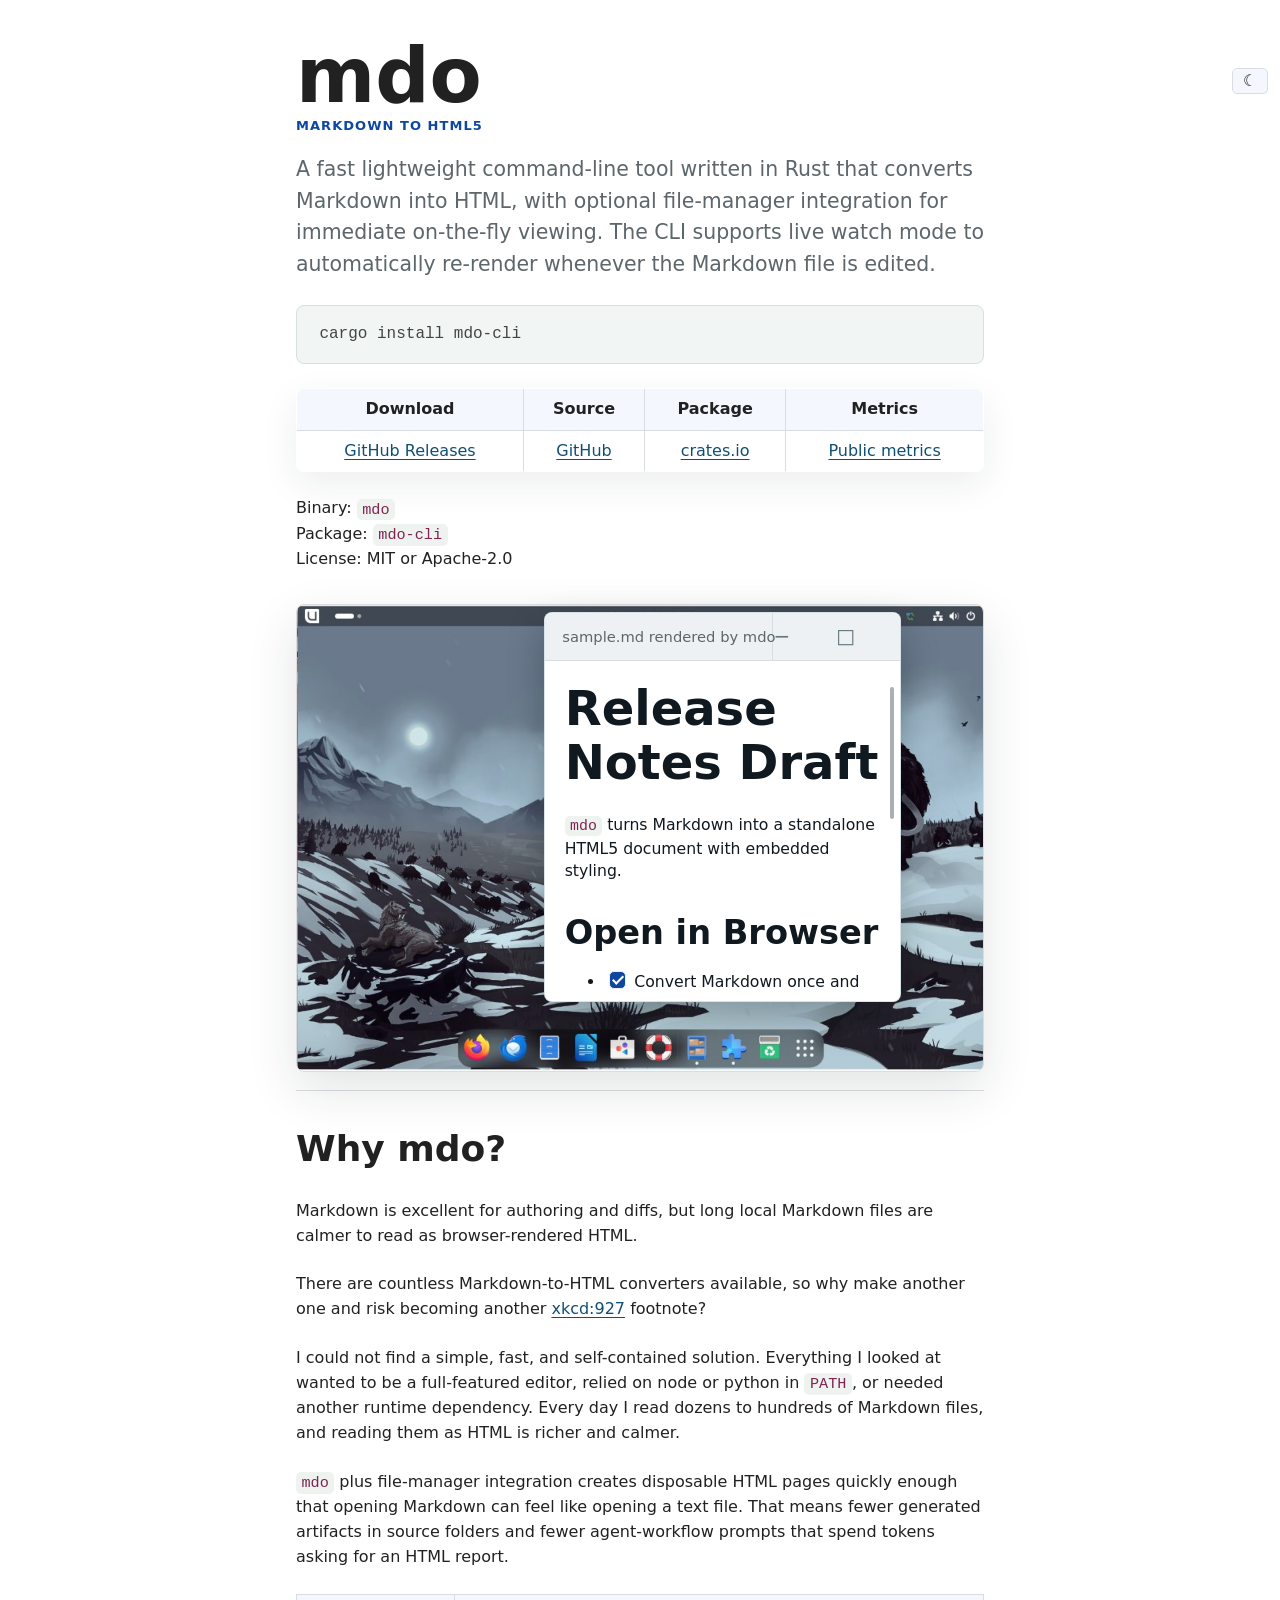
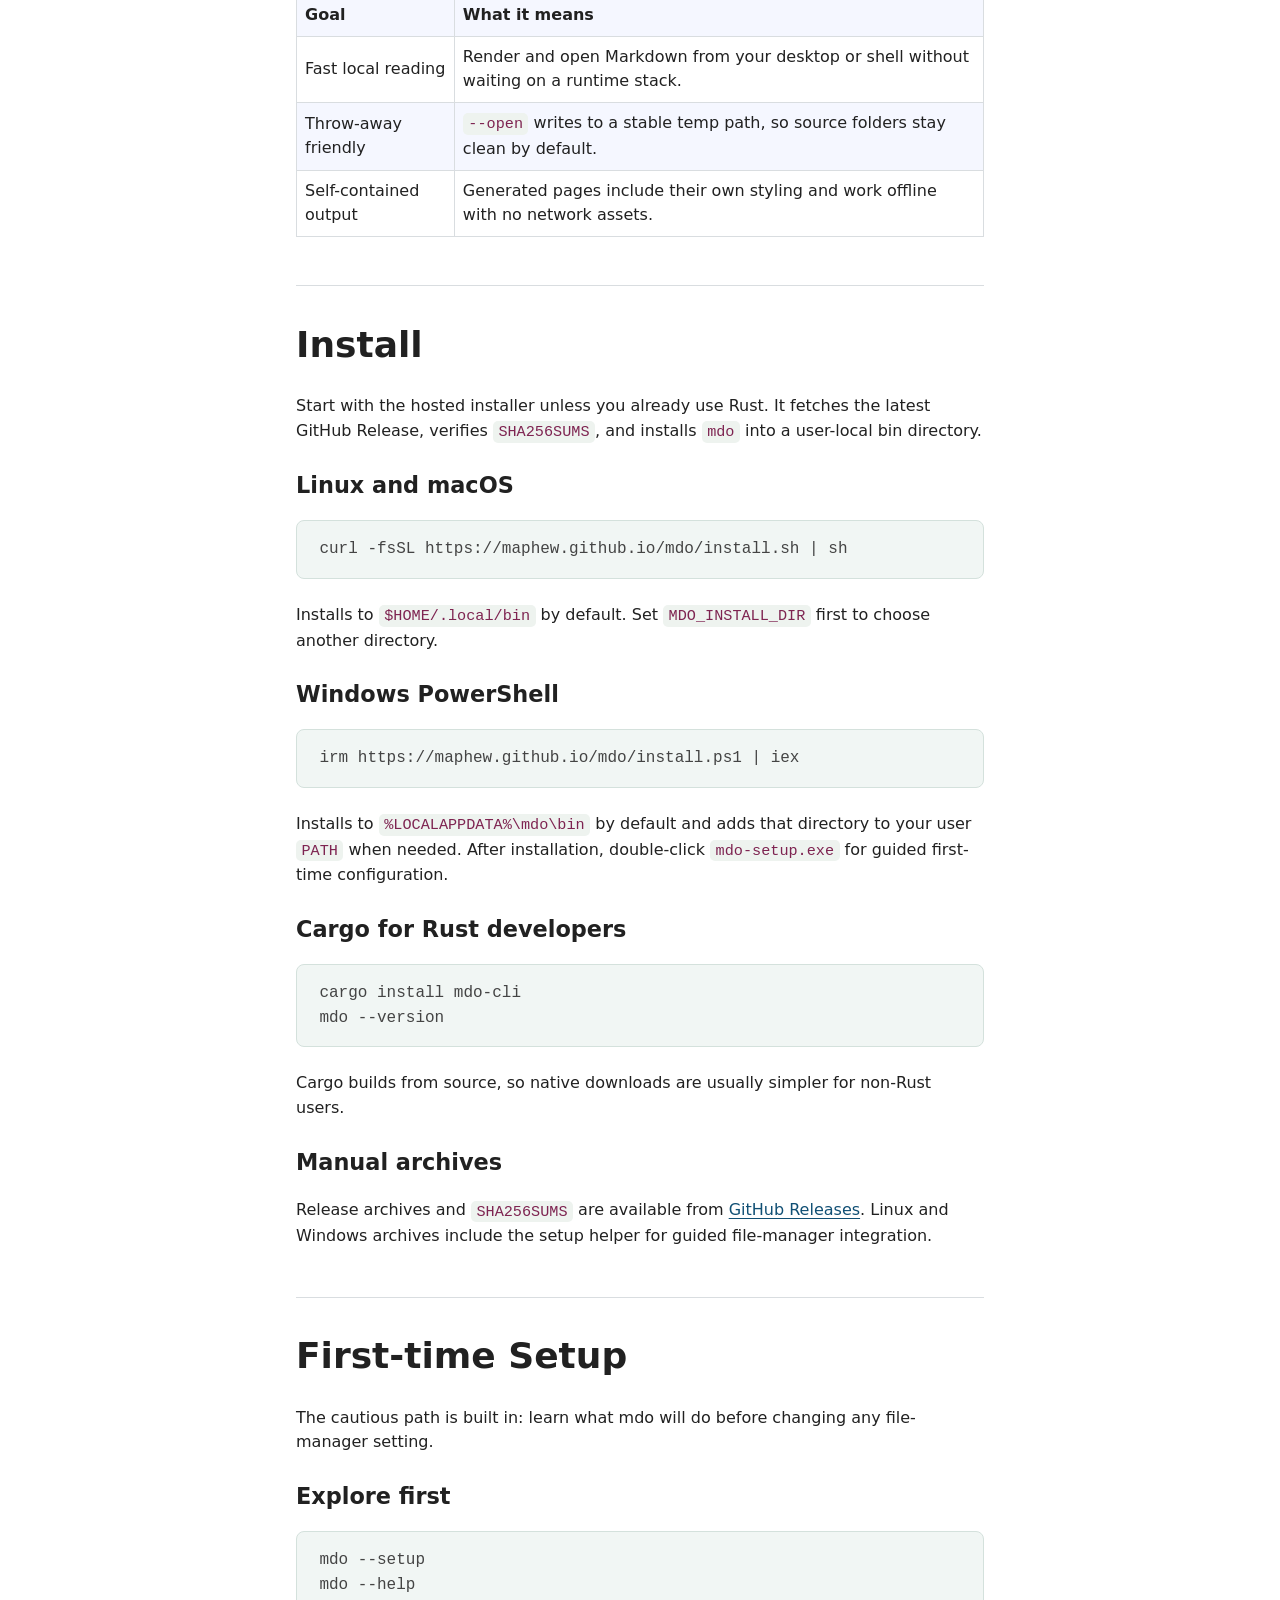
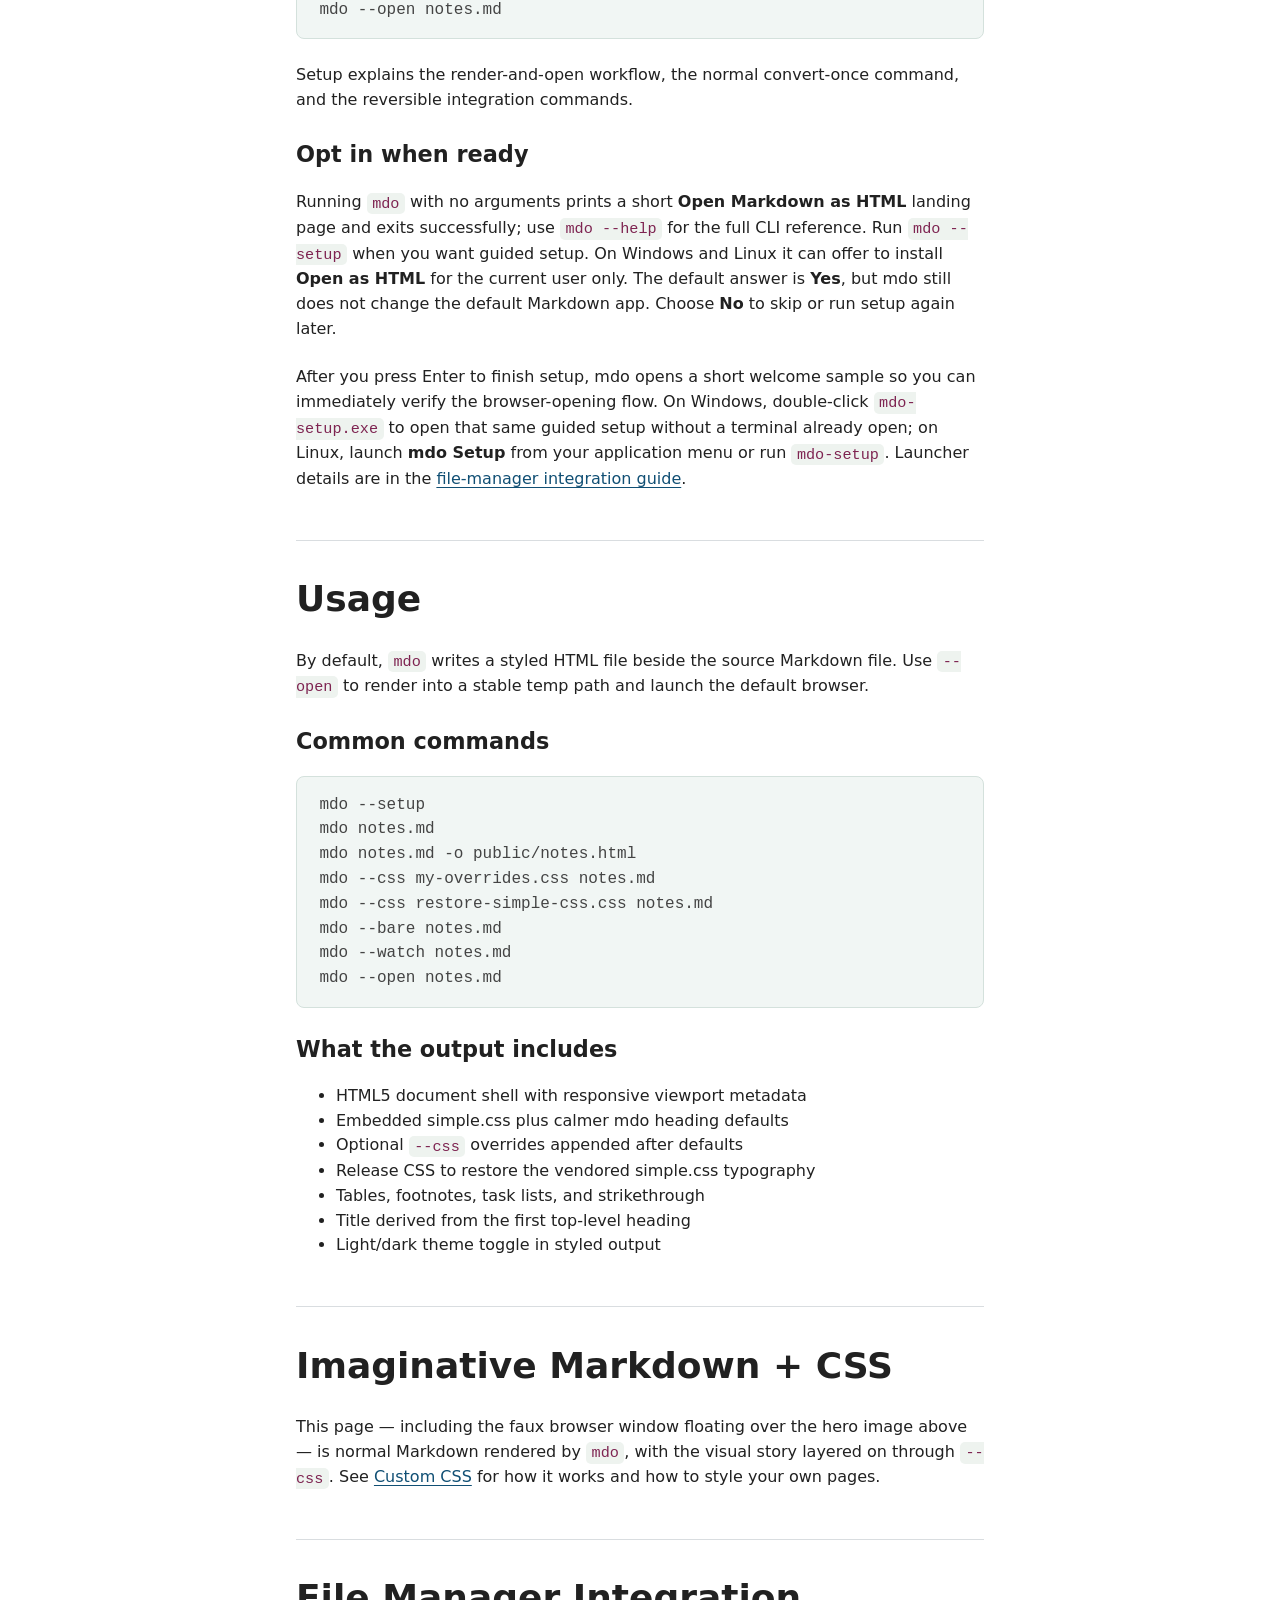
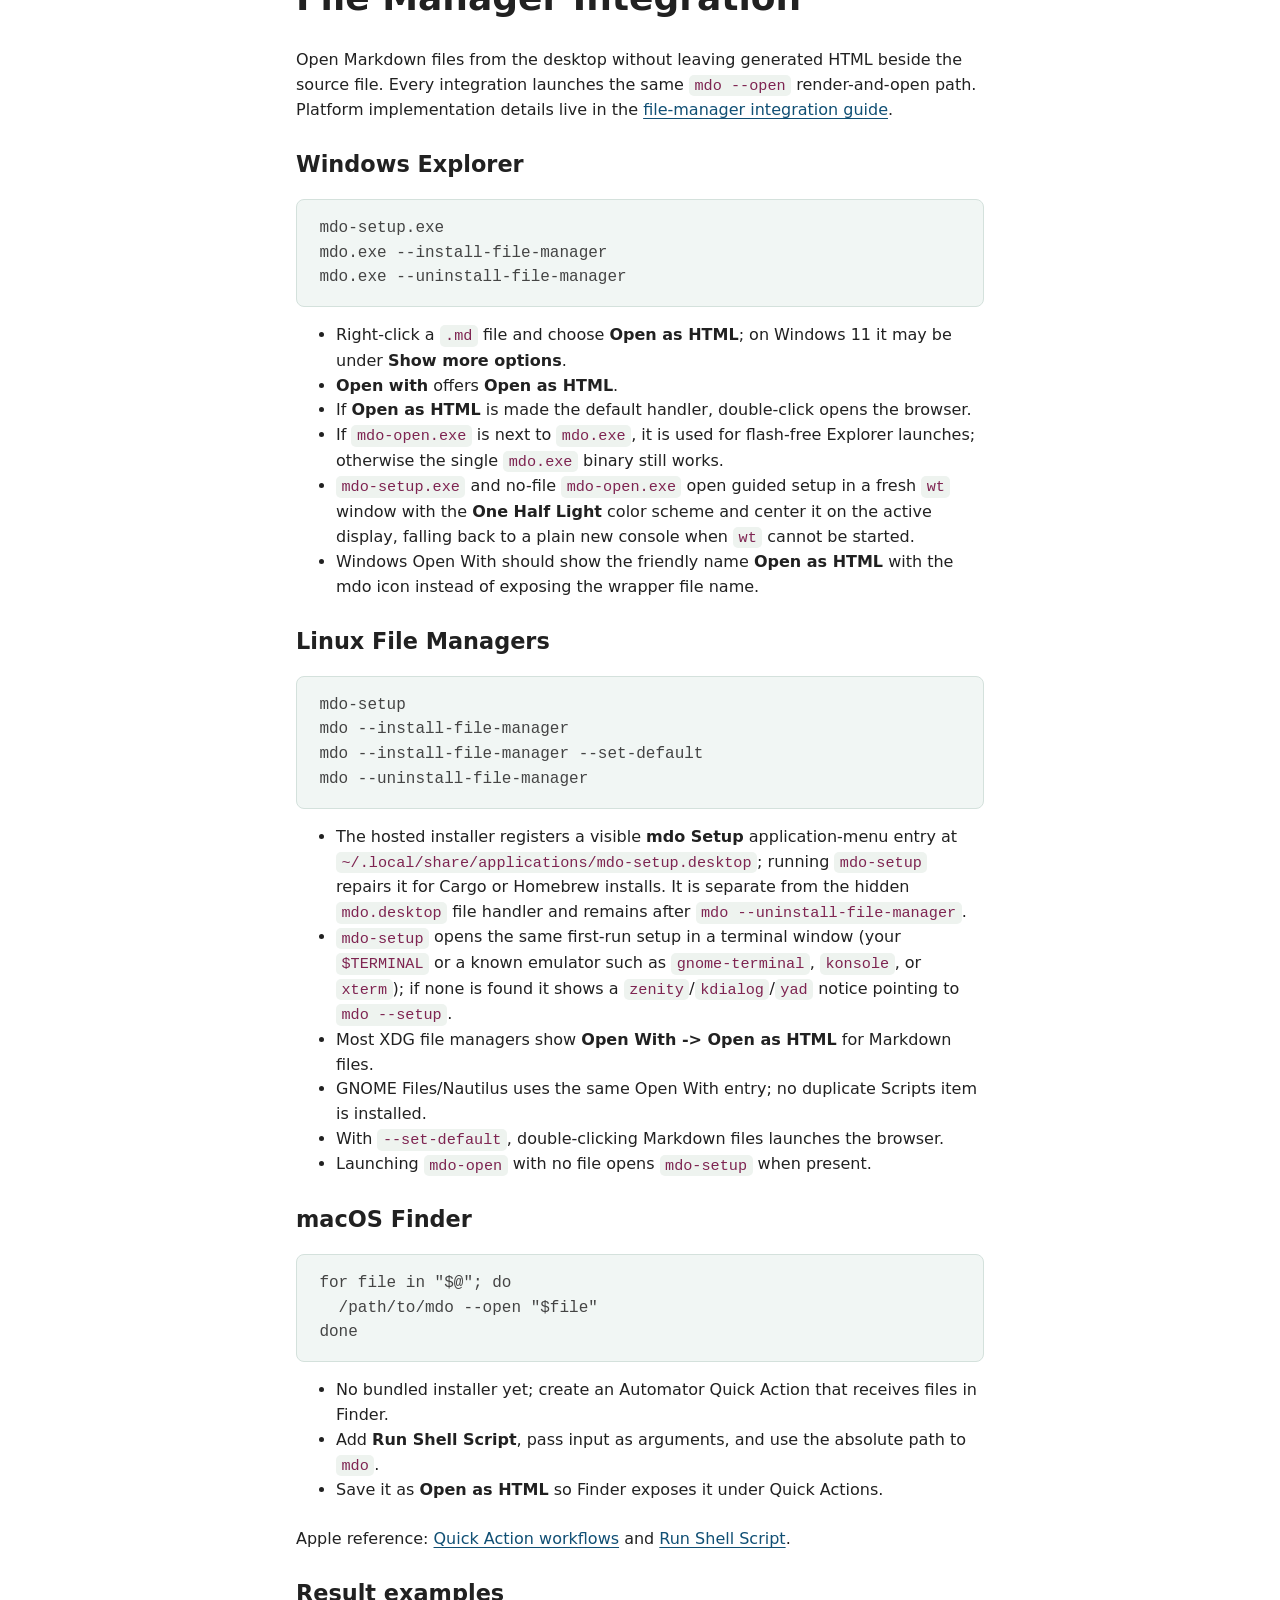
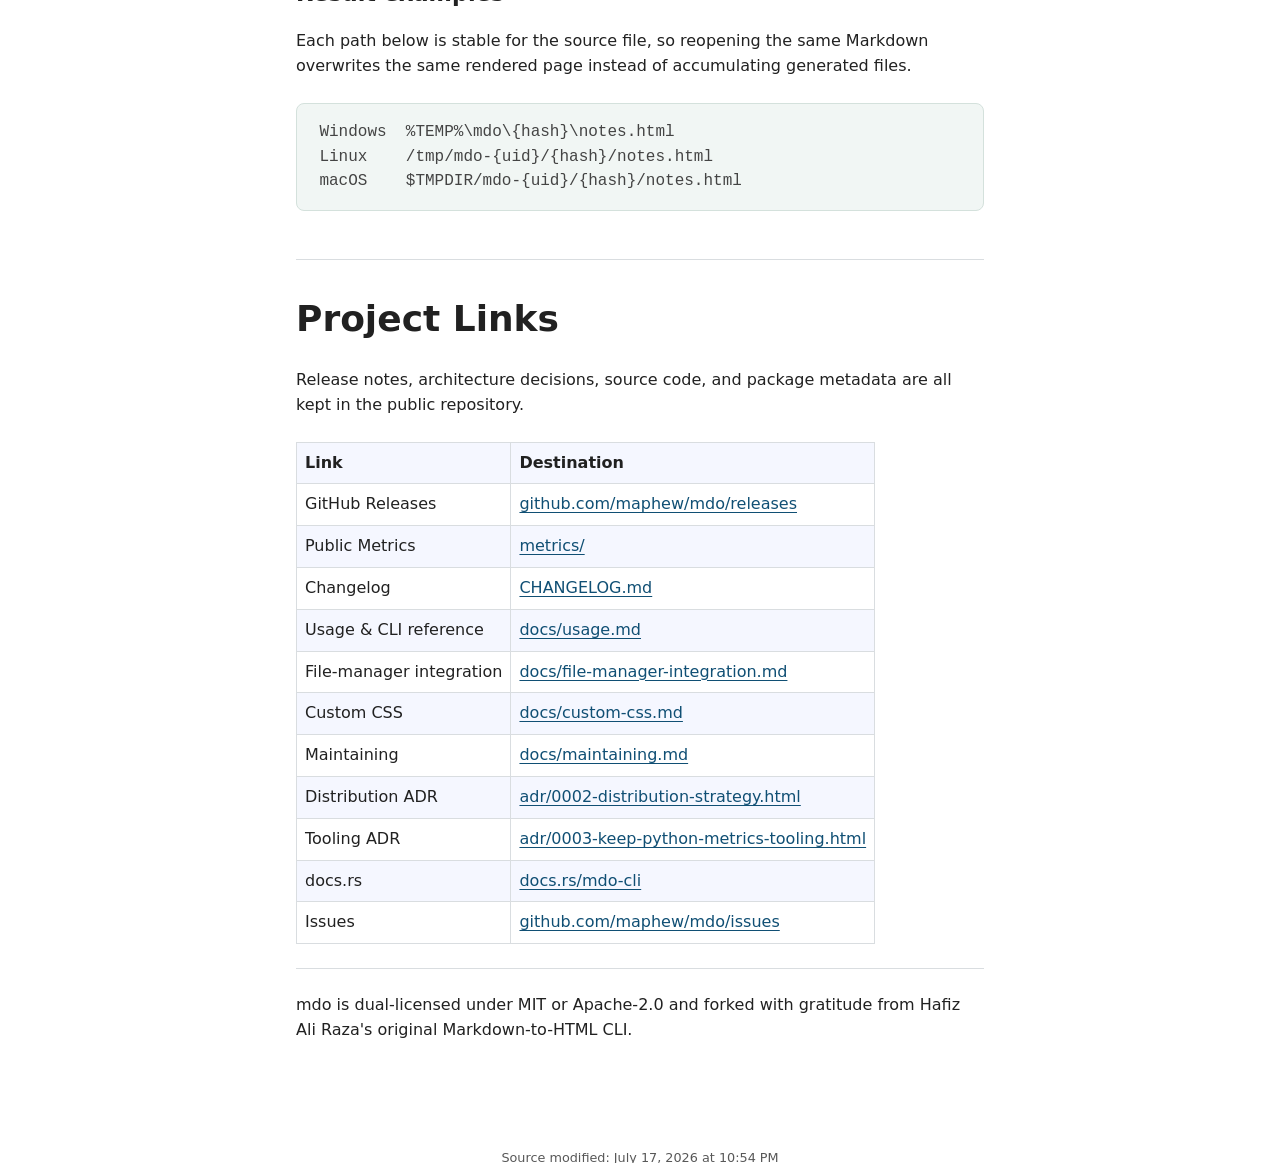
==== docs/index.html @ 7f077fa5 "Regenerate checked-in HTML with fixed theme-toggle script The pages now embed the in-memory manual-c" ====
<!DOCTYPE html>
<html lang="en">
<head>
<meta charset="utf-8">
<meta name="viewport" content="width=device-width, initial-scale=1">
<meta name="generator" content="mdo 0.6.0">
<title>mdo</title>
<style>
:root{--sans-font:-apple-system,BlinkMacSystemFont,"Avenir Next",Avenir,"Nimbus Sans L",Roboto,"Noto Sans","Segoe UI",Arial,Helvetica,"Helvetica Neue",sans-serif;--mono-font:Consolas,Menlo,Monaco,"Andale Mono","Ubuntu Mono",monospace;--standard-border-radius:5px;--border-width:1px;--bg:#fff;--accent-bg:#f5f7ff;--text:#212121;--text-light:#585858;--border:#898ea4;--accent:#0d47a1;--accent-hover:#1266e2;--accent-text:var(--bg);--code:#d81b60;--preformatted:#444;--marked:#fd3;--disabled:#efefef}@media (prefers-color-scheme:dark){:root{color-scheme:dark;--bg:#212121;--accent-bg:#2b2b2b;--text:#dcdcdc;--text-light:#ababab;--accent:#ffb300;--accent-hover:#ffe099;--accent-text:var(--bg);--code:#f06292;--preformatted:#ccc;--disabled:#111}img,video{opacity:.8}}*,:before,:after{box-sizing:border-box}textarea,select,input,progress{-webkit-appearance:none;-moz-appearance:none;appearance:none}html{font-family:var(--sans-font);scroll-behavior:smooth}body{color:var(--text);background-color:var(--bg);grid-template-columns:1fr min(45rem,90%) 1fr;margin:0;font-size:1.15rem;line-height:1.5;display:grid}body>*{grid-column:2}body>header{background-color:var(--accent-bg);border-bottom:var(--border-width)solid var(--border);text-align:center;grid-column:1/-1;padding:0 .5rem 2rem}body>header>:only-child{margin-block-start:2rem}body>header h1{max-width:1200px;margin:1rem auto}body>header p{max-width:40rem;margin:1rem auto}main{padding-top:1.5rem}body>footer{color:var(--text-light);text-align:center;border-top:var(--border-width)solid var(--border);margin-top:4rem;padding:2rem 1rem 1.5rem;font-size:.9rem}h1{font-size:3rem}h2{margin-top:3rem;font-size:2.6rem}h3{margin-top:3rem;font-size:2rem}h4{font-size:1.44rem}h5{font-size:1.15rem}h6{font-size:.96rem}p{margin:1.5rem 0}p,h1,h2,h3,h4,h5,h6{overflow-wrap:break-word}h1,h2,h3{line-height:1.1}@media only screen and (width<=720px){h1{font-size:2.5rem}h2{font-size:2.1rem}h3{font-size:1.75rem}h4{font-size:1.25rem}}a,a:visited{color:var(--accent)}a:hover{text-decoration:none}button,.button,a.button,input[type=submit],input[type=reset],input[type=button]{border:var(--border-width)solid var(--accent);background-color:var(--accent);color:var(--accent-text);padding:.5rem .9rem;line-height:normal;text-decoration:none}.button[aria-disabled=true],input:disabled,textarea:disabled,select:disabled,button[disabled]{cursor:not-allowed;background-color:var(--disabled);border-color:var(--disabled);color:var(--text-light)}input[type=range]{padding:0}abbr[title]{cursor:help;text-decoration-line:underline;text-decoration-style:dotted}button:enabled:hover,.button:not([aria-disabled=true]):hover,input[type=submit]:enabled:hover,input[type=reset]:enabled:hover,input[type=button]:enabled:hover{background-color:var(--accent-hover);border-color:var(--accent-hover);cursor:pointer}.button:focus-visible,button:focus-visible:where(:enabled),input:enabled:focus-visible:where([type=submit],[type=reset],[type=button]){outline:2px solid var(--accent);outline-offset:1px}header nav{padding:1rem 0 0;font-size:1rem;line-height:2}header nav ul,header nav ol{flex-flow:wrap;place-content:space-around center;align-items:center;margin:0;padding:0;list-style-type:none;display:flex}header nav ul li,header nav ol li{display:inline-block}header nav a,header nav a:visited{border:var(--border-width)solid var(--border);border-radius:var(--standard-border-radius);color:var(--text);margin:0 .5rem 1rem;padding:.1rem 1rem;text-decoration:none;display:inline-block}header nav a:hover,header nav a.current,header nav a[aria-current=page],header nav a[aria-current=true]{border-color:var(--accent);color:var(--accent);cursor:pointer}@media only screen and (width<=720px){header nav a{border:none;padding:0;line-height:1;text-decoration:underline}}aside,details,pre,progress{background-color:var(--accent-bg);border:var(--border-width)solid var(--border);border-radius:var(--standard-border-radius);margin-bottom:1rem}aside{float:right;width:30%;margin-inline-start:15px;padding:0 15px;font-size:1rem}[dir=rtl] aside{float:left}@media only screen and (width<=720px){aside{float:none;width:100%;margin-inline-start:0}}article,fieldset,dialog{border:var(--border-width)solid var(--border);border-radius:var(--standard-border-radius);margin-bottom:1rem;padding:1rem}article h2:first-child,section h2:first-child,article h3:first-child,section h3:first-child{margin-top:1rem}section{border-top:var(--border-width)solid var(--border);border-bottom:var(--border-width)solid var(--border);margin:3rem 0;padding:2rem 1rem}section+section,section:first-child{border-top:0;padding-top:0}section+section{margin-top:0}section:last-child{border-bottom:0;padding-bottom:0}details{padding:.7rem 1rem}summary{cursor:pointer;word-break:break-all;margin:-.7rem -1rem;padding:.7rem 1rem;font-weight:700}details[open]>summary+*{margin-top:0}details[open]>summary{margin-bottom:.5rem}details[open]>:last-child{margin-bottom:0}table{border-collapse:collapse;margin:1.5rem 0}figure>table{width:max-content;margin:0}td,th{border:var(--border-width)solid var(--border);text-align:start;padding:.5rem}th{background-color:var(--accent-bg);font-weight:700}tr:nth-child(2n){background-color:var(--accent-bg)}table caption{margin-bottom:.5rem;font-weight:700}textarea,select,input,button,.button{font-size:inherit;border-radius:var(--standard-border-radius);box-shadow:none;max-width:100%;margin-bottom:.5rem;padding:.5em;font-family:inherit;display:inline-block}textarea,select,input{color:var(--text);background-color:var(--bg);border:var(--border-width)solid var(--border)}label{display:block}textarea:not([cols]){width:100%}select:not([multiple]){background-image:linear-gradient(45deg,transparent 49%,var(--text)51%),linear-gradient(135deg,var(--text)51%,transparent 49%);background-position:calc(100% - 15px),calc(100% - 10px);background-repeat:no-repeat;background-size:5px 5px,5px 5px;padding-inline-end:25px}[dir=rtl] select:not([multiple]){background-position:10px,15px}input[type=checkbox],input[type=radio]{vertical-align:middle;width:min-content;position:relative}input[type=checkbox]+label,input[type=radio]+label{display:inline-block}input[type=radio]{border-radius:100%}input[type=checkbox]:checked,input[type=radio]:checked{background-color:var(--accent)}input[type=checkbox]:checked:after{content:" ";border-right:solid var(--bg).08em;border-bottom:solid var(--bg).08em;background-color:#0000;border-radius:0;width:.2em;height:.4em;font-size:1.8em;position:absolute;top:.04em;left:.18em;transform:rotate(45deg)}input[type=radio]:checked:after{content:" ";background-color:var(--bg);border-radius:100%;width:.3em;height:.3em;font-size:1.8em;position:absolute;top:.125em;left:.125em}@media only screen and (width<=720px){textarea,select,input{width:100%}}input[type=color]{height:2.5rem;padding:.2rem}input[type=file]{border:0}hr{height:var(--border-width);background:var(--border);border:none;margin:1rem auto}mark{border-radius:var(--standard-border-radius);background-color:var(--marked);color:#000;padding:2px 5px}mark a{color:#0d47a1}img,video{border-radius:var(--standard-border-radius);max-width:100%;height:auto}figure{margin:0;display:block;overflow-x:auto}figure>img,figure>picture>img{margin-inline:auto;display:block}figcaption{text-align:center;color:var(--text-light);margin-block:1rem;font-size:.9rem;position:sticky;left:0}blockquote{border-inline-start:.35rem solid var(--accent);color:var(--text-light);margin-block:2rem;margin-inline:2rem 0;padding:.4rem .8rem;font-style:italic}cite{color:var(--text-light);font-size:.9rem;font-style:normal}dt{color:var(--text-light)}code,pre,pre span,kbd,samp{font-family:var(--mono-font);color:var(--code)}kbd{color:var(--preformatted);border:var(--border-width)solid var(--preformatted);border-bottom:3px solid var(--preformatted);border-radius:var(--standard-border-radius);padding:.1rem .4rem}pre{max-width:100%;color:var(--preformatted);padding:1rem 1.4rem;overflow:auto}pre code{color:var(--preformatted);background:0 0;margin:0;padding:0}progress{width:100%}progress:indeterminate{background-color:var(--accent-bg)}progress::-webkit-progress-bar{border-radius:var(--standard-border-radius);background-color:var(--accent-bg)}progress::-webkit-progress-value{border-radius:var(--standard-border-radius);background-color:var(--accent)}progress::-moz-progress-bar{border-radius:var(--standard-border-radius);background-color:var(--accent);transition-property:width;transition-duration:.3s}progress:indeterminate::-moz-progress-bar{background-color:var(--accent-bg)}dialog{background-color:var(--bg);max-width:40rem;margin:auto}dialog::backdrop{background-color:var(--bg);opacity:.8}@media only screen and (width<=720px){dialog{max-width:calc(100vw - 2rem)}}sup,sub{vertical-align:baseline;position:relative}sup{top:-.4em}sub{top:.3em}.notice{background:var(--accent-bg);border:var(--border-width)solid var(--border);border-radius:var(--standard-border-radius);margin:2rem 0;padding:1.5rem}@media print{@page{margin:1cm}body{display:block}body>header{background-color:unset}body>header nav,body>footer{display:none}article{border:none;padding:0}a[href^=http]:after{content:" <" attr(href)">"}abbr[title]:after{content:" (" attr(title)")"}a{text-decoration:none}p{widows:3;orphans:3}hr{border-top:var(--border-width)solid var(--border)}mark{border:var(--border-width)solid var(--border)}pre,table,figure,img,svg{break-inside:avoid}pre code{white-space:pre-wrap}}
.mdo-source-meta{margin-top:3rem;border:0;padding:1rem 0 1.5rem;font-size:.8rem;line-height:1.4;color:var(--text-light);text-align:center}
</style>
<style id="mdo-theme-toggle">
:root[data-theme="light"]{color-scheme:light;--bg:#fff;--accent-bg:#f5f7ff;--text:#212121;--text-light:#585858;--accent:#0d47a1;--accent-hover:#1266e2;--accent-text:var(--bg);--code:#d81b60;--preformatted:#444;--disabled:#efefef}
:root[data-theme="dark"]{color-scheme:dark;--bg:#212121;--accent-bg:#2b2b2b;--text:#dcdcdc;--text-light:#ababab;--accent:#ffb300;--accent-hover:#ffe099;--accent-text:var(--bg);--code:#f06292;--preformatted:#ccc;--disabled:#111}
:root[data-theme="dark"] img,:root[data-theme="dark"] video{opacity:.8}
#theme-toggle{position:fixed;top:.75rem;right:.75rem;z-index:1000;padding:.25rem .6rem;font-size:1rem;line-height:1;cursor:pointer;border-radius:var(--standard-border-radius);border:var(--border-width) solid var(--border);background:var(--accent-bg);color:var(--text)}
@media (max-width:55rem){body{padding-top:2.75rem}}
@media print{#theme-toggle{display:none}}
</style>
<script>
(function(){
  var read=function(){try{return localStorage.getItem('theme')}catch(e){return null}};
  var apply=function(t){document.documentElement.dataset.theme=t;};
  var mq=matchMedia('(prefers-color-scheme: dark)');
  var saved=read();
  var manual=saved!==null;
  apply(saved||(mq.matches?'dark':'light'));
  document.addEventListener('DOMContentLoaded',function(){
    var b=document.createElement('button');
    b.id='theme-toggle';b.type='button';
    var sync=function(){
      var dark=document.documentElement.dataset.theme==='dark';
      b.textContent=dark?'\u2600':'\u263E';
      var label=dark?'Switch to light theme':'Switch to dark theme';
      b.title=label;
      b.setAttribute('aria-label',label);
    };
    b.onclick=function(){
      var next=document.documentElement.dataset.theme==='dark'?'light':'dark';
      apply(next);
      manual=true;
      try{localStorage.setItem('theme',next)}catch(e){}
      sync();
    };
    if(mq.addEventListener){
      mq.addEventListener('change',function(e){
        if(!manual){apply(e.matches?'dark':'light');sync();}
      });
    }
    document.body.appendChild(b);
    sync();
  });
})();
</script>
<style id="mdo-default-typography">
/* mdo's default typography layer.
   This is embedded after the vendored simple.css base and before any --css file. */

body {
  font-size: 1rem;
}

h1 {
  font-size: 2.4rem;
}

h2 {
  font-size: 2rem;
}

h3 {
  font-size: 1.4rem;
}

</style>
<style id="mdo-css-override">
/* Custom CSS from --css */
/* Docs-only override loaded after mdo's embedded simple.css and default typography. */

:root {
  color-scheme: light;
  --bg: #fbfaf7;
  --text: #1e2528;
  --text-light: #5c666b;
  --border: #d9dde0;
  --muted: #5c666b;
  --line: #d9dde0;
  --panel: #ffffff;
  --panel-alt: #eef6f2;
  --accent: #176b5f;
  --accent-strong: #104f74;
  --accent-hover: #208a7a;
  --accent-text: #ffffff;
  --code: #b02060;
  --preformatted: #182d33;
  --code-bg: #f1f6f4;
  --code-text: #182d33;
  --code-border: #d4e1dc;
  --inline-code-bg: #eef3ef;
  --inline-code-text: #7e2451;
  --header-bg: rgba(251, 250, 247, 0.94);
  --toolbar-bg: #edf1f3;
  --window-control: #66757d;
  --disabled: #e5e5e5;
  --warn-bg: #fff5d8;
}

:root[data-theme="dark"] {
  color-scheme: dark;
  --bg: #1e2528;
  --text: #edf7f5;
  --text-light: #a8b4b8;
  --border: #526066;
  --muted: #a8b4b8;
  --line: #3f4a4f;
  --panel: #263136;
  --panel-alt: #1f3b38;
  --accent: #78d8ca;
  --accent-strong: #9ed8ff;
  --accent-hover: #a8ede2;
  --accent-text: #162126;
  --code: #ff8db5;
  --preformatted: #edf7f5;
  --code-bg: #10181c;
  --code-text: #edf7f5;
  --code-border: #3f4a4f;
  --inline-code-bg: #172328;
  --inline-code-text: #ffabc8;
  --header-bg: rgba(30, 37, 40, 0.94);
  --toolbar-bg: #202b30;
  --window-control: #a8b4b8;
  --disabled: #3f4a4f;
  --warn-bg: #4c3f23;
}

* {
  box-sizing: border-box;
}

html {
  scroll-behavior: smooth;
}

body {
  margin: 0;
  background: var(--bg);
  color: var(--text);
  font-family:
    ui-sans-serif,
    system-ui,
    -apple-system,
    BlinkMacSystemFont,
    "Segoe UI",
    sans-serif;
  font-size: 1rem;
  line-height: 1.55;
}

a {
  color: var(--accent-strong);
  text-decoration-thickness: 0.08em;
  text-underline-offset: 0.18em;
}

.docs-home {
  width: 100vw;
  margin-top: -1.5rem;
  margin-left: calc(50% - 50vw);
  background: var(--bg);
  color: var(--text);
}

.docs-home * {
  box-sizing: border-box;
}

#theme-toggle {
  top: 4.25rem;
}

.site-header {
  border-bottom: 1px solid var(--line);
  background: var(--header-bg);
  position: sticky;
  top: 0;
  z-index: 10;
  backdrop-filter: blur(10px);
}

.nav {
  width: min(1120px, calc(100% - 32px));
  min-height: 58px;
  margin: 0 auto;
  display: flex;
  align-items: center;
  justify-content: space-between;
  gap: 20px;
}

.brand {
  display: inline-flex;
  align-items: center;
  gap: 10px;
  color: var(--text);
  font-weight: 700;
  text-decoration: none;
}

.brand-mark {
  display: grid;
  width: 30px;
  height: 30px;
  place-items: center;
  border-radius: 6px;
  background: #1e66e2;
  color: white;
  font-size: 17px;
  line-height: 1;
}

.nav-links {
  display: flex;
  align-items: center;
  gap: 18px;
  flex-wrap: wrap;
  justify-content: flex-end;
  font-size: 14px;
}

.nav-links a {
  color: var(--muted);
  text-decoration: none;
}

.nav-links a:hover {
  color: var(--text);
}

.hero,
.section {
  margin: 0;
  padding: 0;
  border-top: 0;
  border-bottom: 1px solid var(--line);
}

.hero-inner,
.section-inner {
  width: min(1120px, calc(100% - 32px));
  margin: 0 auto;
}

.hero-inner {
  display: grid;
  grid-template-columns: minmax(0, 0.92fr) minmax(360px, 1.08fr);
  gap: 38px;
  align-items: center;
  padding: 54px 0 40px;
}

.eyebrow {
  margin: 0 0 12px;
  color: var(--accent);
  font-size: 13px;
  font-weight: 700;
  letter-spacing: 0.08em;
  text-transform: uppercase;
}

.docs-home h1,
.docs-home h2,
.docs-home h3 {
  margin: 0;
  line-height: 1.15;
  letter-spacing: 0;
}

.docs-home h1 {
  max-width: 11ch;
  font-size: clamp(44px, 8vw, 76px);
}

.docs-home h2 {
  font-size: 28px;
}

.docs-home h3 {
  font-size: 18px;
}

.docs-home p {
  margin: 0;
}

.lede {
  max-width: 620px;
  margin: 18px 0 24px;
  color: var(--muted);
  font-size: 19px;
}

.command-row {
  display: flex;
  align-items: stretch;
  gap: 10px;
  flex-wrap: wrap;
}

.command {
  min-width: min(100%, 330px);
  margin: 0;
  padding: 13px 15px;
  border: 1px solid var(--code-border);
  border-radius: 8px;
  background: var(--code-bg);
  color: var(--code-text);
  overflow-x: auto;
  font-size: 15px;
}

.docs-home .button {
  display: inline-flex;
  min-height: 48px;
  align-items: center;
  justify-content: center;
  border: 1px solid var(--accent);
  border-radius: 8px;
  padding: 0 16px;
  background: var(--accent);
  color: var(--accent-text);
  font-weight: 700;
  text-decoration: none;
}

.docs-home .button.secondary {
  border: 1px solid var(--line);
  background: var(--panel);
  color: var(--text);
}

.meta-links {
  display: flex;
  gap: 14px;
  flex-wrap: wrap;
  margin-top: 20px;
  color: var(--muted);
  font-size: 14px;
}

.preview-shell {
  position: relative;
  min-width: 0;
  height: 520px;
  overflow: hidden;
  border: 1px solid var(--line);
  border-radius: 8px;
  background:
    linear-gradient(rgba(7, 23, 32, 0.08), rgba(7, 23, 32, 0.28)),
    url("assets/mammoth-bluefinhero-1024x695.jpg") center top / auto 126% no-repeat;
  box-shadow: 0 18px 50px rgba(28, 36, 40, 0.12);
  isolation: isolate;
}

.preview-shell::before {
  content: "";
  position: absolute;
  inset: 0;
  z-index: 0;
  background:
    linear-gradient(rgba(6, 13, 18, 0.02), rgba(6, 13, 18, 0.32)),
    radial-gradient(circle at 22% 18%, rgba(255, 255, 255, 0.3), transparent 30%);
  opacity: 0;
  transition: opacity 180ms ease;
}

.preview-shell[data-preview-state="windowed"]::before,
.preview-shell[data-preview-state="minimized"]::before,
.preview-shell[data-preview-state="closed"]::before {
  opacity: 1;
}

.desktop-scene {
  position: absolute;
  inset: 0;
  z-index: 1;
  overflow: hidden;
  opacity: 0;
  pointer-events: none;
  transition: opacity 220ms ease;
}

.preview-shell[data-preview-state="windowed"] .desktop-scene,
.preview-shell[data-preview-state="minimized"] .desktop-scene,
.preview-shell[data-preview-state="closed"] .desktop-scene {
  opacity: 1;
}

.desktop-topbar {
  position: absolute;
  inset: 0 0 auto;
  z-index: 2;
  display: grid;
  height: 24px;
  place-items: center;
  background: #171f25;
  color: rgba(241, 245, 246, 0.92);
  font-size: 11px;
  font-weight: 700;
  line-height: 1;
  text-shadow: 0 1px 2px rgba(0, 0, 0, 0.44);
}

.snowfall,
.bird-flight,
.perched-birds,
.herd-trail,
.mammoth-motion {
  position: absolute;
  inset: 0;
}

.snowfall span {
  position: absolute;
  top: -22px;
  width: 2px;
  height: 14px;
  border-radius: 999px;
  background: rgba(231, 240, 242, 0.48);
  filter: blur(0.4px);
  animation: preview-snow 9s linear infinite;
  transform: rotate(-22deg);
}

.snowfall span:nth-child(1) { left: 8%; animation-delay: -1.4s; animation-duration: 8.5s; }
.snowfall span:nth-child(2) { left: 16%; animation-delay: -5.8s; animation-duration: 11s; }
.snowfall span:nth-child(3) { left: 23%; animation-delay: -3.1s; animation-duration: 9.4s; }
.snowfall span:nth-child(4) { left: 31%; animation-delay: -7.2s; animation-duration: 12.5s; }
.snowfall span:nth-child(5) { left: 39%; animation-delay: -2.6s; animation-duration: 10.2s; }
.snowfall span:nth-child(6) { left: 47%; animation-delay: -8.1s; animation-duration: 13s; }
.snowfall span:nth-child(7) { left: 55%; animation-delay: -4.9s; animation-duration: 9.8s; }
.snowfall span:nth-child(8) { left: 63%; animation-delay: -0.7s; animation-duration: 10.8s; }
.snowfall span:nth-child(9) { left: 71%; animation-delay: -6.4s; animation-duration: 12s; }
.snowfall span:nth-child(10) { left: 79%; animation-delay: -2.2s; animation-duration: 9.2s; }
.snowfall span:nth-child(11) { left: 87%; animation-delay: -7.7s; animation-duration: 11.4s; }
.snowfall span:nth-child(12) { left: 94%; animation-delay: -3.9s; animation-duration: 10.6s; }
.snowfall span:nth-child(13) { left: 4%; animation-delay: -6s; animation-duration: 13.6s; }
.snowfall span:nth-child(14) { left: 35%; animation-delay: -9.2s; animation-duration: 12.8s; }
.snowfall span:nth-child(15) { left: 68%; animation-delay: -4.4s; animation-duration: 14s; }
.snowfall span:nth-child(16) { left: 98%; animation-delay: -10.3s; animation-duration: 13.2s; }

.bird-flight span {
  position: absolute;
  top: 35%;
  left: 62%;
  width: 13px;
  height: 8px;
  opacity: 0.34;
  animation: preview-bird 16s ease-in-out infinite;
}

.bird-flight span::before,
.bird-flight span::after {
  content: "";
  position: absolute;
  top: 4px;
  width: 8px;
  border-top: 2px solid rgba(8, 17, 21, 0.62);
}

.bird-flight span::before {
  left: 0;
  transform: rotate(24deg);
  transform-origin: right center;
}

.bird-flight span::after {
  right: 0;
  transform: rotate(-24deg);
  transform-origin: left center;
}

.bird-flight span:nth-child(2) {
  top: 42%;
  left: 65%;
  transform: scale(0.72);
  animation-delay: -6s;
  animation-duration: 18s;
}

.bird-flight span:nth-child(3) {
  top: 36%;
  left: 78%;
  transform: scale(0.7);
  animation-delay: -11s;
  animation-duration: 20s;
}

.bird-flight span:nth-child(4) {
  top: 34%;
  left: 86%;
  transform: scale(0.78);
  animation-delay: -8s;
  animation-duration: 17s;
}

.bird-flight span:nth-child(5) {
  top: 38%;
  left: 74%;
  transform: scale(0.58);
  animation-delay: -13s;
  animation-duration: 21s;
}

.perched-birds span {
  position: absolute;
  top: 39%;
  left: 79%;
  width: 9px;
  height: 6px;
  opacity: 0.2;
  animation: preview-perched 7s ease-in-out infinite;
}

.perched-birds span::before,
.perched-birds span::after {
  content: "";
  position: absolute;
  top: 3px;
  width: 6px;
  border-top: 1px solid rgba(9, 17, 21, 0.72);
}

.perched-birds span::before {
  left: 0;
  transform: rotate(26deg);
  transform-origin: right center;
}

.perched-birds span::after {
  right: 0;
  transform: rotate(-26deg);
  transform-origin: left center;
}

.perched-birds span:nth-child(2) {
  top: 40%;
  left: 83%;
  animation-delay: -2.4s;
}

.perched-birds span:nth-child(3) {
  top: 43%;
  left: 89%;
  transform: scale(0.78);
  animation-delay: -4.8s;
}

.herd-trail {
  top: auto;
  right: auto;
  bottom: 17%;
  left: -2%;
  width: 44%;
  height: 21%;
  opacity: 0.22;
  mix-blend-mode: multiply;
  transform: rotate(-6deg);
  animation: preview-herd 28s ease-in-out infinite alternate;
}

.herd-trail::before {
  content: "";
  position: absolute;
  inset: 18% 0 0;
  background:
    radial-gradient(ellipse at 12% 62%, rgba(8, 16, 19, 0.28) 0 4px, transparent 5px),
    radial-gradient(ellipse at 23% 54%, rgba(8, 16, 19, 0.24) 0 3px, transparent 4px),
    radial-gradient(ellipse at 34% 68%, rgba(8, 16, 19, 0.26) 0 4px, transparent 5px),
    radial-gradient(ellipse at 48% 50%, rgba(8, 16, 19, 0.2) 0 3px, transparent 4px),
    radial-gradient(ellipse at 62% 64%, rgba(8, 16, 19, 0.24) 0 4px, transparent 5px);
  filter: blur(0.8px);
}

.mammoth-motion {
  top: 29%;
  right: 7%;
  bottom: auto;
  left: auto;
  width: 36%;
  height: 44%;
}

.mammoth-trunk {
  position: absolute;
  left: 4%;
  top: 42%;
  width: 30%;
  height: 34%;
  border-left: 5px solid rgba(22, 24, 27, 0.28);
  border-bottom: 4px solid rgba(22, 24, 27, 0.24);
  border-radius: 0 0 0 72%;
  filter: blur(0.2px);
  transform: rotate(20deg) scaleY(0.72);
  transform-origin: 90% 8%;
  animation: preview-trunk 12s ease-in-out infinite;
}

.mammoth-foot {
  position: absolute;
  left: 48%;
  top: 72%;
  width: 13%;
  height: 24%;
  border-radius: 45% 45% 36% 36%;
  background: rgba(19, 21, 23, 0.34);
  filter: blur(0.2px);
  transform-origin: 50% 8%;
  animation: preview-foot 9s ease-in-out infinite;
}

.preview-window {
  position: absolute;
  inset: 0;
  z-index: 3;
  display: flex;
  min-width: 0;
  min-height: 0;
  flex-direction: column;
  overflow: hidden;
  border-radius: 7px;
  background: var(--panel);
  transform-origin: 50% 100%;
  transition:
    inset 180ms ease,
    opacity 170ms ease,
    transform 190ms ease,
    box-shadow 180ms ease;
}

.preview-shell[data-preview-state="windowed"] .preview-window {
  inset: 42px 42% 82px 26px;
  border: 1px solid rgba(213, 225, 232, 0.78);
  box-shadow: 0 16px 36px rgba(7, 18, 24, 0.3);
}

.preview-shell[data-preview-state="minimized"] .preview-window {
  inset: 20px 18px 74px;
  opacity: 0;
  pointer-events: none;
  transform: translateY(70px) scale(0.16);
}

.preview-shell[data-preview-state="closed"] .preview-window {
  inset: 20px 18px 74px;
  opacity: 0;
  pointer-events: none;
  transform: scale(0.96);
}

.preview-toolbar {
  display: flex;
  flex: 0 0 38px;
  align-items: center;
  height: 38px;
  padding: 0 0 0 14px;
  border-bottom: 1px solid var(--line);
  background: var(--toolbar-bg);
  color: var(--muted);
  font-size: 13px;
}

.preview-title {
  min-width: 0;
  overflow: hidden;
  white-space: nowrap;
  text-overflow: ellipsis;
}

.preview-window-actions {
  display: flex;
  align-self: stretch;
  margin-left: auto;
}

.window-control {
  position: relative;
  width: 42px;
  min-width: 42px;
  height: 38px;
  margin: 0;
  padding: 0;
  border-left: 1px solid rgba(139, 154, 162, 0.22);
  border-top: 0;
  border-right: 0;
  border-bottom: 0;
  border-radius: 0;
  background: transparent;
  color: inherit;
  font: inherit;
  cursor: pointer;
}

.window-control:hover,
.window-control:focus-visible {
  background: rgba(104, 119, 127, 0.1);
}

.window-control.close:hover,
.window-control.close:focus-visible {
  background: rgba(209, 69, 59, 0.14);
}

.window-control:focus-visible {
  outline: 2px solid rgba(23, 107, 95, 0.6);
  outline-offset: -2px;
}

.window-control::before,
.window-control::after {
  content: "";
  position: absolute;
  left: 50%;
  top: 50%;
  transform: translate(-50%, -50%);
}

.window-control.minimize::before {
  width: 12px;
  border-top: 2px solid var(--window-control);
}

.window-control.maximize::before {
  width: 11px;
  height: 9px;
  border: 2px solid var(--window-control);
}

.window-control.close::before,
.window-control.close::after {
  width: 13px;
  border-top: 2px solid var(--window-control);
}

.window-control.close::before {
  transform: translate(-50%, -50%) rotate(45deg);
}

.window-control.close::after {
  transform: translate(-50%, -50%) rotate(-45deg);
}

.preview-frame {
  display: block;
  flex: 1 1 auto;
  min-height: 0;
  width: 100%;
  border: 0;
  background: white;
}

.preview-dock {
  position: absolute;
  left: 50%;
  bottom: 14px;
  z-index: 4;
  display: flex;
  align-items: center;
  justify-content: center;
  padding: 7px;
  border: 1px solid rgba(227, 236, 240, 0.42);
  border-radius: 16px;
  background: rgba(13, 24, 31, 0.6);
  box-shadow: 0 14px 28px rgba(5, 12, 16, 0.34);
  opacity: 0;
  pointer-events: none;
  transform: translate(-50%, 18px);
  transition:
    opacity 170ms ease,
    transform 190ms ease;
  backdrop-filter: blur(12px);
}

.preview-shell[data-preview-state="windowed"] .preview-dock,
.preview-shell[data-preview-state="minimized"] .preview-dock,
.preview-shell[data-preview-state="closed"] .preview-dock {
  opacity: 1;
  pointer-events: auto;
  transform: translate(-50%, 0);
}

.dock-launcher {
  display: grid;
  width: 48px;
  height: 48px;
  margin: 0;
  padding: 0;
  place-items: center;
  border: 1px solid rgba(255, 255, 255, 0.24);
  border-radius: 12px;
  background: rgba(255, 255, 255, 0.14);
  cursor: pointer;
}

.dock-launcher:hover,
.dock-launcher:focus-visible {
  background: rgba(255, 255, 255, 0.24);
}

.dock-launcher:focus-visible {
  outline: 2px solid white;
  outline-offset: 2px;
}

.firefox-mark {
  position: relative;
  display: block;
  width: 34px;
  height: 34px;
  overflow: hidden;
  border-radius: 50%;
  background:
    radial-gradient(circle at 58% 58%, #57c8ff 0 24%, #1c69d4 25% 42%, transparent 43%),
    conic-gradient(from 220deg at 50% 52%, #7f46ff, #ff4b42, #ff9f2f, #ffd24a, #ff6f2a, #7f46ff);
  box-shadow: inset 0 -2px 5px rgba(21, 20, 42, 0.24);
}

.firefox-mark::before {
  content: "";
  position: absolute;
  width: 25px;
  height: 21px;
  right: -1px;
  top: 2px;
  border-radius: 60% 45% 55% 45%;
  background: linear-gradient(135deg, #ffcf4c 0%, #ff8d22 45%, #e64a35 100%);
  transform: rotate(-24deg);
}

.firefox-mark::after {
  content: "";
  position: absolute;
  width: 16px;
  height: 16px;
  left: 9px;
  top: 10px;
  border-radius: 50%;
  background: radial-gradient(circle at 42% 38%, #9adfff 0 42%, #226dd7 43% 100%);
}

@keyframes preview-snow {
  0% {
    transform: translate3d(-18px, -10px, 0) rotate(-22deg);
  }
  100% {
    transform: translate3d(56px, 560px, 0) rotate(-22deg);
  }
}

@keyframes preview-bird {
  0%, 100% {
    transform: translate3d(0, 0, 0) scale(0.86);
  }
  45% {
    transform: translate3d(-46px, -14px, 0) scale(0.86);
  }
  70% {
    transform: translate3d(-82px, -4px, 0) scale(0.86);
  }
}

@keyframes preview-herd {
  0% {
    transform: translateX(0) rotate(-6deg);
  }
  100% {
    transform: translateX(22px) rotate(-6deg);
  }
}

@keyframes preview-perched {
  0%, 100% {
    transform: translateY(0) scale(1);
  }
  48% {
    transform: translateY(-2px) scale(0.92);
  }
}

@keyframes preview-trunk {
  0%, 100% {
    transform: rotate(20deg) scaleY(0.72);
  }
  45% {
    transform: rotate(9deg) scaleY(0.96);
  }
  68% {
    transform: rotate(13deg) scaleY(0.9);
  }
}

@keyframes preview-foot {
  0%, 100% {
    transform: translateY(-8px) rotate(-3deg);
  }
  28%, 76% {
    transform: translateY(2px) rotate(0deg);
  }
}

@media (prefers-reduced-motion: reduce) {
  .snowfall span,
  .bird-flight span,
  .perched-birds span,
  .herd-trail,
  .mammoth-trunk,
  .mammoth-foot {
    animation-play-state: paused;
  }
}

.section-inner {
  padding: 42px 0;
}

.section-heading {
  display: grid;
  grid-template-columns: minmax(0, 0.65fr) minmax(280px, 1fr);
  gap: 30px;
  align-items: start;
  margin-bottom: 28px;
}

.section-heading h1 {
  max-width: none;
  font-size: 34px;
}

.section-heading p,
.step p,
.note p {
  color: var(--muted);
}

.grid {
  display: grid;
  grid-template-columns: repeat(3, minmax(0, 1fr));
  gap: 16px;
}

.metric-grid {
  display: grid;
  grid-template-columns: repeat(5, minmax(0, 1fr));
  gap: 12px;
  margin-top: 22px;
}

.metric-card {
  min-width: 0;
  border: 1px solid var(--line);
  border-radius: 8px;
  background: var(--panel);
  padding: 16px;
}

.metric-card span,
.metric-card small {
  display: block;
  color: var(--muted);
}

.metric-card strong {
  display: block;
  margin: 6px 0;
  font-size: 28px;
  line-height: 1.1;
}

.platform-grid {
  display: grid;
  grid-template-columns: repeat(3, minmax(0, 1fr));
  gap: 16px;
}

.step,
.note,
.link-panel {
  min-width: 0;
  border: 1px solid var(--line);
  border-radius: 8px;
  background: var(--panel);
  padding: 18px;
}

.docs-home :not(pre) > code {
  border-radius: 5px;
  background: var(--inline-code-bg);
  color: var(--inline-code-text);
  padding: 0.12em 0.36em;
  font-size: 0.95em;
}

.code-block {
  max-width: 100%;
  margin: 0;
  padding: 16px;
  border: 1px solid var(--code-border);
  border-radius: 8px;
  background: var(--code-bg);
  color: var(--code-text);
  overflow-x: auto;
}

.command code,
.code-block code {
  background: transparent;
  color: inherit;
  padding: 0;
  white-space: pre-wrap;
  overflow-wrap: anywhere;
}

.two-column {
  display: grid;
  grid-template-columns: minmax(0, 1fr) minmax(0, 1fr);
  gap: 18px;
}

.why-layout {
  display: grid;
  grid-template-columns: minmax(0, 1.12fr) minmax(300px, 0.88fr);
  gap: 24px;
  align-items: start;
}

.why-copy {
  max-width: 720px;
  color: var(--muted);
  font-size: 18px;
}

.why-copy p + p {
  margin-top: 16px;
}

.why-points {
  display: grid;
  gap: 12px;
}

.why-points div {
  border: 1px solid var(--line);
  border-radius: 8px;
  background: var(--panel);
  padding: 16px;
}

.why-points span {
  display: block;
  margin-bottom: 8px;
  color: var(--accent);
  font-size: 12px;
  font-weight: 800;
  letter-spacing: 0.08em;
}

.why-points strong {
  display: block;
  margin-bottom: 8px;
  font-size: 17px;
}

.why-points p {
  color: var(--muted);
}

.check-list {
  margin: 0;
  padding-left: 20px;
}

.check-list li + li {
  margin-top: 8px;
}

.platform-card {
  display: flex;
  min-width: 0;
  flex-direction: column;
  gap: 14px;
}

.install-card {
  display: flex;
  flex-direction: column;
  gap: 14px;
}

.install-card .code-block {
  margin: 0;
}

.install-card-wide {
  grid-column: span 2;
}

.platform-card .code-block {
  margin: 0;
}

.source-note {
  margin-top: auto;
  font-size: 14px;
}

.result-strip {
  margin-top: 28px;
  padding-top: 26px;
  border-top: 1px solid var(--line);
}

.result-strip p {
  max-width: 760px;
  margin: 10px 0 16px;
  color: var(--muted);
}

.result-code {
  max-width: 760px;
}

.table-wrap {
  overflow-x: auto;
}

.metrics-table {
  width: 100%;
  border-collapse: collapse;
  background: var(--panel);
}

.metrics-table th,
.metrics-table td {
  border: 1px solid var(--line);
  padding: 10px 12px;
  text-align: left;
  vertical-align: top;
}

.metrics-table th {
  background: var(--panel-alt);
}

.note.warn {
  background: var(--warn-bg);
}

.site-footer {
  width: min(1120px, calc(100% - 32px));
  margin: 0 auto;
  padding: 26px 0;
  color: var(--muted);
  font-size: 14px;
}

@media (max-width: 880px) {
  .hero-inner,
  .section-heading,
  .two-column,
  .why-layout {
    grid-template-columns: 1fr;
  }

  .hero-inner {
    padding-top: 34px;
  }

  .grid {
    grid-template-columns: 1fr;
  }

  .metric-grid {
    grid-template-columns: repeat(2, minmax(0, 1fr));
  }

  .platform-grid {
    grid-template-columns: 1fr;
  }

  .install-card-wide {
    grid-column: auto;
  }

  .preview-shell {
    height: 420px;
  }
}

@media (max-width: 620px) {
  #theme-toggle {
    top: 6rem;
  }

  .nav {
    align-items: flex-start;
    flex-direction: column;
    padding: 12px 0;
  }

  .nav-links {
    justify-content: flex-start;
    gap: 12px;
  }

  .command,
  .docs-home .button {
    width: 100%;
  }

  .preview-shell {
    height: 370px;
  }

  .preview-shell[data-preview-state="windowed"] .preview-window,
  .preview-shell[data-preview-state="minimized"] .preview-window,
  .preview-shell[data-preview-state="closed"] .preview-window {
    inset: 14px 12px 68px;
  }

  .window-control {
    width: 36px;
    min-width: 36px;
  }

  .metric-grid {
    grid-template-columns: 1fr;
  }
}

/* Markdown-only mdo site source.
   The docs home is intentionally authored as docs/index.md with no raw HTML.
   These selectors enhance mdo-generated pages while leaving the hand-written
   metrics pages on their class-based layout. */

body:has(> footer.mdo-source-meta) > main {
  width: min(1120px, calc(100% - 32px));
  max-width: 1120px;
  margin: 0 auto;
  padding: 36px 0 18px;
}

body:has(> footer.mdo-source-meta) > main > h1:first-child {
  max-width: 11ch;
  margin: 0;
  font-size: clamp(44px, 8vw, 76px);
  line-height: 1.05;
}

body:has(> footer.mdo-source-meta) > main > h1:first-child + p {
  margin: 0 0 12px;
  color: var(--accent);
  font-size: 13px;
  font-weight: 800;
  letter-spacing: 0.08em;
  text-transform: uppercase;
}

body:has(> footer.mdo-source-meta) > main > h1:first-child + p + p {
  max-width: 760px;
  margin: 18px 0 24px;
  color: var(--muted);
  font-size: clamp(1.08rem, 2.4vw, 1.28rem);
}

body:has(> footer.mdo-source-meta) > main > table:first-of-type {
  width: 100%;
  margin: 24px 0;
  overflow: hidden;
  border: 1px solid var(--line);
  border-radius: 8px;
  background: var(--panel);
  box-shadow: 0 12px 36px rgba(28, 36, 40, 0.08);
}

body:has(> footer.mdo-source-meta) > main > table:first-of-type th,
body:has(> footer.mdo-source-meta) > main > table:first-of-type td {
  text-align: center;
}

body:has(> footer.mdo-source-meta) > main img {
  display: block;
  width: 100%;
  max-height: 520px;
  object-fit: cover;
  border: 1px solid var(--line);
  border-radius: 8px;
  box-shadow: 0 18px 50px rgba(28, 36, 40, 0.12);
}

body:has(> footer.mdo-source-meta)
  > main
  > p:has(> img[src$="mammoth-bluefinhero-1024x695.jpg"]) {
  position: relative;
  margin: 32px 0 0;
}

body:has(> footer.mdo-source-meta)
  > main
  > p:has(> img[src$="mammoth-bluefinhero-1024x695.jpg"])
  img {
  min-height: 440px;
  object-position: center top;
}

body:has(> footer.mdo-source-meta) > main > blockquote {
  margin: 24px 0 0;
  border-color: var(--accent);
  border-radius: 8px;
  background: var(--panel-alt);
  color: var(--text);
}

body:has(> footer.mdo-source-meta)
  > main
  > p:has(> img[src$="mammoth-bluefinhero-1024x695.jpg"])
  + blockquote {
  position: relative;
  z-index: 1;
  width: min(430px, 52%);
  min-height: 360px;
  max-height: 390px;
  margin: -460px 0 88px clamp(24px, 36%, 430px);
  padding: 0 1.25rem 1.25rem;
  overflow: hidden;
  border: 1px solid rgba(213, 225, 232, 0.92);
  border-radius: 8px;
  background: #fff;
  box-shadow: 0 16px 36px rgba(7, 18, 24, 0.3);
  color: #161d22;
  font-style: normal;
}

body:has(> footer.mdo-source-meta)
  > main
  > p:has(> img[src$="mammoth-bluefinhero-1024x695.jpg"])
  + blockquote::after {
  content: "";
  position: absolute;
  top: 74px;
  right: 6px;
  width: 4px;
  height: 132px;
  border-radius: 999px;
  background: rgba(37, 48, 55, 0.38);
}

body:has(> footer.mdo-source-meta)
  > main
  > p:has(> img[src$="mammoth-bluefinhero-1024x695.jpg"])
  + blockquote
  > p:first-child {
  position: relative;
  display: flex;
  min-height: 48px;
  align-items: center;
  margin: 0 -1.25rem 1.35rem;
  padding: 0 7.8rem 0 1.1rem;
  border-bottom: 1px solid #d9dde0;
  background: #edf1f3;
  color: #5c666b;
  font-size: 0.92rem;
  line-height: 1.2;
}

body:has(> footer.mdo-source-meta)
  > main
  > p:has(> img[src$="mammoth-bluefinhero-1024x695.jpg"])
  + blockquote
  > p:first-child::after {
  content: "−   □   ×";
  position: absolute;
  top: 0;
  right: 0;
  display: grid;
  width: 8rem;
  height: 100%;
  place-items: center;
  border-left: 1px solid rgba(139, 154, 162, 0.22);
  color: #66757d;
  font-size: 1.25rem;
  letter-spacing: 0.42rem;
  white-space: pre;
}

body:has(> footer.mdo-source-meta)
  > main
  > p:has(> img[src$="mammoth-bluefinhero-1024x695.jpg"])
  + blockquote
  > :not(p:first-child) {
  max-width: none;
}

body:has(> footer.mdo-source-meta)
  > main
  > p:has(> img[src$="mammoth-bluefinhero-1024x695.jpg"])
  + blockquote
  h1 {
  margin: 0 0 1.2rem;
  color: #101820;
  font-size: clamp(2rem, 5vw, 3rem);
  line-height: 1.12;
}

body:has(> footer.mdo-source-meta)
  > main
  > p:has(> img[src$="mammoth-bluefinhero-1024x695.jpg"])
  + blockquote
  h2 {
  margin: 2rem 0 1rem;
  color: #101820;
  font-size: clamp(1.5rem, 3.5vw, 2.1rem);
}

body:has(> footer.mdo-source-meta)
  > main
  > p:has(> img[src$="mammoth-bluefinhero-1024x695.jpg"])
  + blockquote
  p,
body:has(> footer.mdo-source-meta)
  > main
  > p:has(> img[src$="mammoth-bluefinhero-1024x695.jpg"])
  + blockquote
  li {
  color: #101820;
  font-size: 0.98rem;
  line-height: 1.45;
}

body:has(> footer.mdo-source-meta)
  > main
  > p:has(> img[src$="mammoth-bluefinhero-1024x695.jpg"])
  + blockquote
  table {
  width: 100%;
  font-size: 0.82rem;
}

body:has(> footer.mdo-source-meta)
  > main
  > p:has(> img[src$="mammoth-bluefinhero-1024x695.jpg"])
  + blockquote
  > p:last-child {
  margin-top: 1rem;
  font-size: 0.88rem;
}

body:has(> footer.mdo-source-meta) > main > h2 {
  margin-top: 3rem;
  padding-top: 2.4rem;
  border-top: 1px solid var(--line);
  font-size: clamp(1.75rem, 3vw, 2.25rem);
}

body:has(> footer.mdo-source-meta) > main > h3 {
  margin-top: 1.8rem;
}

body:has(> footer.mdo-source-meta) > main > p,
body:has(> footer.mdo-source-meta) > main > ul,
body:has(> footer.mdo-source-meta) > main > ol {
  max-width: 820px;
}

body:has(> footer.mdo-source-meta) > main pre {
  border: 1px solid var(--code-border);
  border-radius: 8px;
  background: var(--code-bg);
  color: var(--code-text);
}

body:has(> footer.mdo-source-meta) > main :not(pre) > code {
  border-radius: 5px;
  background: var(--inline-code-bg);
  color: var(--inline-code-text);
  padding: 0.12em 0.36em;
  font-size: 0.95em;
}

@media (max-width: 760px) {
  body:has(> footer.mdo-source-meta)
    > main
    > p:has(> img[src$="mammoth-bluefinhero-1024x695.jpg"])
    img {
    min-height: 390px;
  }

  body:has(> footer.mdo-source-meta)
    > main
    > p:has(> img[src$="mammoth-bluefinhero-1024x695.jpg"])
    + blockquote {
    width: calc(100% - 28px);
    min-height: 300px;
    max-height: 320px;
    margin: -360px 14px 72px;
  }
}

</style>
</head>
<body>
<main>
<h1>mdo</h1>
<p><strong>Markdown to HTML5</strong></p>
<p>A fast lightweight command-line tool written in Rust that converts Markdown into HTML, with optional file-manager integration for immediate on-the-fly viewing. The CLI supports live watch mode to automatically re-render whenever the Markdown file is edited.</p>
<pre><code class="language-bash">cargo install mdo-cli
</code></pre>
<table><thead><tr><th>Download</th><th>Source</th><th>Package</th><th>Metrics</th></tr></thead><tbody>
<tr><td><a href="https://github.com/maphew/mdo/releases" rel="noopener noreferrer">GitHub Releases</a></td><td><a href="https://github.com/maphew/mdo" rel="noopener noreferrer">GitHub</a></td><td><a href="https://crates.io/crates/mdo-cli" rel="noopener noreferrer">crates.io</a></td><td><a href="metrics/" rel="noopener noreferrer">Public metrics</a></td></tr>
</tbody></table>
<p>Binary: <code>mdo</code><br>
Package: <code>mdo-cli</code><br>
License: MIT or Apache-2.0</p>
<p><img src="assets/mammoth-bluefinhero-1024x695.jpg" alt="A mammoth beside a bluefin tuna in a snowy prehistoric scene."></p>
<blockquote>
<p>sample.md rendered by mdo</p>
<h1>Release Notes Draft</h1>
<p><code>mdo</code> turns Markdown into a standalone HTML5 document with embedded styling.</p>
<h2>Open in Browser</h2>
<ul>
<li><input type="checkbox" checked="" disabled="">
Convert Markdown once and exit</li>
<li><input type="checkbox" checked="" disabled="">
Open rendered output in the default browser</li>
<li><input type="checkbox" disabled="">
Publish the first independent release</li>
</ul>
<h2>Commands</h2>
<table><thead><tr><th>Task</th><th>Command</th></tr></thead><tbody>
<tr><td>Install</td><td><code>cargo install mdo-cli</code></td></tr>
<tr><td>Convert</td><td><code>mdo notes.md</code></td></tr>
<tr><td>Open</td><td><code>mdo --open notes.md</code></td></tr>
</tbody></table>
<p><a href="assets/sample.html" rel="noopener noreferrer">Open the live sample preview</a>.</p>
</blockquote>
<h2>Why mdo?</h2>
<p>Markdown is excellent for authoring and diffs, but long local Markdown files are calmer to read as browser-rendered HTML.</p>
<p>There are countless Markdown-to-HTML converters available, so why make another one and risk becoming another <a href="https://xkcd.com/927/" rel="noopener noreferrer">xkcd:927</a> footnote?</p>
<p>I could not find a simple, fast, and self-contained solution. Everything I looked at wanted to be a full-featured editor, relied on node or python in <code>PATH</code>, or needed another runtime dependency. Every day I read dozens to hundreds of Markdown files, and reading them as HTML is richer and calmer.</p>
<p><code>mdo</code> plus file-manager integration creates disposable HTML pages quickly enough that opening Markdown can feel like opening a text file. That means fewer generated artifacts in source folders and fewer agent-workflow prompts that spend tokens asking for an HTML report.</p>
<table><thead><tr><th>Goal</th><th>What it means</th></tr></thead><tbody>
<tr><td>Fast local reading</td><td>Render and open Markdown from your desktop or shell without waiting on a runtime stack.</td></tr>
<tr><td>Throw-away friendly</td><td><code>--open</code> writes to a stable temp path, so source folders stay clean by default.</td></tr>
<tr><td>Self-contained output</td><td>Generated pages include their own styling and work offline with no network assets.</td></tr>
</tbody></table>
<h2>Install</h2>
<p>Start with the hosted installer unless you already use Rust. It fetches the latest GitHub Release, verifies <code>SHA256SUMS</code>, and installs <code>mdo</code> into a user-local bin directory.</p>
<h3>Linux and macOS</h3>
<pre><code class="language-bash">curl -fsSL https://maphew.github.io/mdo/install.sh | sh
</code></pre>
<p>Installs to <code>$HOME/.local/bin</code> by default. Set <code>MDO_INSTALL_DIR</code> first to choose another directory.</p>
<h3>Windows PowerShell</h3>
<pre><code class="language-powershell">irm https://maphew.github.io/mdo/install.ps1 | iex
</code></pre>
<p>Installs to <code>%LOCALAPPDATA%\mdo\bin</code> by default and adds that directory to your user <code>PATH</code> when needed. After installation, double-click <code>mdo-setup.exe</code> for guided first-time configuration.</p>
<h3>Cargo for Rust developers</h3>
<pre><code class="language-bash">cargo install mdo-cli
mdo --version
</code></pre>
<p>Cargo builds from source, so native downloads are usually simpler for non-Rust users.</p>
<h3>Manual archives</h3>
<p>Release archives and <code>SHA256SUMS</code> are available from <a href="https://github.com/maphew/mdo/releases" rel="noopener noreferrer">GitHub Releases</a>. Linux and Windows archives include the setup helper for guided file-manager integration.</p>
<h2>First-time Setup</h2>
<p>The cautious path is built in: learn what mdo will do before changing any file-manager setting.</p>
<h3>Explore first</h3>
<pre><code class="language-bash">mdo --setup
mdo --help
mdo --open notes.md
</code></pre>
<p>Setup explains the render-and-open workflow, the normal convert-once command, and the reversible integration commands.</p>
<h3>Opt in when ready</h3>
<p>Running <code>mdo</code> with no arguments prints a short <strong>Open Markdown as HTML</strong> landing page and exits successfully; use <code>mdo --help</code> for the full CLI reference. Run <code>mdo --setup</code> when you want guided setup. On Windows and Linux it can offer to install <strong>Open as HTML</strong> for the current user only. The default answer is <strong>Yes</strong>, but mdo still does not change the default Markdown app. Choose <strong>No</strong> to skip or run setup again later.</p>
<p>After you press Enter to finish setup, mdo opens a short welcome sample so you can immediately verify the browser-opening flow. On Windows, double-click <code>mdo-setup.exe</code> to open that same guided setup without a terminal already open; on Linux, launch <strong>mdo Setup</strong> from your application menu or run <code>mdo-setup</code>. Launcher details are in the <a href="https://github.com/maphew/mdo/blob/main/docs/file-manager-integration.md" rel="noopener noreferrer">file-manager integration guide</a>.</p>
<h2>Usage</h2>
<p>By default, <code>mdo</code> writes a styled HTML file beside the source Markdown file. Use <code>--open</code> to render into a stable temp path and launch the default browser.</p>
<h3>Common commands</h3>
<pre><code class="language-bash">mdo --setup
mdo notes.md
mdo notes.md -o public/notes.html
mdo --css my-overrides.css notes.md
mdo --css restore-simple-css.css notes.md
mdo --bare notes.md
mdo --watch notes.md
mdo --open notes.md
</code></pre>
<h3>What the output includes</h3>
<ul>
<li>HTML5 document shell with responsive viewport metadata</li>
<li>Embedded simple.css plus calmer mdo heading defaults</li>
<li>Optional <code>--css</code> overrides appended after defaults</li>
<li>Release CSS to restore the vendored simple.css typography</li>
<li>Tables, footnotes, task lists, and strikethrough</li>
<li>Title derived from the first top-level heading</li>
<li>Light/dark theme toggle in styled output</li>
</ul>
<h2>Imaginative Markdown + CSS</h2>
<p>This page — including the faux browser window floating over the hero image above — is normal Markdown rendered by <code>mdo</code>, with the visual story layered on through <code>--css</code>. See <a href="https://github.com/maphew/mdo/blob/main/docs/custom-css.md" rel="noopener noreferrer">Custom CSS</a> for how it works and how to style your own pages.</p>
<h2>File Manager Integration</h2>
<p>Open Markdown files from the desktop without leaving generated HTML beside the source file. Every integration launches the same <code>mdo --open</code> render-and-open path. Platform implementation details live in the <a href="https://github.com/maphew/mdo/blob/main/docs/file-manager-integration.md" rel="noopener noreferrer">file-manager integration guide</a>.</p>
<h3>Windows Explorer</h3>
<pre><code class="language-powershell">mdo-setup.exe
mdo.exe --install-file-manager
mdo.exe --uninstall-file-manager
</code></pre>
<ul>
<li>Right-click a <code>.md</code> file and choose <strong>Open as HTML</strong>; on Windows 11 it may be under <strong>Show more options</strong>.</li>
<li><strong>Open with</strong> offers <strong>Open as HTML</strong>.</li>
<li>If <strong>Open as HTML</strong> is made the default handler, double-click opens the browser.</li>
<li>If <code>mdo-open.exe</code> is next to <code>mdo.exe</code>, it is used for flash-free Explorer launches; otherwise the single <code>mdo.exe</code> binary still works.</li>
<li><code>mdo-setup.exe</code> and no-file <code>mdo-open.exe</code> open guided setup in a fresh <code>wt</code> window with the <strong>One Half Light</strong> color scheme and center it on the active display, falling back to a plain new console when <code>wt</code> cannot be started.</li>
<li>Windows Open With should show the friendly name <strong>Open as HTML</strong> with the mdo icon instead of exposing the wrapper file name.</li>
</ul>
<h3>Linux File Managers</h3>
<pre><code class="language-bash">mdo-setup
mdo --install-file-manager
mdo --install-file-manager --set-default
mdo --uninstall-file-manager
</code></pre>
<ul>
<li>The hosted installer registers a visible <strong>mdo Setup</strong> application-menu entry at <code>~/.local/share/applications/mdo-setup.desktop</code>; running <code>mdo-setup</code> repairs it for Cargo or Homebrew installs. It is separate from the hidden <code>mdo.desktop</code> file handler and remains after <code>mdo --uninstall-file-manager</code>.</li>
<li><code>mdo-setup</code> opens the same first-run setup in a terminal window (your <code>$TERMINAL</code> or a known emulator such as <code>gnome-terminal</code>, <code>konsole</code>, or <code>xterm</code>); if none is found it shows a <code>zenity</code>/<code>kdialog</code>/<code>yad</code> notice pointing to <code>mdo --setup</code>.</li>
<li>Most XDG file managers show <strong>Open With -&gt; Open as HTML</strong> for Markdown files.</li>
<li>GNOME Files/Nautilus uses the same Open With entry; no duplicate Scripts item is installed.</li>
<li>With <code>--set-default</code>, double-clicking Markdown files launches the browser.</li>
<li>Launching <code>mdo-open</code> with no file opens <code>mdo-setup</code> when present.</li>
</ul>
<h3>macOS Finder</h3>
<pre><code class="language-bash">for file in "$@"; do
  /path/to/mdo --open "$file"
done
</code></pre>
<ul>
<li>No bundled installer yet; create an Automator Quick Action that receives files in Finder.</li>
<li>Add <strong>Run Shell Script</strong>, pass input as arguments, and use the absolute path to <code>mdo</code>.</li>
<li>Save it as <strong>Open as HTML</strong> so Finder exposes it under Quick Actions.</li>
</ul>
<p>Apple reference: <a href="https://support.apple.com/en-by/guide/automator/use-quick-action-workflows-aut73234890a/2.10/mac/15.0" rel="noopener noreferrer">Quick Action workflows</a> and <a href="https://support.apple.com/guide/automator/use-scripts-aut4bb6b2b4f/mac" rel="noopener noreferrer">Run Shell Script</a>.</p>
<h3>Result examples</h3>
<p>Each path below is stable for the source file, so reopening the same Markdown overwrites the same rendered page instead of accumulating generated files.</p>
<pre><code class="language-text">Windows  %TEMP%\mdo\{hash}\notes.html
Linux    /tmp/mdo-{uid}/{hash}/notes.html
macOS    $TMPDIR/mdo-{uid}/{hash}/notes.html
</code></pre>
<h2>Project Links</h2>
<p>Release notes, architecture decisions, source code, and package metadata are all kept in the public repository.</p>
<table><thead><tr><th>Link</th><th>Destination</th></tr></thead><tbody>
<tr><td>GitHub Releases</td><td><a href="https://github.com/maphew/mdo/releases" rel="noopener noreferrer">github.com/maphew/mdo/releases</a></td></tr>
<tr><td>Public Metrics</td><td><a href="metrics/" rel="noopener noreferrer">metrics/</a></td></tr>
<tr><td>Changelog</td><td><a href="https://github.com/maphew/mdo/blob/main/CHANGELOG.md" rel="noopener noreferrer">CHANGELOG.md</a></td></tr>
<tr><td>Usage &amp; CLI reference</td><td><a href="https://github.com/maphew/mdo/blob/main/docs/usage.md" rel="noopener noreferrer">docs/usage.md</a></td></tr>
<tr><td>File-manager integration</td><td><a href="https://github.com/maphew/mdo/blob/main/docs/file-manager-integration.md" rel="noopener noreferrer">docs/file-manager-integration.md</a></td></tr>
<tr><td>Custom CSS</td><td><a href="https://github.com/maphew/mdo/blob/main/docs/custom-css.md" rel="noopener noreferrer">docs/custom-css.md</a></td></tr>
<tr><td>Maintaining</td><td><a href="https://github.com/maphew/mdo/blob/main/docs/maintaining.md" rel="noopener noreferrer">docs/maintaining.md</a></td></tr>
<tr><td>Distribution ADR</td><td><a href="adr/0002-distribution-strategy.html" rel="noopener noreferrer">adr/0002-distribution-strategy.html</a></td></tr>
<tr><td>Tooling ADR</td><td><a href="adr/0003-keep-python-metrics-tooling.html" rel="noopener noreferrer">adr/0003-keep-python-metrics-tooling.html</a></td></tr>
<tr><td>docs.rs</td><td><a href="https://docs.rs/mdo-cli" rel="noopener noreferrer">docs.rs/mdo-cli</a></td></tr>
<tr><td>Issues</td><td><a href="https://github.com/maphew/mdo/issues" rel="noopener noreferrer">github.com/maphew/mdo/issues</a></td></tr>
</tbody></table>
<hr>
<p>mdo is dual-licensed under MIT or Apache-2.0 and forked with gratitude from Hafiz Ali Raza's original Markdown-to-HTML CLI.</p>

</main>
<footer class="mdo-source-meta">Source modified: <time datetime="2026-07-17T22:54:22Z">July 17, 2026, 10:54 PM UTC</time></footer>
<script>
(function(){var t=document.querySelector('.mdo-source-meta time');if(!t)return;var d=new Date(t.getAttribute('datetime'));if(isNaN(d))return;try{t.textContent=d.toLocaleString(undefined,{year:'numeric',month:'long',day:'numeric',hour:'numeric',minute:'2-digit'});}catch(e){}})();
</script>
</body>
</html>
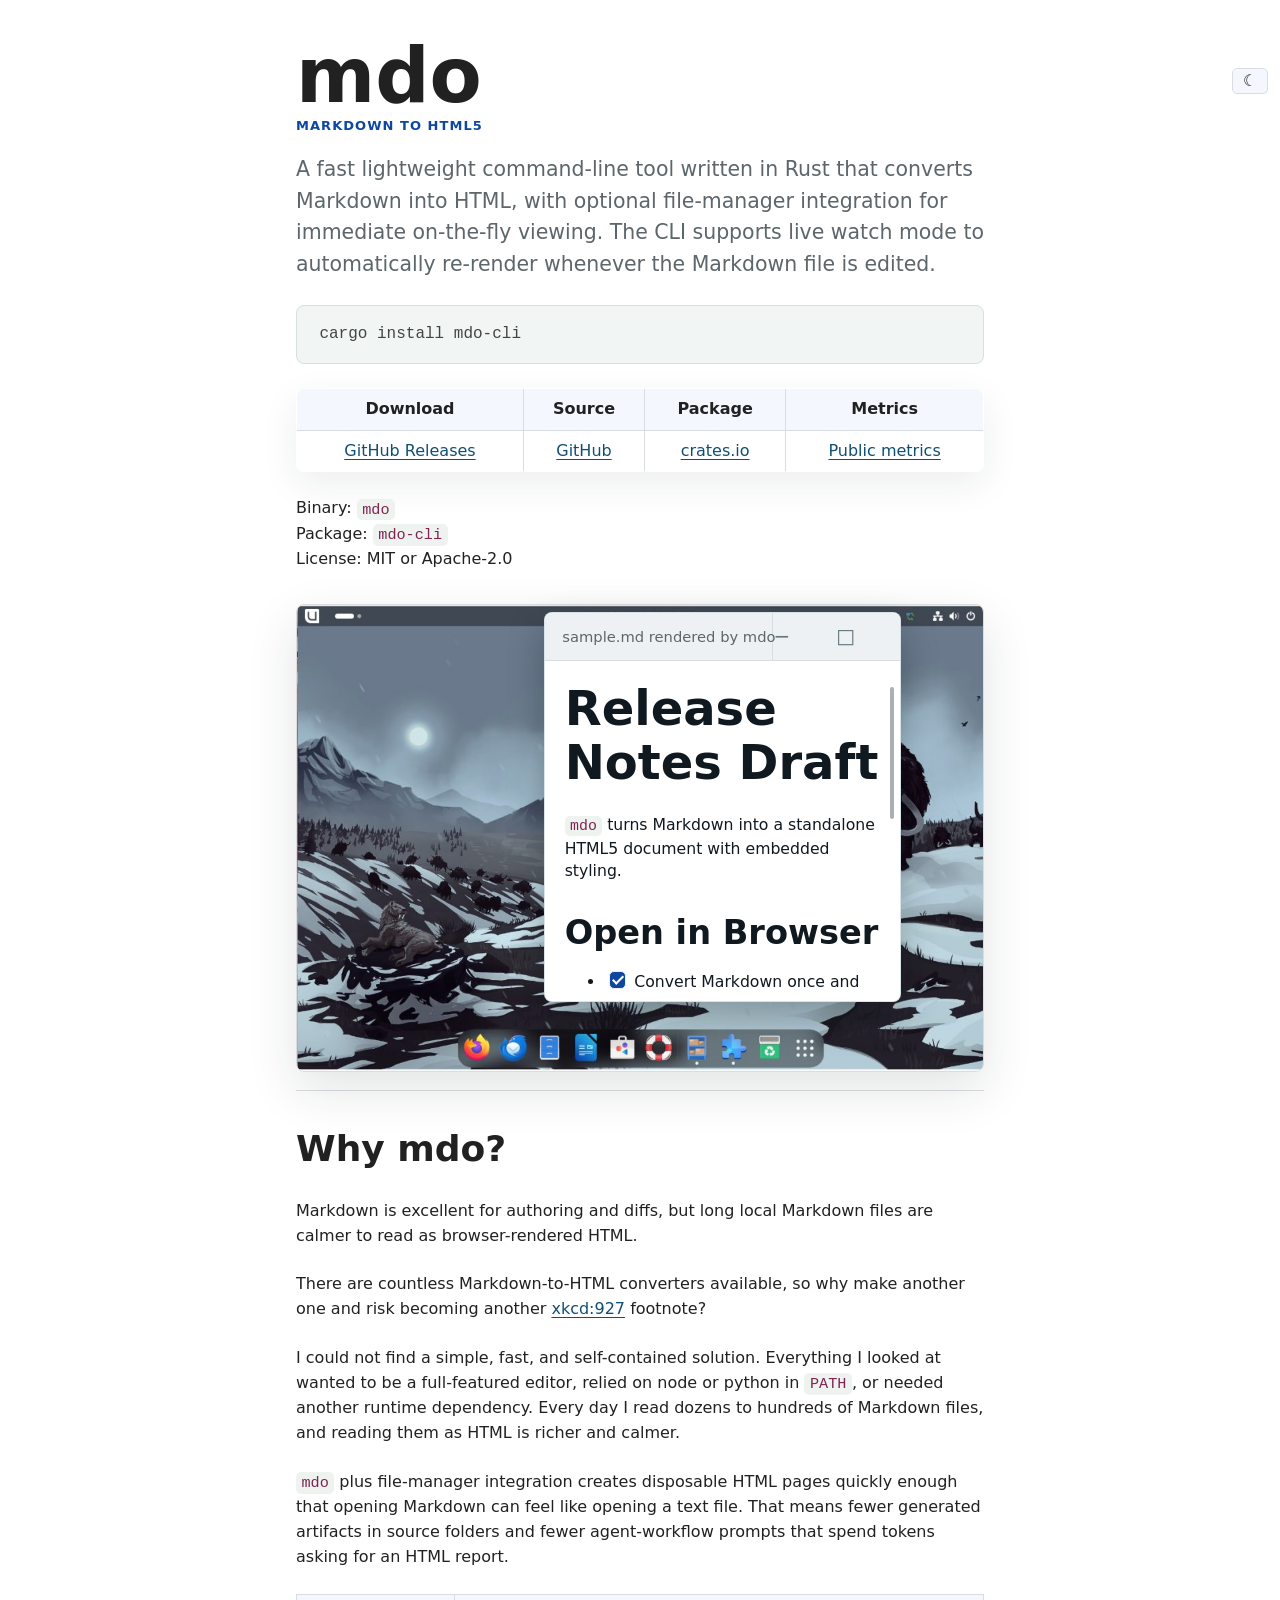
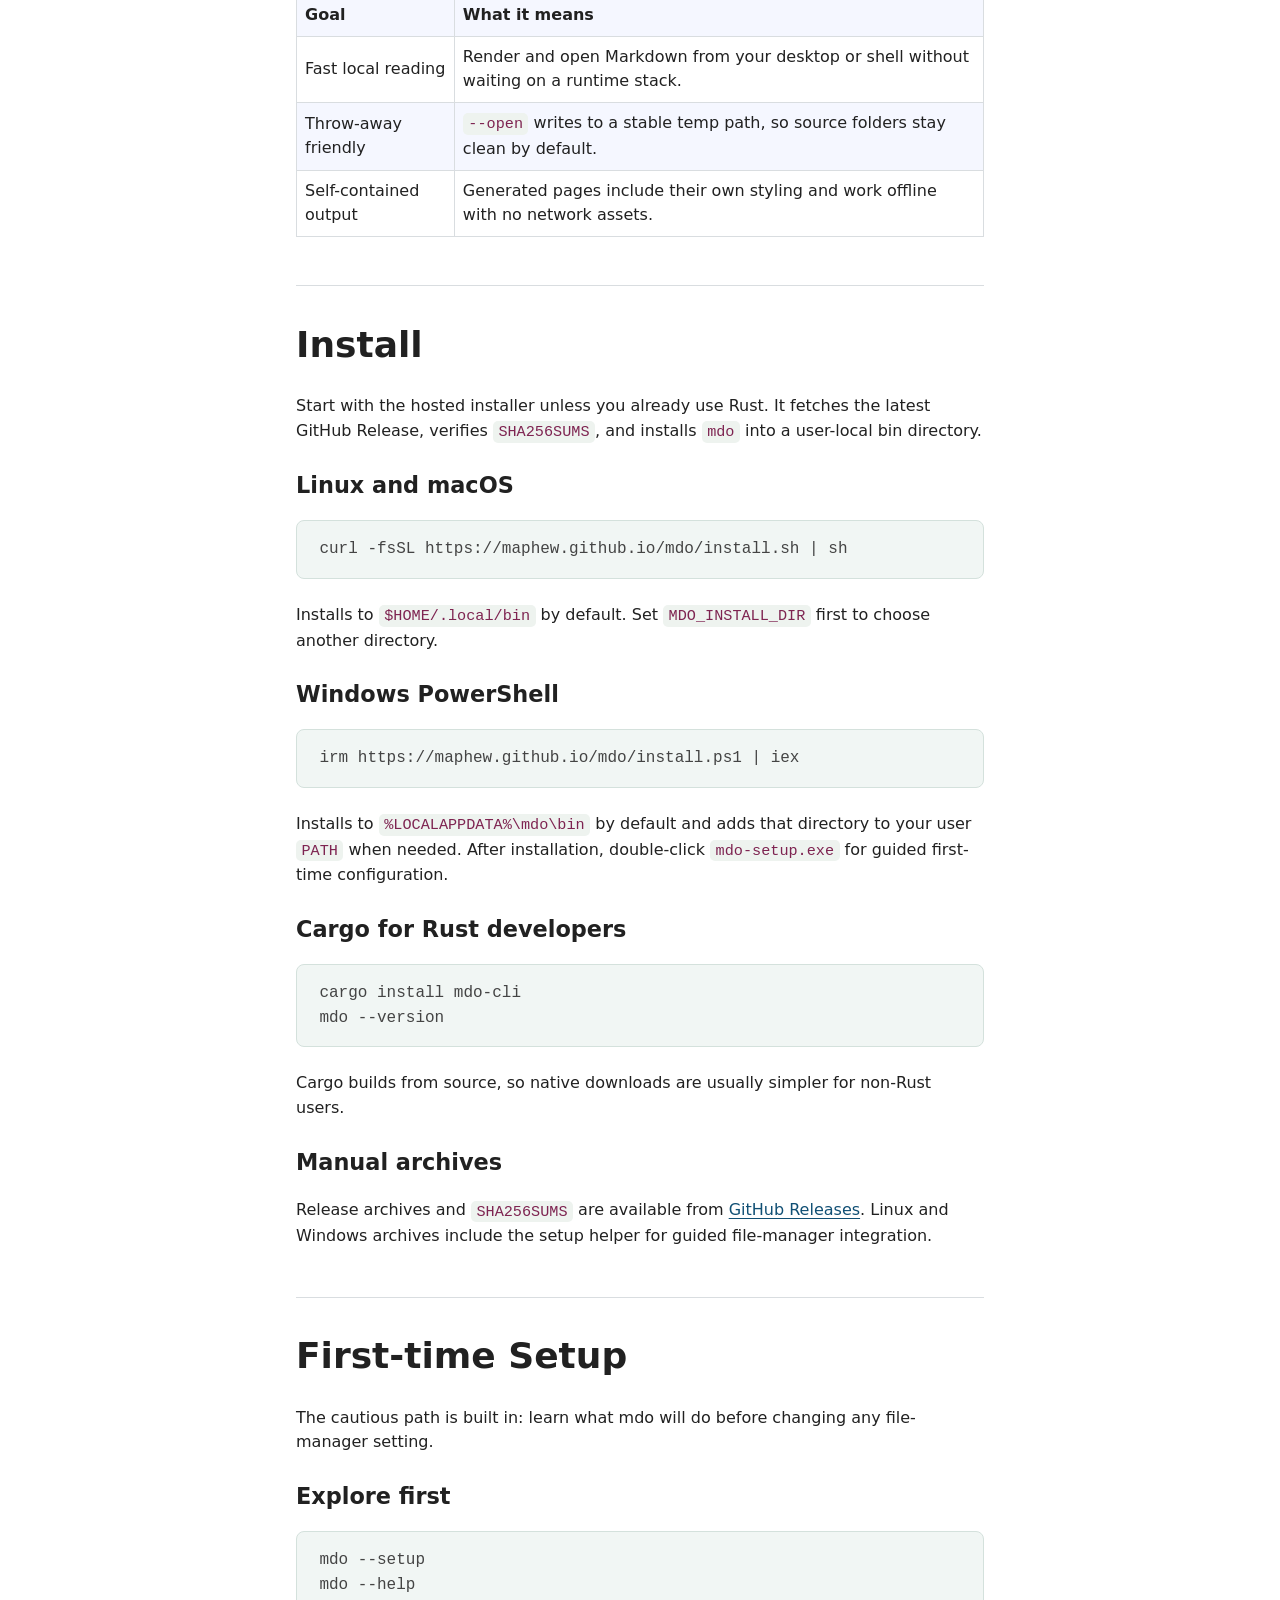
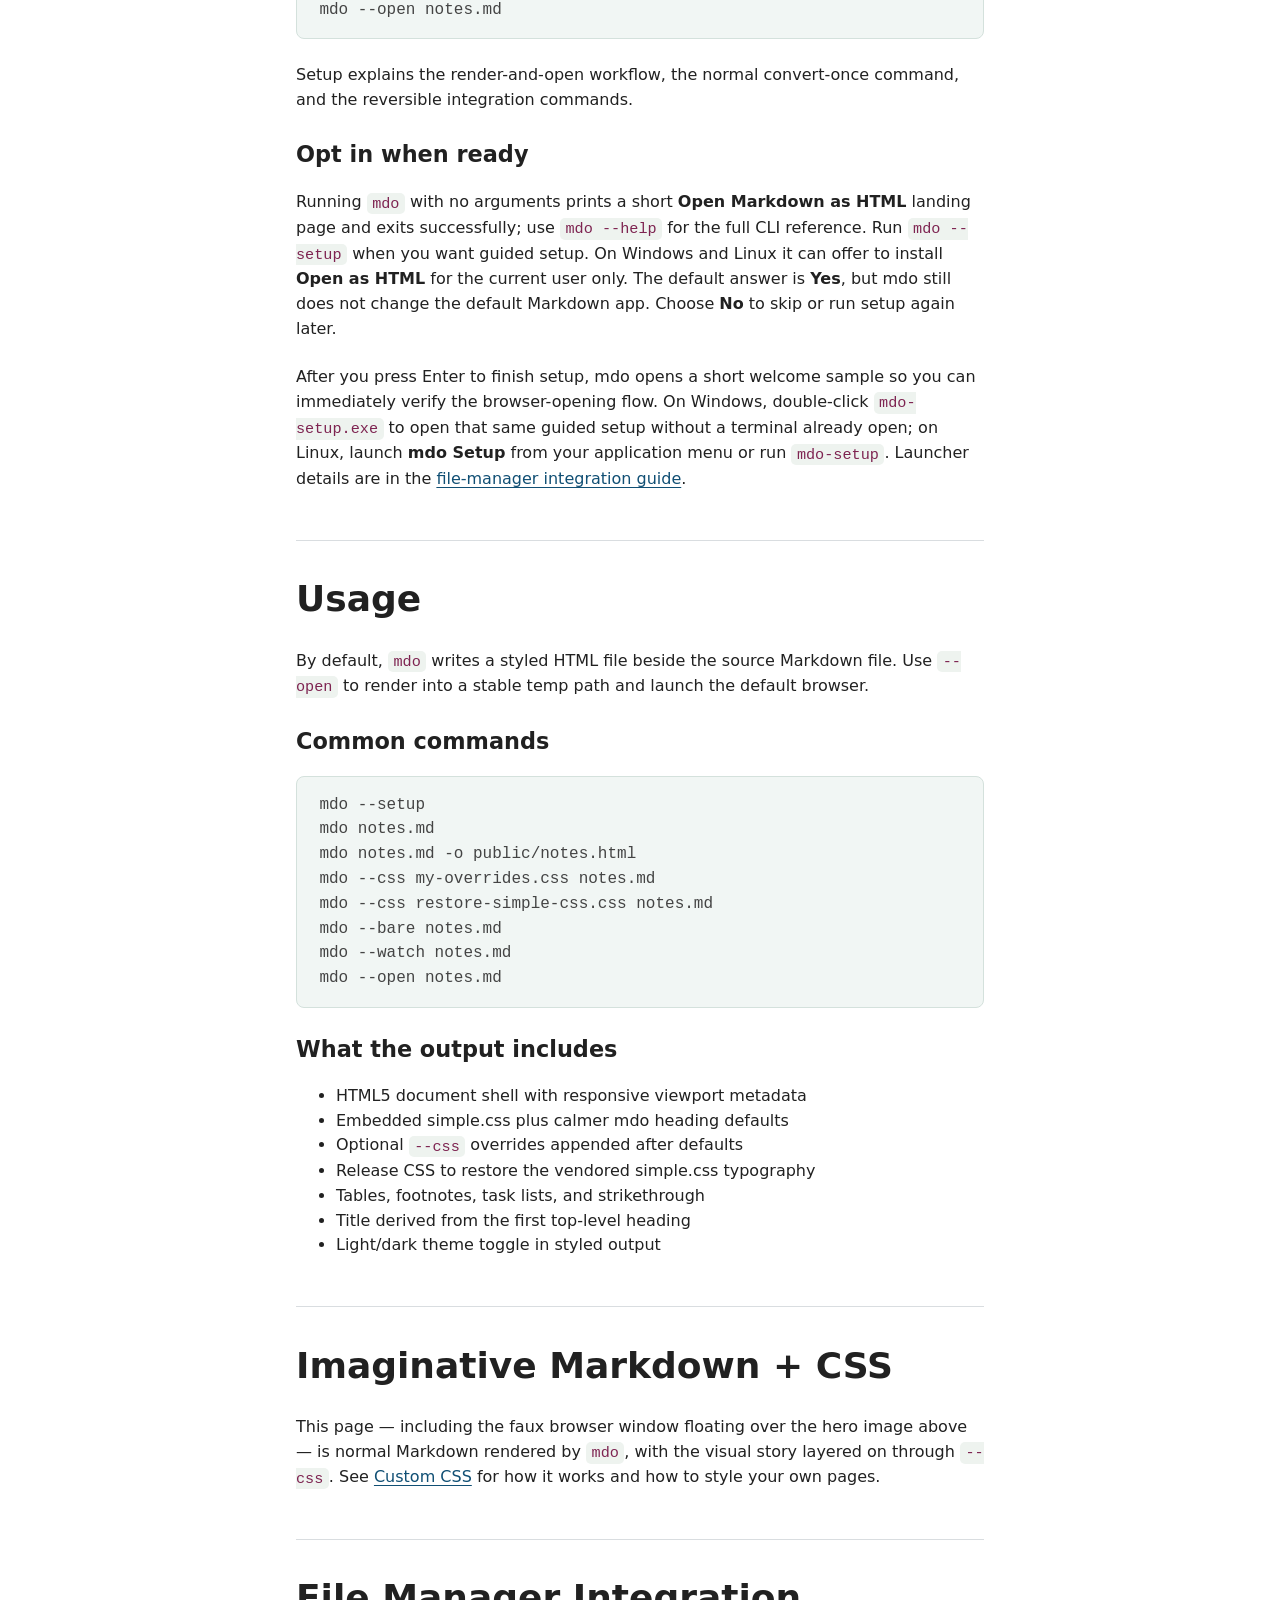
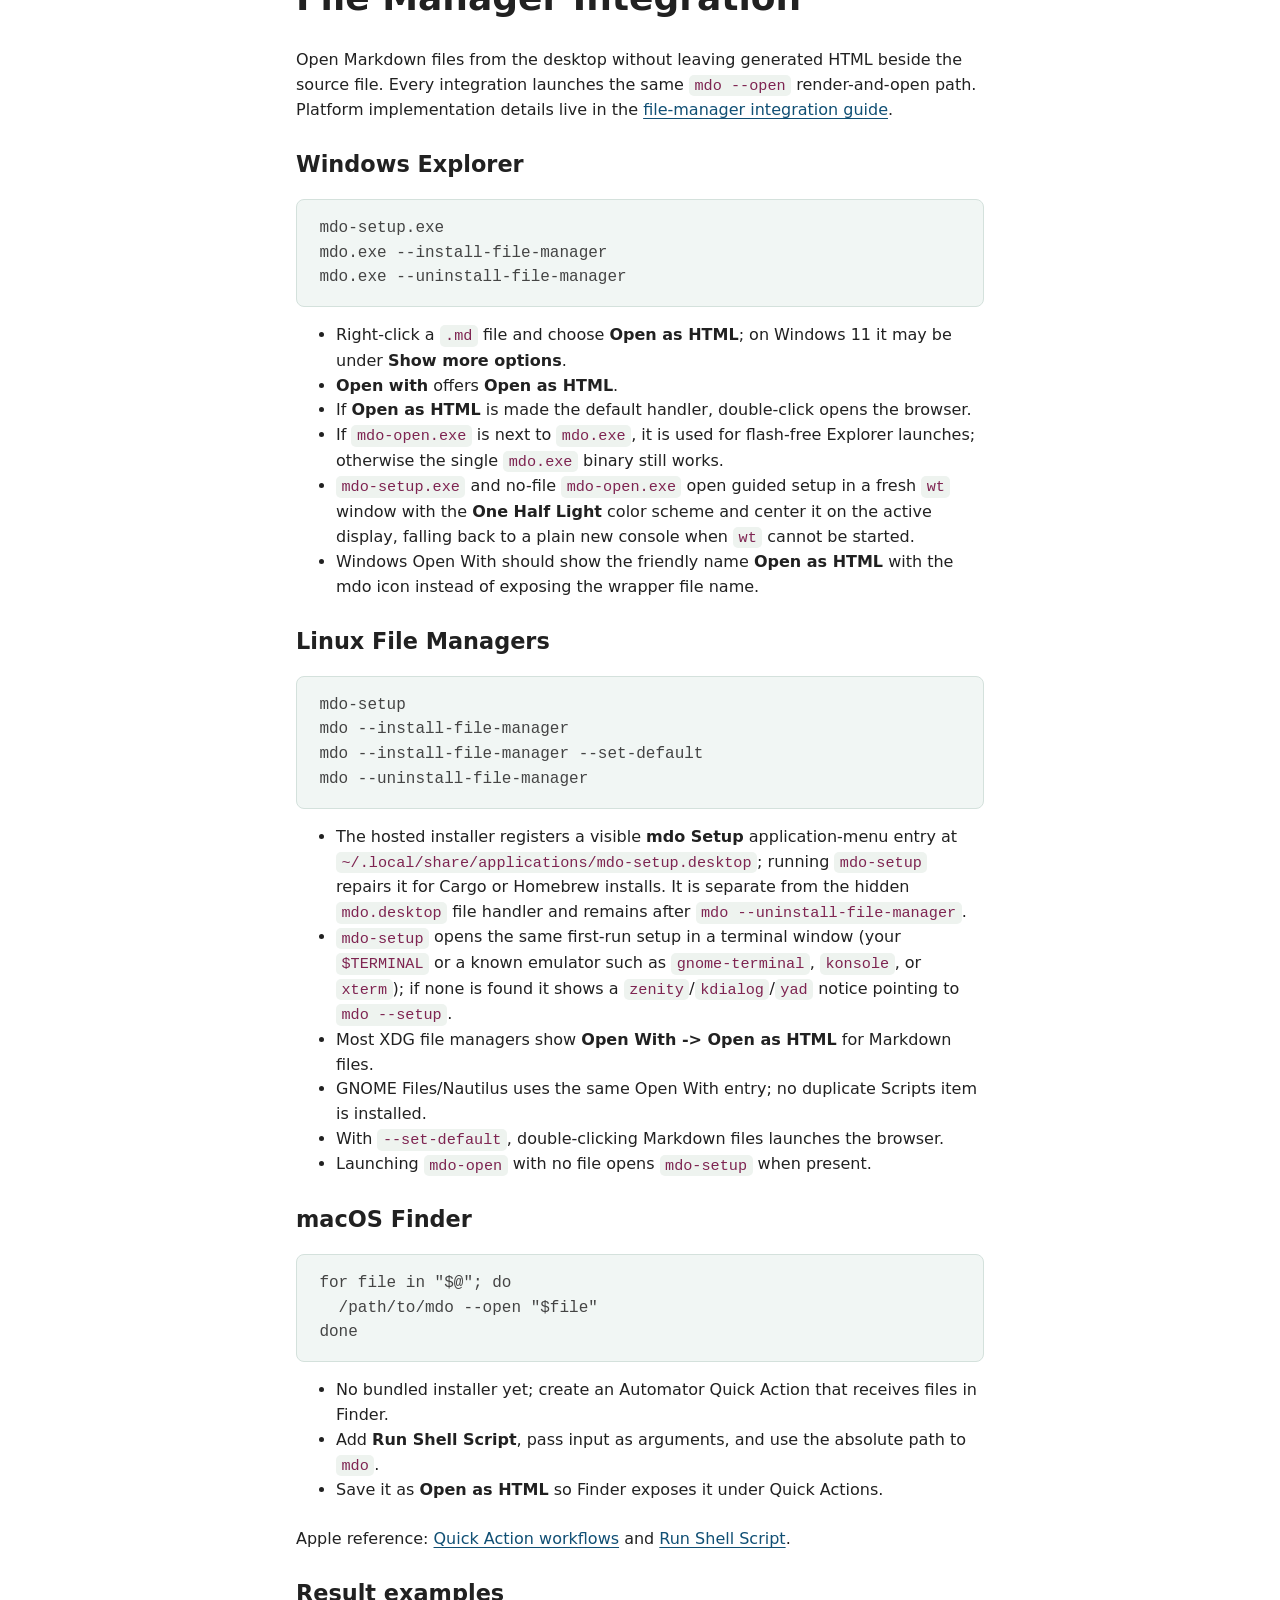
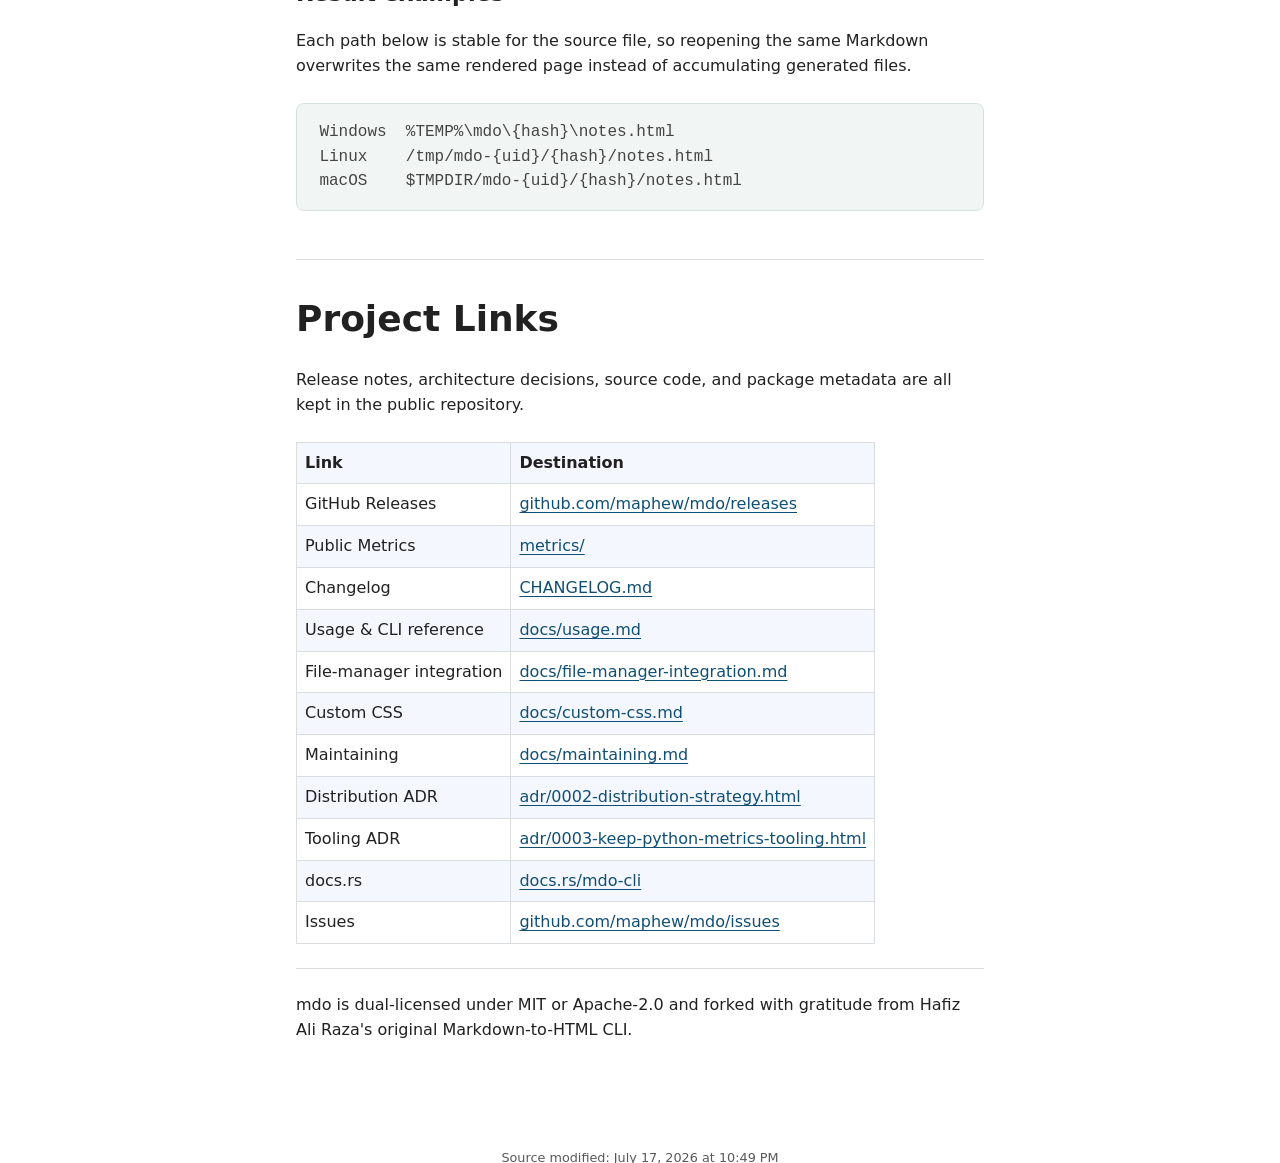
==== commit 92a8b1ed: "Merge pull request #25 from maphew/v0.6/pr5-docs-weight PR 5: Reduce documentation weight (v0.6)" ====
--- a/docs/index.html
+++ b/docs/index.html
@@ -3,7 +3,7 @@
 <head>
 <meta charset="utf-8">
 <meta name="viewport" content="width=device-width, initial-scale=1">
-<meta name="generator" content="mdo 0.6.0">
+<meta name="generator" content="mdo 0.5.0">
 <title>mdo</title>
 <style>
 :root{--sans-font:-apple-system,BlinkMacSystemFont,"Avenir Next",Avenir,"Nimbus Sans L",Roboto,"Noto Sans","Segoe UI",Arial,Helvetica,"Helvetica Neue",sans-serif;--mono-font:Consolas,Menlo,Monaco,"Andale Mono","Ubuntu Mono",monospace;--standard-border-radius:5px;--border-width:1px;--bg:#fff;--accent-bg:#f5f7ff;--text:#212121;--text-light:#585858;--border:#898ea4;--accent:#0d47a1;--accent-hover:#1266e2;--accent-text:var(--bg);--code:#d81b60;--preformatted:#444;--marked:#fd3;--disabled:#efefef}@media (prefers-color-scheme:dark){:root{color-scheme:dark;--bg:#212121;--accent-bg:#2b2b2b;--text:#dcdcdc;--text-light:#ababab;--accent:#ffb300;--accent-hover:#ffe099;--accent-text:var(--bg);--code:#f06292;--preformatted:#ccc;--disabled:#111}img,video{opacity:.8}}*,:before,:after{box-sizing:border-box}textarea,select,input,progress{-webkit-appearance:none;-moz-appearance:none;appearance:none}html{font-family:var(--sans-font);scroll-behavior:smooth}body{color:var(--text);background-color:var(--bg);grid-template-columns:1fr min(45rem,90%) 1fr;margin:0;font-size:1.15rem;line-height:1.5;display:grid}body>*{grid-column:2}body>header{background-color:var(--accent-bg);border-bottom:var(--border-width)solid var(--border);text-align:center;grid-column:1/-1;padding:0 .5rem 2rem}body>header>:only-child{margin-block-start:2rem}body>header h1{max-width:1200px;margin:1rem auto}body>header p{max-width:40rem;margin:1rem auto}main{padding-top:1.5rem}body>footer{color:var(--text-light);text-align:center;border-top:var(--border-width)solid var(--border);margin-top:4rem;padding:2rem 1rem 1.5rem;font-size:.9rem}h1{font-size:3rem}h2{margin-top:3rem;font-size:2.6rem}h3{margin-top:3rem;font-size:2rem}h4{font-size:1.44rem}h5{font-size:1.15rem}h6{font-size:.96rem}p{margin:1.5rem 0}p,h1,h2,h3,h4,h5,h6{overflow-wrap:break-word}h1,h2,h3{line-height:1.1}@media only screen and (width<=720px){h1{font-size:2.5rem}h2{font-size:2.1rem}h3{font-size:1.75rem}h4{font-size:1.25rem}}a,a:visited{color:var(--accent)}a:hover{text-decoration:none}button,.button,a.button,input[type=submit],input[type=reset],input[type=button]{border:var(--border-width)solid var(--accent);background-color:var(--accent);color:var(--accent-text);padding:.5rem .9rem;line-height:normal;text-decoration:none}.button[aria-disabled=true],input:disabled,textarea:disabled,select:disabled,button[disabled]{cursor:not-allowed;background-color:var(--disabled);border-color:var(--disabled);color:var(--text-light)}input[type=range]{padding:0}abbr[title]{cursor:help;text-decoration-line:underline;text-decoration-style:dotted}button:enabled:hover,.button:not([aria-disabled=true]):hover,input[type=submit]:enabled:hover,input[type=reset]:enabled:hover,input[type=button]:enabled:hover{background-color:var(--accent-hover);border-color:var(--accent-hover);cursor:pointer}.button:focus-visible,button:focus-visible:where(:enabled),input:enabled:focus-visible:where([type=submit],[type=reset],[type=button]){outline:2px solid var(--accent);outline-offset:1px}header nav{padding:1rem 0 0;font-size:1rem;line-height:2}header nav ul,header nav ol{flex-flow:wrap;place-content:space-around center;align-items:center;margin:0;padding:0;list-style-type:none;display:flex}header nav ul li,header nav ol li{display:inline-block}header nav a,header nav a:visited{border:var(--border-width)solid var(--border);border-radius:var(--standard-border-radius);color:var(--text);margin:0 .5rem 1rem;padding:.1rem 1rem;text-decoration:none;display:inline-block}header nav a:hover,header nav a.current,header nav a[aria-current=page],header nav a[aria-current=true]{border-color:var(--accent);color:var(--accent);cursor:pointer}@media only screen and (width<=720px){header nav a{border:none;padding:0;line-height:1;text-decoration:underline}}aside,details,pre,progress{background-color:var(--accent-bg);border:var(--border-width)solid var(--border);border-radius:var(--standard-border-radius);margin-bottom:1rem}aside{float:right;width:30%;margin-inline-start:15px;padding:0 15px;font-size:1rem}[dir=rtl] aside{float:left}@media only screen and (width<=720px){aside{float:none;width:100%;margin-inline-start:0}}article,fieldset,dialog{border:var(--border-width)solid var(--border);border-radius:var(--standard-border-radius);margin-bottom:1rem;padding:1rem}article h2:first-child,section h2:first-child,article h3:first-child,section h3:first-child{margin-top:1rem}section{border-top:var(--border-width)solid var(--border);border-bottom:var(--border-width)solid var(--border);margin:3rem 0;padding:2rem 1rem}section+section,section:first-child{border-top:0;padding-top:0}section+section{margin-top:0}section:last-child{border-bottom:0;padding-bottom:0}details{padding:.7rem 1rem}summary{cursor:pointer;word-break:break-all;margin:-.7rem -1rem;padding:.7rem 1rem;font-weight:700}details[open]>summary+*{margin-top:0}details[open]>summary{margin-bottom:.5rem}details[open]>:last-child{margin-bottom:0}table{border-collapse:collapse;margin:1.5rem 0}figure>table{width:max-content;margin:0}td,th{border:var(--border-width)solid var(--border);text-align:start;padding:.5rem}th{background-color:var(--accent-bg);font-weight:700}tr:nth-child(2n){background-color:var(--accent-bg)}table caption{margin-bottom:.5rem;font-weight:700}textarea,select,input,button,.button{font-size:inherit;border-radius:var(--standard-border-radius);box-shadow:none;max-width:100%;margin-bottom:.5rem;padding:.5em;font-family:inherit;display:inline-block}textarea,select,input{color:var(--text);background-color:var(--bg);border:var(--border-width)solid var(--border)}label{display:block}textarea:not([cols]){width:100%}select:not([multiple]){background-image:linear-gradient(45deg,transparent 49%,var(--text)51%),linear-gradient(135deg,var(--text)51%,transparent 49%);background-position:calc(100% - 15px),calc(100% - 10px);background-repeat:no-repeat;background-size:5px 5px,5px 5px;padding-inline-end:25px}[dir=rtl] select:not([multiple]){background-position:10px,15px}input[type=checkbox],input[type=radio]{vertical-align:middle;width:min-content;position:relative}input[type=checkbox]+label,input[type=radio]+label{display:inline-block}input[type=radio]{border-radius:100%}input[type=checkbox]:checked,input[type=radio]:checked{background-color:var(--accent)}input[type=checkbox]:checked:after{content:" ";border-right:solid var(--bg).08em;border-bottom:solid var(--bg).08em;background-color:#0000;border-radius:0;width:.2em;height:.4em;font-size:1.8em;position:absolute;top:.04em;left:.18em;transform:rotate(45deg)}input[type=radio]:checked:after{content:" ";background-color:var(--bg);border-radius:100%;width:.3em;height:.3em;font-size:1.8em;position:absolute;top:.125em;left:.125em}@media only screen and (width<=720px){textarea,select,input{width:100%}}input[type=color]{height:2.5rem;padding:.2rem}input[type=file]{border:0}hr{height:var(--border-width);background:var(--border);border:none;margin:1rem auto}mark{border-radius:var(--standard-border-radius);background-color:var(--marked);color:#000;padding:2px 5px}mark a{color:#0d47a1}img,video{border-radius:var(--standard-border-radius);max-width:100%;height:auto}figure{margin:0;display:block;overflow-x:auto}figure>img,figure>picture>img{margin-inline:auto;display:block}figcaption{text-align:center;color:var(--text-light);margin-block:1rem;font-size:.9rem;position:sticky;left:0}blockquote{border-inline-start:.35rem solid var(--accent);color:var(--text-light);margin-block:2rem;margin-inline:2rem 0;padding:.4rem .8rem;font-style:italic}cite{color:var(--text-light);font-size:.9rem;font-style:normal}dt{color:var(--text-light)}code,pre,pre span,kbd,samp{font-family:var(--mono-font);color:var(--code)}kbd{color:var(--preformatted);border:var(--border-width)solid var(--preformatted);border-bottom:3px solid var(--preformatted);border-radius:var(--standard-border-radius);padding:.1rem .4rem}pre{max-width:100%;color:var(--preformatted);padding:1rem 1.4rem;overflow:auto}pre code{color:var(--preformatted);background:0 0;margin:0;padding:0}progress{width:100%}progress:indeterminate{background-color:var(--accent-bg)}progress::-webkit-progress-bar{border-radius:var(--standard-border-radius);background-color:var(--accent-bg)}progress::-webkit-progress-value{border-radius:var(--standard-border-radius);background-color:var(--accent)}progress::-moz-progress-bar{border-radius:var(--standard-border-radius);background-color:var(--accent);transition-property:width;transition-duration:.3s}progress:indeterminate::-moz-progress-bar{background-color:var(--accent-bg)}dialog{background-color:var(--bg);max-width:40rem;margin:auto}dialog::backdrop{background-color:var(--bg);opacity:.8}@media only screen and (width<=720px){dialog{max-width:calc(100vw - 2rem)}}sup,sub{vertical-align:baseline;position:relative}sup{top:-.4em}sub{top:.3em}.notice{background:var(--accent-bg);border:var(--border-width)solid var(--border);border-radius:var(--standard-border-radius);margin:2rem 0;padding:1.5rem}@media print{@page{margin:1cm}body{display:block}body>header{background-color:unset}body>header nav,body>footer{display:none}article{border:none;padding:0}a[href^=http]:after{content:" <" attr(href)">"}abbr[title]:after{content:" (" attr(title)")"}a{text-decoration:none}p{widows:3;orphans:3}hr{border-top:var(--border-width)solid var(--border)}mark{border:var(--border-width)solid var(--border)}pre,table,figure,img,svg{break-inside:avoid}pre code{white-space:pre-wrap}}
@@ -22,9 +22,7 @@
   var read=function(){try{return localStorage.getItem('theme')}catch(e){return null}};
   var apply=function(t){document.documentElement.dataset.theme=t;};
   var mq=matchMedia('(prefers-color-scheme: dark)');
-  var saved=read();
-  var manual=saved!==null;
-  apply(saved||(mq.matches?'dark':'light'));
+  apply(read()||(mq.matches?'dark':'light'));
   document.addEventListener('DOMContentLoaded',function(){
     var b=document.createElement('button');
     b.id='theme-toggle';b.type='button';
@@ -38,13 +36,12 @@
     b.onclick=function(){
       var next=document.documentElement.dataset.theme==='dark'?'light':'dark';
       apply(next);
-      manual=true;
       try{localStorage.setItem('theme',next)}catch(e){}
       sync();
     };
     if(mq.addEventListener){
       mq.addEventListener('change',function(e){
-        if(!manual){apply(e.matches?'dark':'light');sync();}
+        if(!read()){apply(e.matches?'dark':'light');sync();}
       });
     }
     document.body.appendChild(b);
@@ -1668,7 +1665,7 @@
 <p>mdo is dual-licensed under MIT or Apache-2.0 and forked with gratitude from Hafiz Ali Raza's original Markdown-to-HTML CLI.</p>
 
 </main>
-<footer class="mdo-source-meta">Source modified: <time datetime="2026-07-17T22:54:22Z">July 17, 2026, 10:54 PM UTC</time></footer>
+<footer class="mdo-source-meta">Source modified: <time datetime="2026-07-17T22:49:43Z">July 17, 2026, 10:49 PM UTC</time></footer>
 <script>
 (function(){var t=document.querySelector('.mdo-source-meta time');if(!t)return;var d=new Date(t.getAttribute('datetime'));if(isNaN(d))return;try{t.textContent=d.toLocaleString(undefined,{year:'numeric',month:'long',day:'numeric',hour:'numeric',minute:'2-digit'});}catch(e){}})();
 </script>
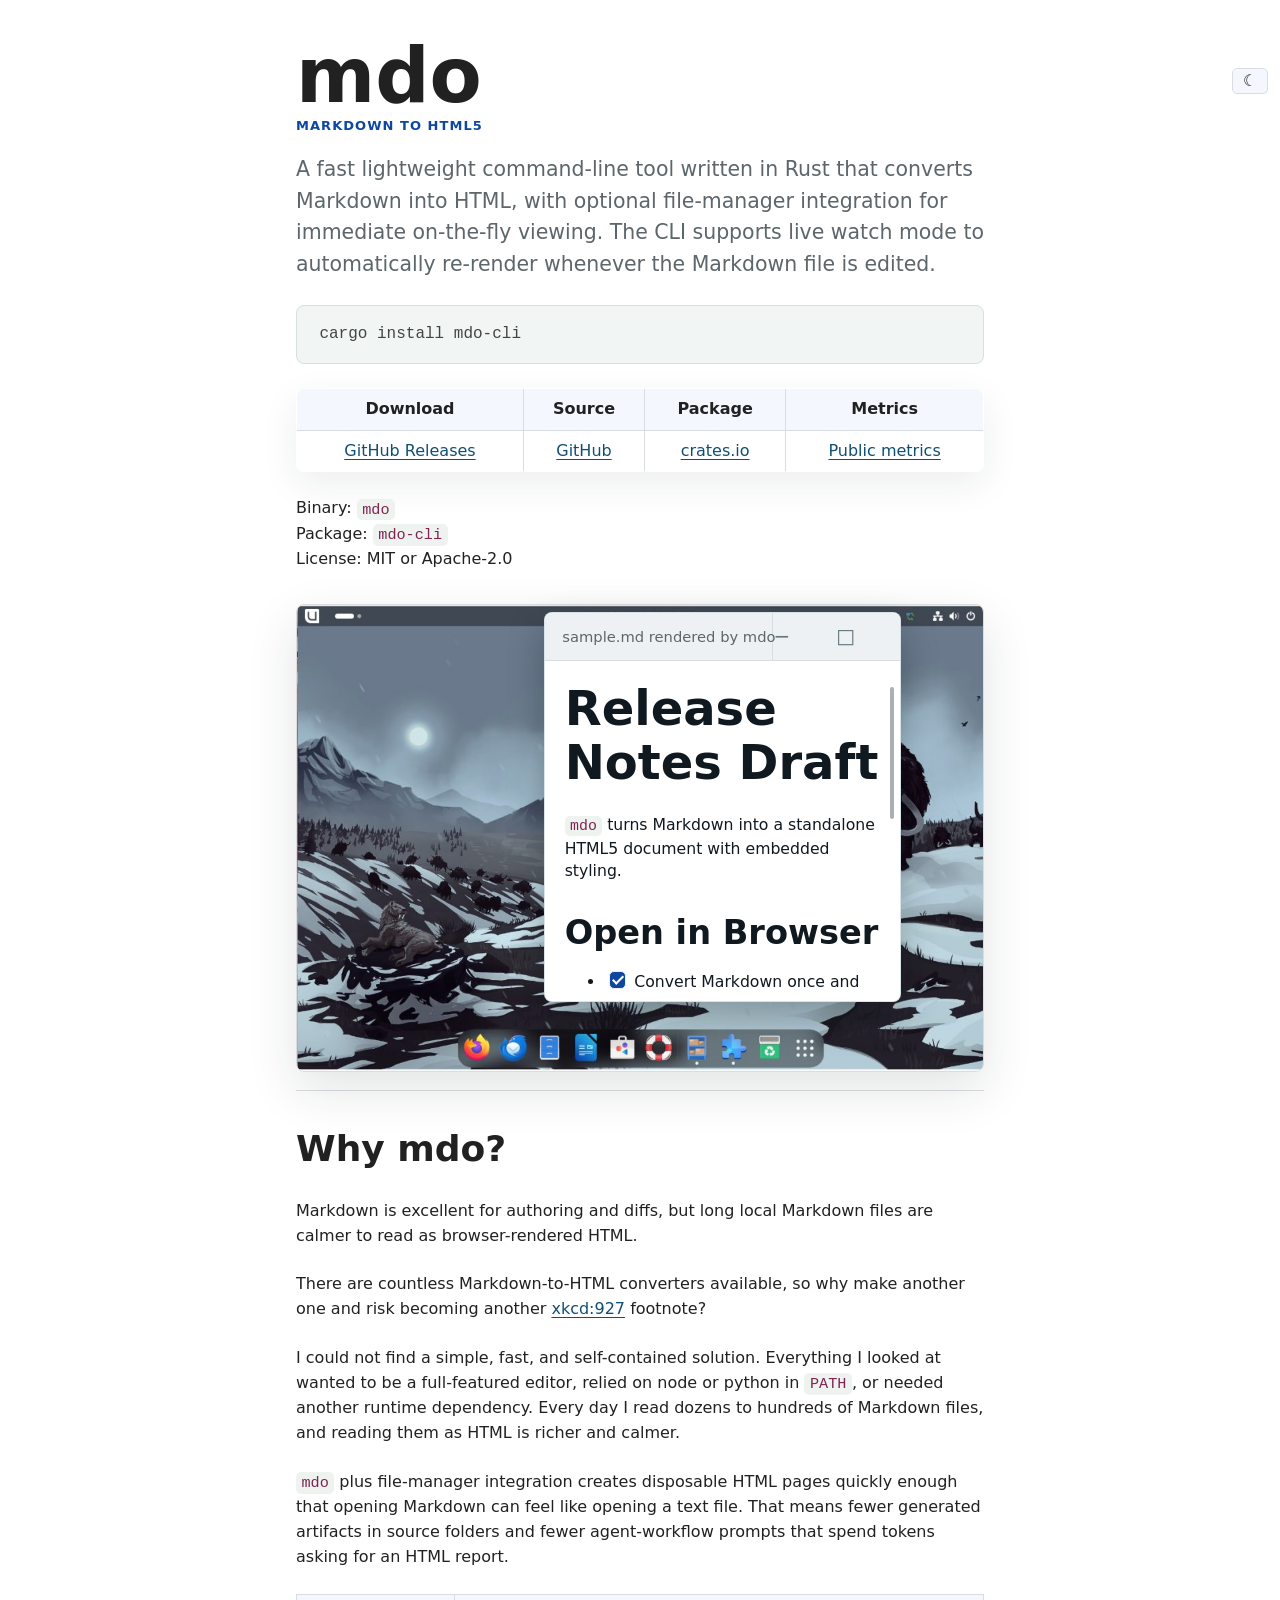
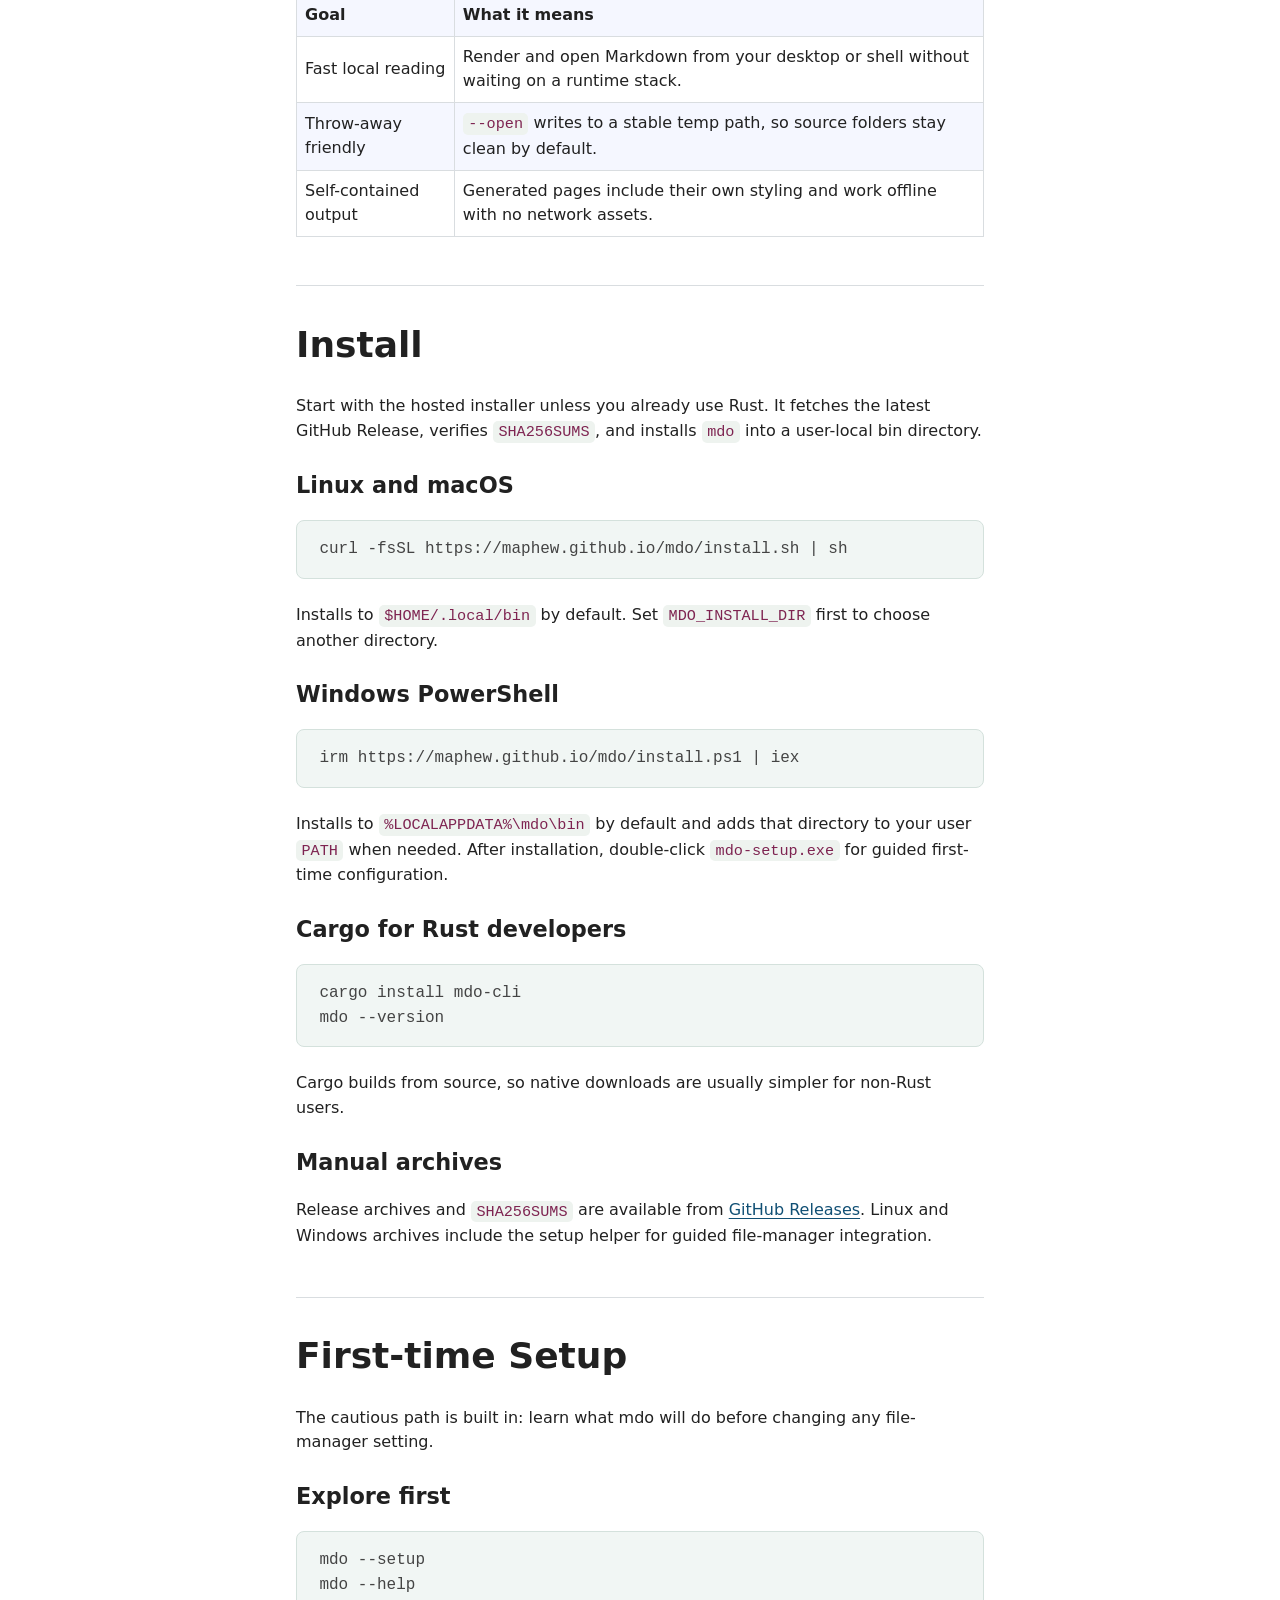
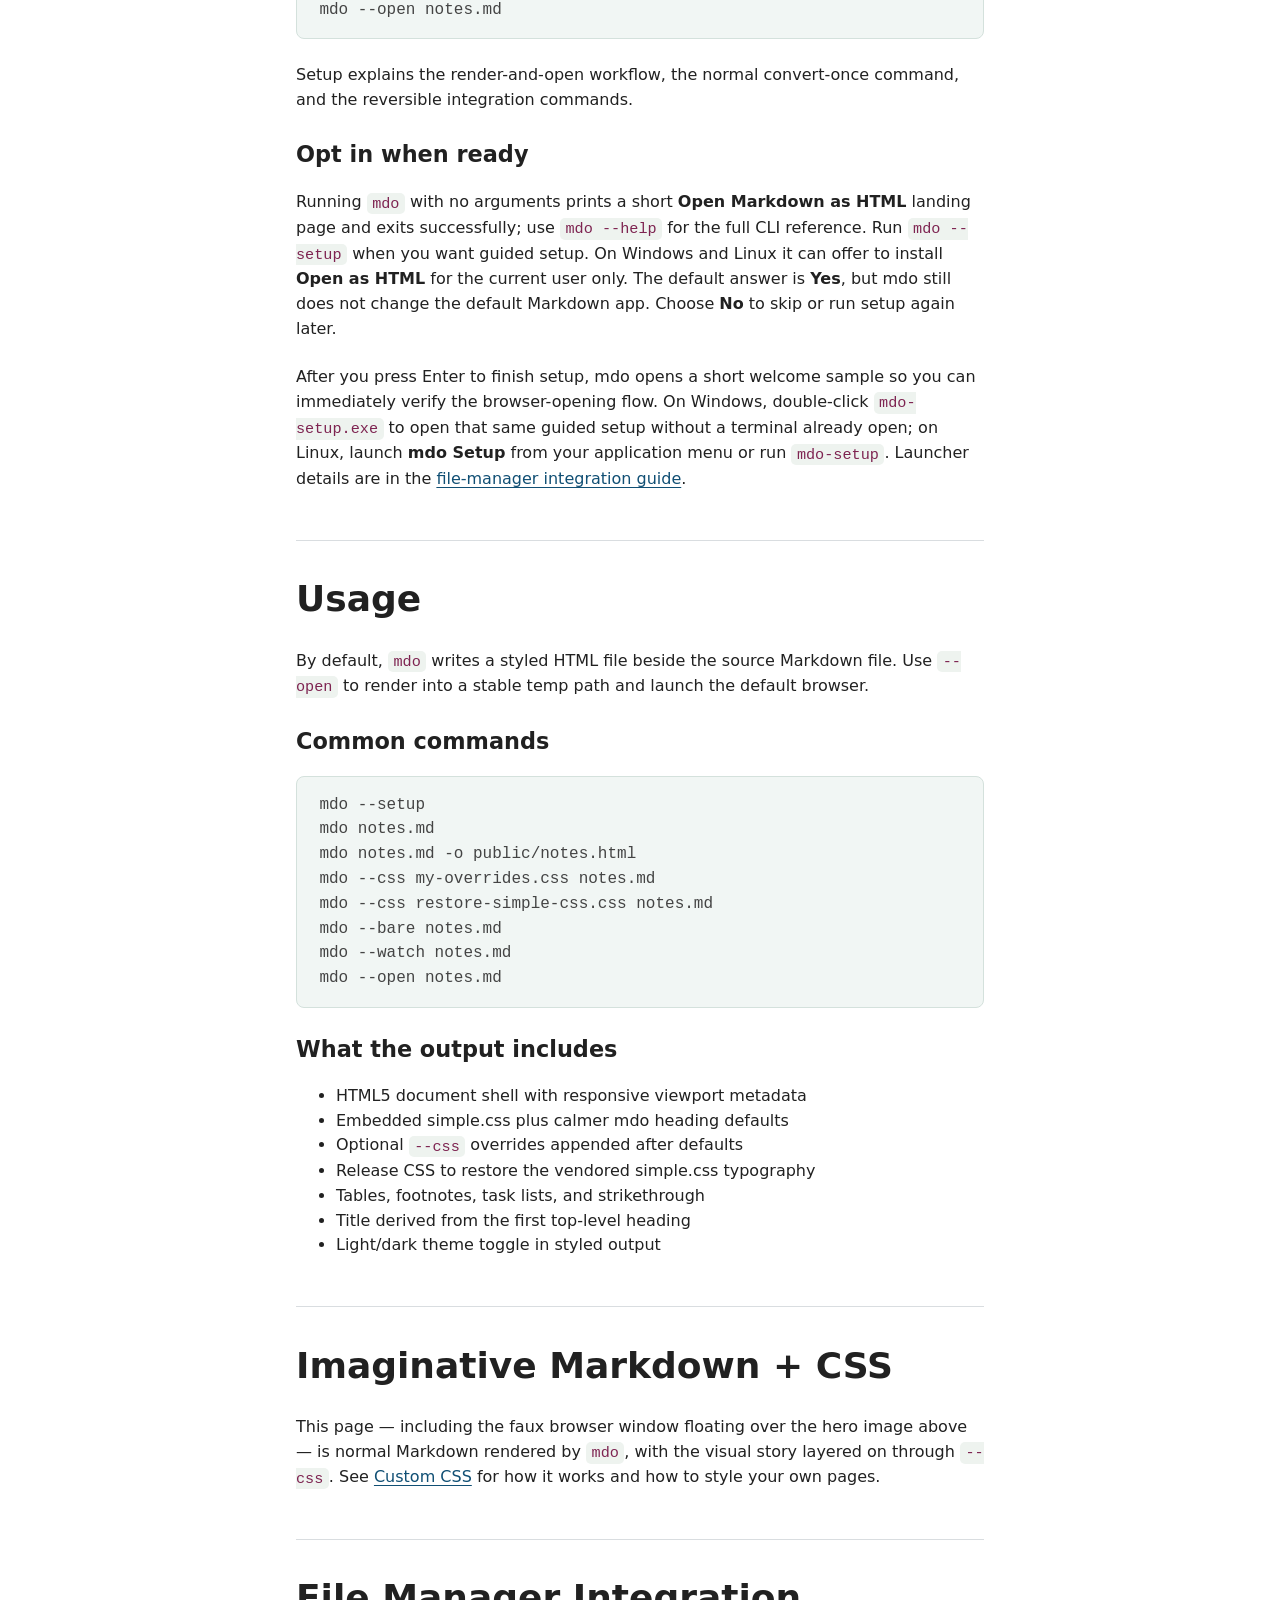
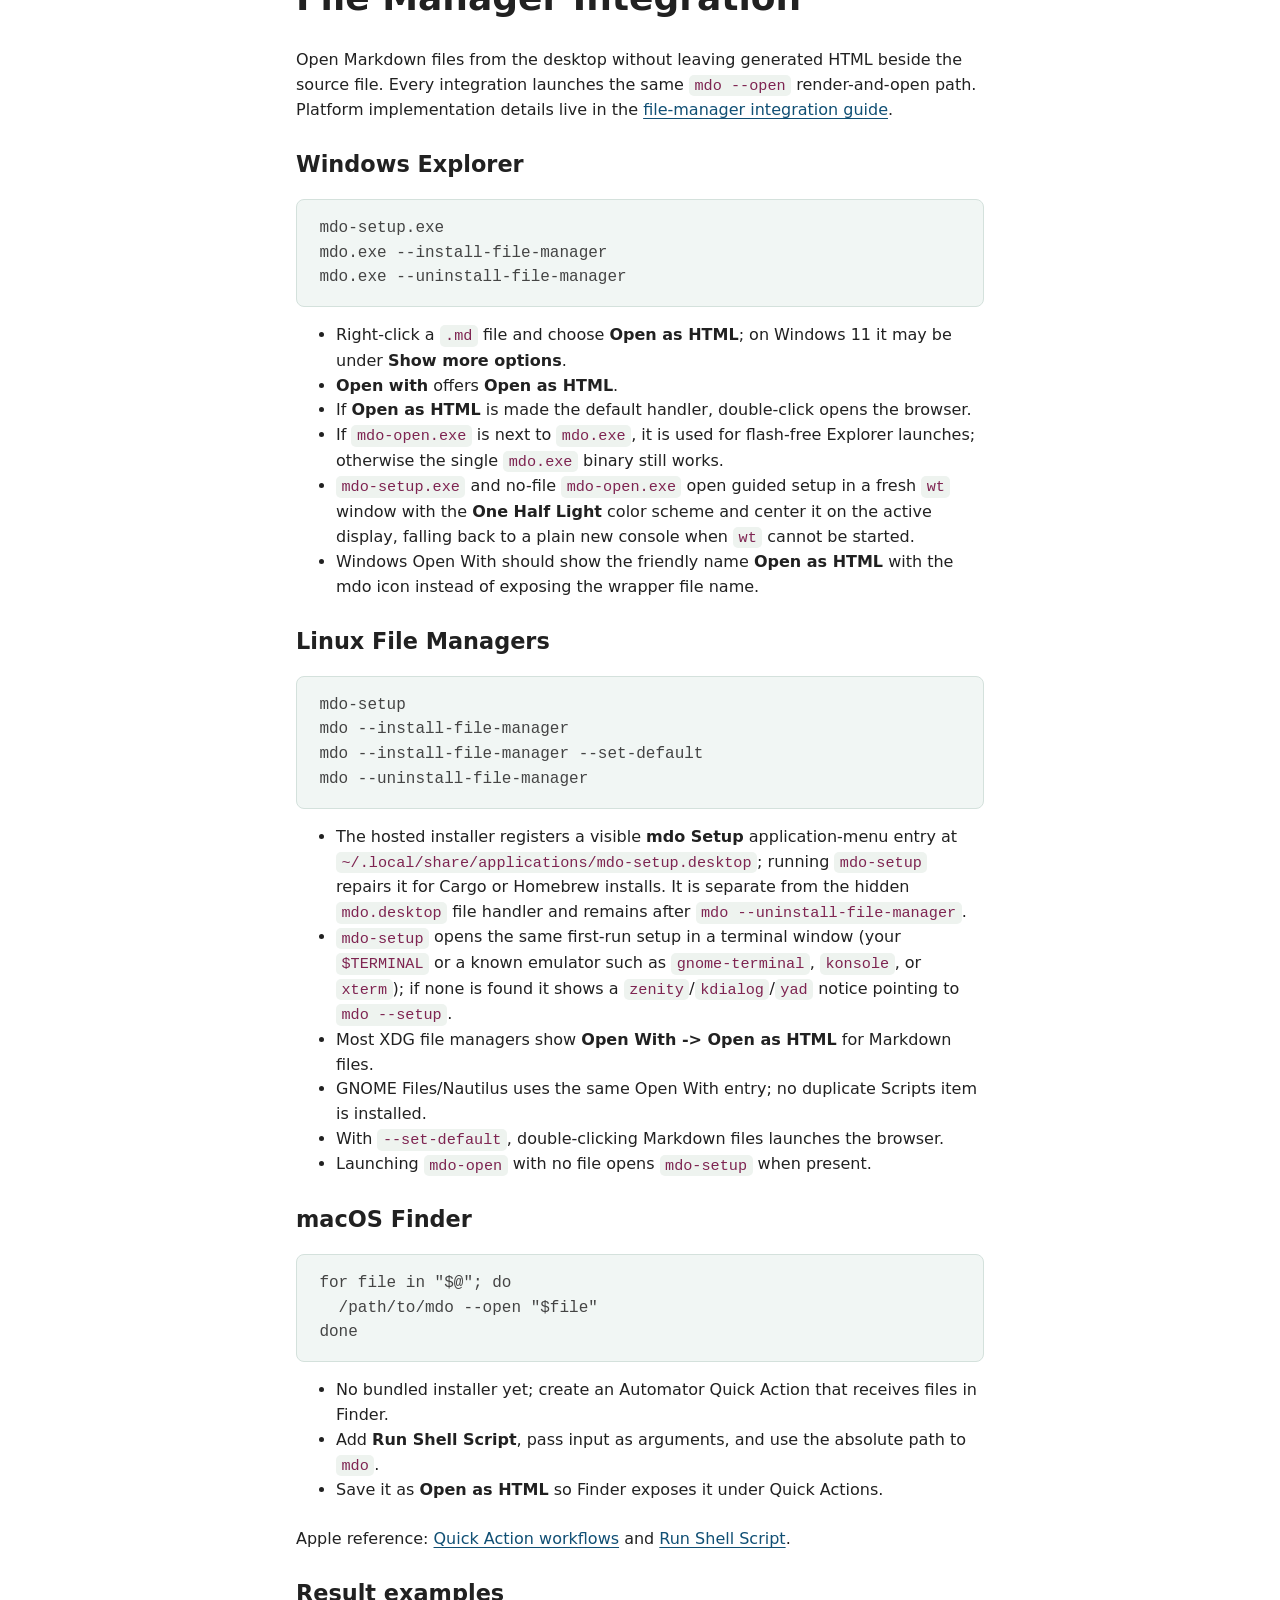
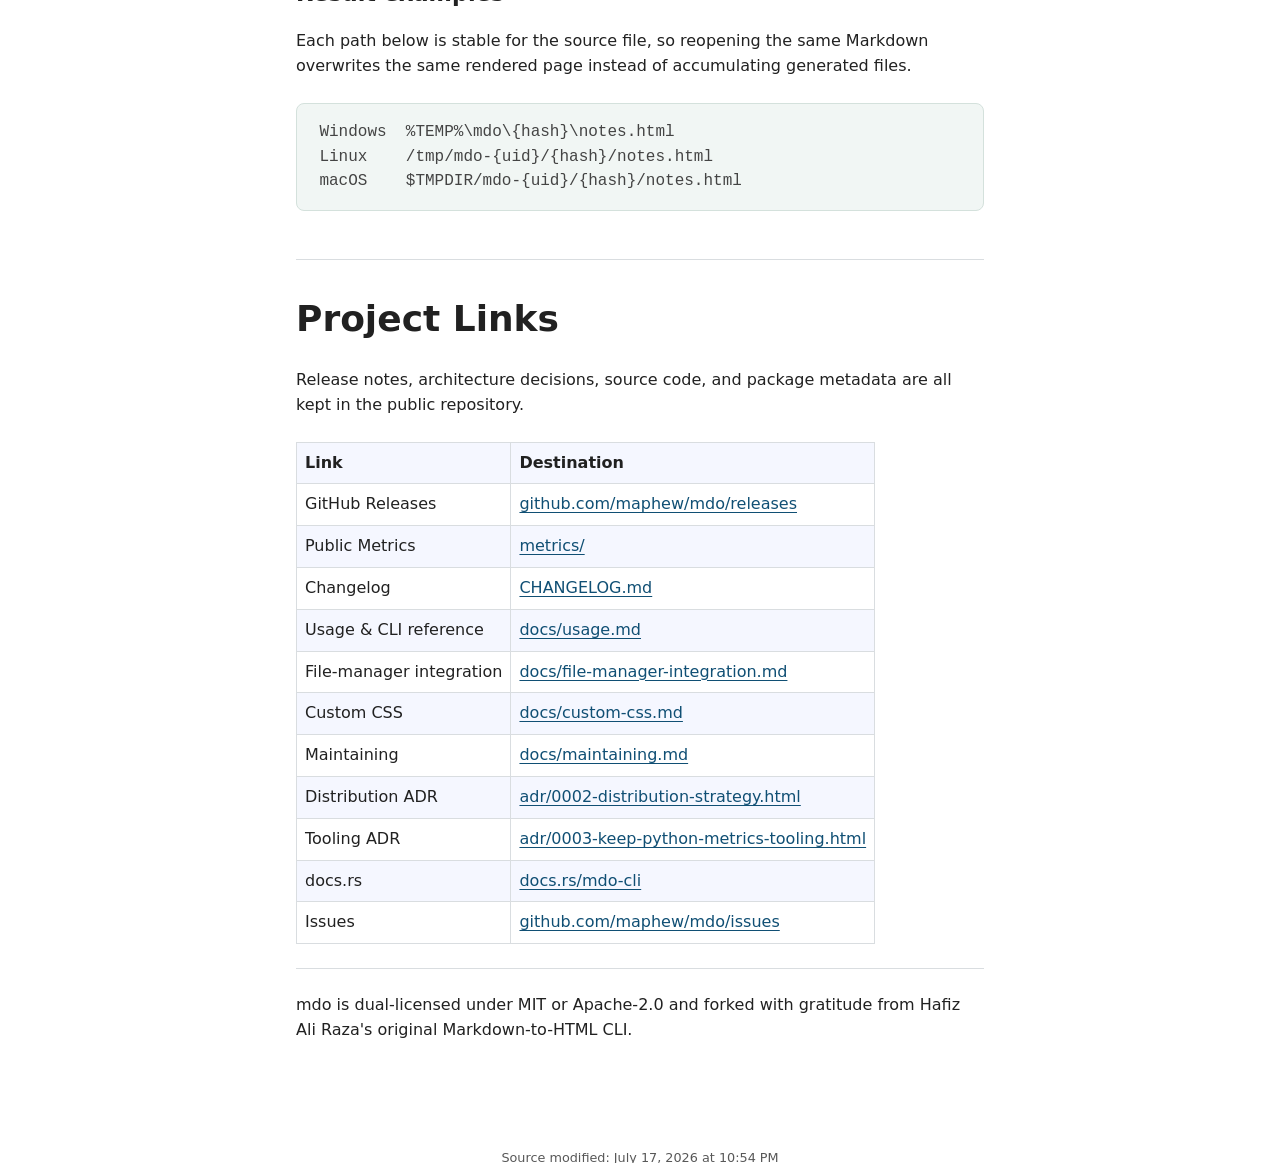
==== commit b4fc6aa6: "Merge pull request #26 from maphew/v0.6/release-prep Release prep: v0.6.0" ====
--- a/docs/index.html
+++ b/docs/index.html
@@ -3,7 +3,7 @@
 <head>
 <meta charset="utf-8">
 <meta name="viewport" content="width=device-width, initial-scale=1">
-<meta name="generator" content="mdo 0.5.0">
+<meta name="generator" content="mdo 0.6.0">
 <title>mdo</title>
 <style>
 :root{--sans-font:-apple-system,BlinkMacSystemFont,"Avenir Next",Avenir,"Nimbus Sans L",Roboto,"Noto Sans","Segoe UI",Arial,Helvetica,"Helvetica Neue",sans-serif;--mono-font:Consolas,Menlo,Monaco,"Andale Mono","Ubuntu Mono",monospace;--standard-border-radius:5px;--border-width:1px;--bg:#fff;--accent-bg:#f5f7ff;--text:#212121;--text-light:#585858;--border:#898ea4;--accent:#0d47a1;--accent-hover:#1266e2;--accent-text:var(--bg);--code:#d81b60;--preformatted:#444;--marked:#fd3;--disabled:#efefef}@media (prefers-color-scheme:dark){:root{color-scheme:dark;--bg:#212121;--accent-bg:#2b2b2b;--text:#dcdcdc;--text-light:#ababab;--accent:#ffb300;--accent-hover:#ffe099;--accent-text:var(--bg);--code:#f06292;--preformatted:#ccc;--disabled:#111}img,video{opacity:.8}}*,:before,:after{box-sizing:border-box}textarea,select,input,progress{-webkit-appearance:none;-moz-appearance:none;appearance:none}html{font-family:var(--sans-font);scroll-behavior:smooth}body{color:var(--text);background-color:var(--bg);grid-template-columns:1fr min(45rem,90%) 1fr;margin:0;font-size:1.15rem;line-height:1.5;display:grid}body>*{grid-column:2}body>header{background-color:var(--accent-bg);border-bottom:var(--border-width)solid var(--border);text-align:center;grid-column:1/-1;padding:0 .5rem 2rem}body>header>:only-child{margin-block-start:2rem}body>header h1{max-width:1200px;margin:1rem auto}body>header p{max-width:40rem;margin:1rem auto}main{padding-top:1.5rem}body>footer{color:var(--text-light);text-align:center;border-top:var(--border-width)solid var(--border);margin-top:4rem;padding:2rem 1rem 1.5rem;font-size:.9rem}h1{font-size:3rem}h2{margin-top:3rem;font-size:2.6rem}h3{margin-top:3rem;font-size:2rem}h4{font-size:1.44rem}h5{font-size:1.15rem}h6{font-size:.96rem}p{margin:1.5rem 0}p,h1,h2,h3,h4,h5,h6{overflow-wrap:break-word}h1,h2,h3{line-height:1.1}@media only screen and (width<=720px){h1{font-size:2.5rem}h2{font-size:2.1rem}h3{font-size:1.75rem}h4{font-size:1.25rem}}a,a:visited{color:var(--accent)}a:hover{text-decoration:none}button,.button,a.button,input[type=submit],input[type=reset],input[type=button]{border:var(--border-width)solid var(--accent);background-color:var(--accent);color:var(--accent-text);padding:.5rem .9rem;line-height:normal;text-decoration:none}.button[aria-disabled=true],input:disabled,textarea:disabled,select:disabled,button[disabled]{cursor:not-allowed;background-color:var(--disabled);border-color:var(--disabled);color:var(--text-light)}input[type=range]{padding:0}abbr[title]{cursor:help;text-decoration-line:underline;text-decoration-style:dotted}button:enabled:hover,.button:not([aria-disabled=true]):hover,input[type=submit]:enabled:hover,input[type=reset]:enabled:hover,input[type=button]:enabled:hover{background-color:var(--accent-hover);border-color:var(--accent-hover);cursor:pointer}.button:focus-visible,button:focus-visible:where(:enabled),input:enabled:focus-visible:where([type=submit],[type=reset],[type=button]){outline:2px solid var(--accent);outline-offset:1px}header nav{padding:1rem 0 0;font-size:1rem;line-height:2}header nav ul,header nav ol{flex-flow:wrap;place-content:space-around center;align-items:center;margin:0;padding:0;list-style-type:none;display:flex}header nav ul li,header nav ol li{display:inline-block}header nav a,header nav a:visited{border:var(--border-width)solid var(--border);border-radius:var(--standard-border-radius);color:var(--text);margin:0 .5rem 1rem;padding:.1rem 1rem;text-decoration:none;display:inline-block}header nav a:hover,header nav a.current,header nav a[aria-current=page],header nav a[aria-current=true]{border-color:var(--accent);color:var(--accent);cursor:pointer}@media only screen and (width<=720px){header nav a{border:none;padding:0;line-height:1;text-decoration:underline}}aside,details,pre,progress{background-color:var(--accent-bg);border:var(--border-width)solid var(--border);border-radius:var(--standard-border-radius);margin-bottom:1rem}aside{float:right;width:30%;margin-inline-start:15px;padding:0 15px;font-size:1rem}[dir=rtl] aside{float:left}@media only screen and (width<=720px){aside{float:none;width:100%;margin-inline-start:0}}article,fieldset,dialog{border:var(--border-width)solid var(--border);border-radius:var(--standard-border-radius);margin-bottom:1rem;padding:1rem}article h2:first-child,section h2:first-child,article h3:first-child,section h3:first-child{margin-top:1rem}section{border-top:var(--border-width)solid var(--border);border-bottom:var(--border-width)solid var(--border);margin:3rem 0;padding:2rem 1rem}section+section,section:first-child{border-top:0;padding-top:0}section+section{margin-top:0}section:last-child{border-bottom:0;padding-bottom:0}details{padding:.7rem 1rem}summary{cursor:pointer;word-break:break-all;margin:-.7rem -1rem;padding:.7rem 1rem;font-weight:700}details[open]>summary+*{margin-top:0}details[open]>summary{margin-bottom:.5rem}details[open]>:last-child{margin-bottom:0}table{border-collapse:collapse;margin:1.5rem 0}figure>table{width:max-content;margin:0}td,th{border:var(--border-width)solid var(--border);text-align:start;padding:.5rem}th{background-color:var(--accent-bg);font-weight:700}tr:nth-child(2n){background-color:var(--accent-bg)}table caption{margin-bottom:.5rem;font-weight:700}textarea,select,input,button,.button{font-size:inherit;border-radius:var(--standard-border-radius);box-shadow:none;max-width:100%;margin-bottom:.5rem;padding:.5em;font-family:inherit;display:inline-block}textarea,select,input{color:var(--text);background-color:var(--bg);border:var(--border-width)solid var(--border)}label{display:block}textarea:not([cols]){width:100%}select:not([multiple]){background-image:linear-gradient(45deg,transparent 49%,var(--text)51%),linear-gradient(135deg,var(--text)51%,transparent 49%);background-position:calc(100% - 15px),calc(100% - 10px);background-repeat:no-repeat;background-size:5px 5px,5px 5px;padding-inline-end:25px}[dir=rtl] select:not([multiple]){background-position:10px,15px}input[type=checkbox],input[type=radio]{vertical-align:middle;width:min-content;position:relative}input[type=checkbox]+label,input[type=radio]+label{display:inline-block}input[type=radio]{border-radius:100%}input[type=checkbox]:checked,input[type=radio]:checked{background-color:var(--accent)}input[type=checkbox]:checked:after{content:" ";border-right:solid var(--bg).08em;border-bottom:solid var(--bg).08em;background-color:#0000;border-radius:0;width:.2em;height:.4em;font-size:1.8em;position:absolute;top:.04em;left:.18em;transform:rotate(45deg)}input[type=radio]:checked:after{content:" ";background-color:var(--bg);border-radius:100%;width:.3em;height:.3em;font-size:1.8em;position:absolute;top:.125em;left:.125em}@media only screen and (width<=720px){textarea,select,input{width:100%}}input[type=color]{height:2.5rem;padding:.2rem}input[type=file]{border:0}hr{height:var(--border-width);background:var(--border);border:none;margin:1rem auto}mark{border-radius:var(--standard-border-radius);background-color:var(--marked);color:#000;padding:2px 5px}mark a{color:#0d47a1}img,video{border-radius:var(--standard-border-radius);max-width:100%;height:auto}figure{margin:0;display:block;overflow-x:auto}figure>img,figure>picture>img{margin-inline:auto;display:block}figcaption{text-align:center;color:var(--text-light);margin-block:1rem;font-size:.9rem;position:sticky;left:0}blockquote{border-inline-start:.35rem solid var(--accent);color:var(--text-light);margin-block:2rem;margin-inline:2rem 0;padding:.4rem .8rem;font-style:italic}cite{color:var(--text-light);font-size:.9rem;font-style:normal}dt{color:var(--text-light)}code,pre,pre span,kbd,samp{font-family:var(--mono-font);color:var(--code)}kbd{color:var(--preformatted);border:var(--border-width)solid var(--preformatted);border-bottom:3px solid var(--preformatted);border-radius:var(--standard-border-radius);padding:.1rem .4rem}pre{max-width:100%;color:var(--preformatted);padding:1rem 1.4rem;overflow:auto}pre code{color:var(--preformatted);background:0 0;margin:0;padding:0}progress{width:100%}progress:indeterminate{background-color:var(--accent-bg)}progress::-webkit-progress-bar{border-radius:var(--standard-border-radius);background-color:var(--accent-bg)}progress::-webkit-progress-value{border-radius:var(--standard-border-radius);background-color:var(--accent)}progress::-moz-progress-bar{border-radius:var(--standard-border-radius);background-color:var(--accent);transition-property:width;transition-duration:.3s}progress:indeterminate::-moz-progress-bar{background-color:var(--accent-bg)}dialog{background-color:var(--bg);max-width:40rem;margin:auto}dialog::backdrop{background-color:var(--bg);opacity:.8}@media only screen and (width<=720px){dialog{max-width:calc(100vw - 2rem)}}sup,sub{vertical-align:baseline;position:relative}sup{top:-.4em}sub{top:.3em}.notice{background:var(--accent-bg);border:var(--border-width)solid var(--border);border-radius:var(--standard-border-radius);margin:2rem 0;padding:1.5rem}@media print{@page{margin:1cm}body{display:block}body>header{background-color:unset}body>header nav,body>footer{display:none}article{border:none;padding:0}a[href^=http]:after{content:" <" attr(href)">"}abbr[title]:after{content:" (" attr(title)")"}a{text-decoration:none}p{widows:3;orphans:3}hr{border-top:var(--border-width)solid var(--border)}mark{border:var(--border-width)solid var(--border)}pre,table,figure,img,svg{break-inside:avoid}pre code{white-space:pre-wrap}}
@@ -22,7 +22,9 @@
   var read=function(){try{return localStorage.getItem('theme')}catch(e){return null}};
   var apply=function(t){document.documentElement.dataset.theme=t;};
   var mq=matchMedia('(prefers-color-scheme: dark)');
-  apply(read()||(mq.matches?'dark':'light'));
+  var saved=read();
+  var manual=saved!==null;
+  apply(saved||(mq.matches?'dark':'light'));
   document.addEventListener('DOMContentLoaded',function(){
     var b=document.createElement('button');
     b.id='theme-toggle';b.type='button';
@@ -36,12 +38,13 @@
     b.onclick=function(){
       var next=document.documentElement.dataset.theme==='dark'?'light':'dark';
       apply(next);
+      manual=true;
       try{localStorage.setItem('theme',next)}catch(e){}
       sync();
     };
     if(mq.addEventListener){
       mq.addEventListener('change',function(e){
-        if(!read()){apply(e.matches?'dark':'light');sync();}
+        if(!manual){apply(e.matches?'dark':'light');sync();}
       });
     }
     document.body.appendChild(b);
@@ -1665,7 +1668,7 @@
 <p>mdo is dual-licensed under MIT or Apache-2.0 and forked with gratitude from Hafiz Ali Raza's original Markdown-to-HTML CLI.</p>
 
 </main>
-<footer class="mdo-source-meta">Source modified: <time datetime="2026-07-17T22:49:43Z">July 17, 2026, 10:49 PM UTC</time></footer>
+<footer class="mdo-source-meta">Source modified: <time datetime="2026-07-17T22:54:22Z">July 17, 2026, 10:54 PM UTC</time></footer>
 <script>
 (function(){var t=document.querySelector('.mdo-source-meta time');if(!t)return;var d=new Date(t.getAttribute('datetime'));if(isNaN(d))return;try{t.textContent=d.toLocaleString(undefined,{year:'numeric',month:'long',day:'numeric',hour:'numeric',minute:'2-digit'});}catch(e){}})();
 </script>
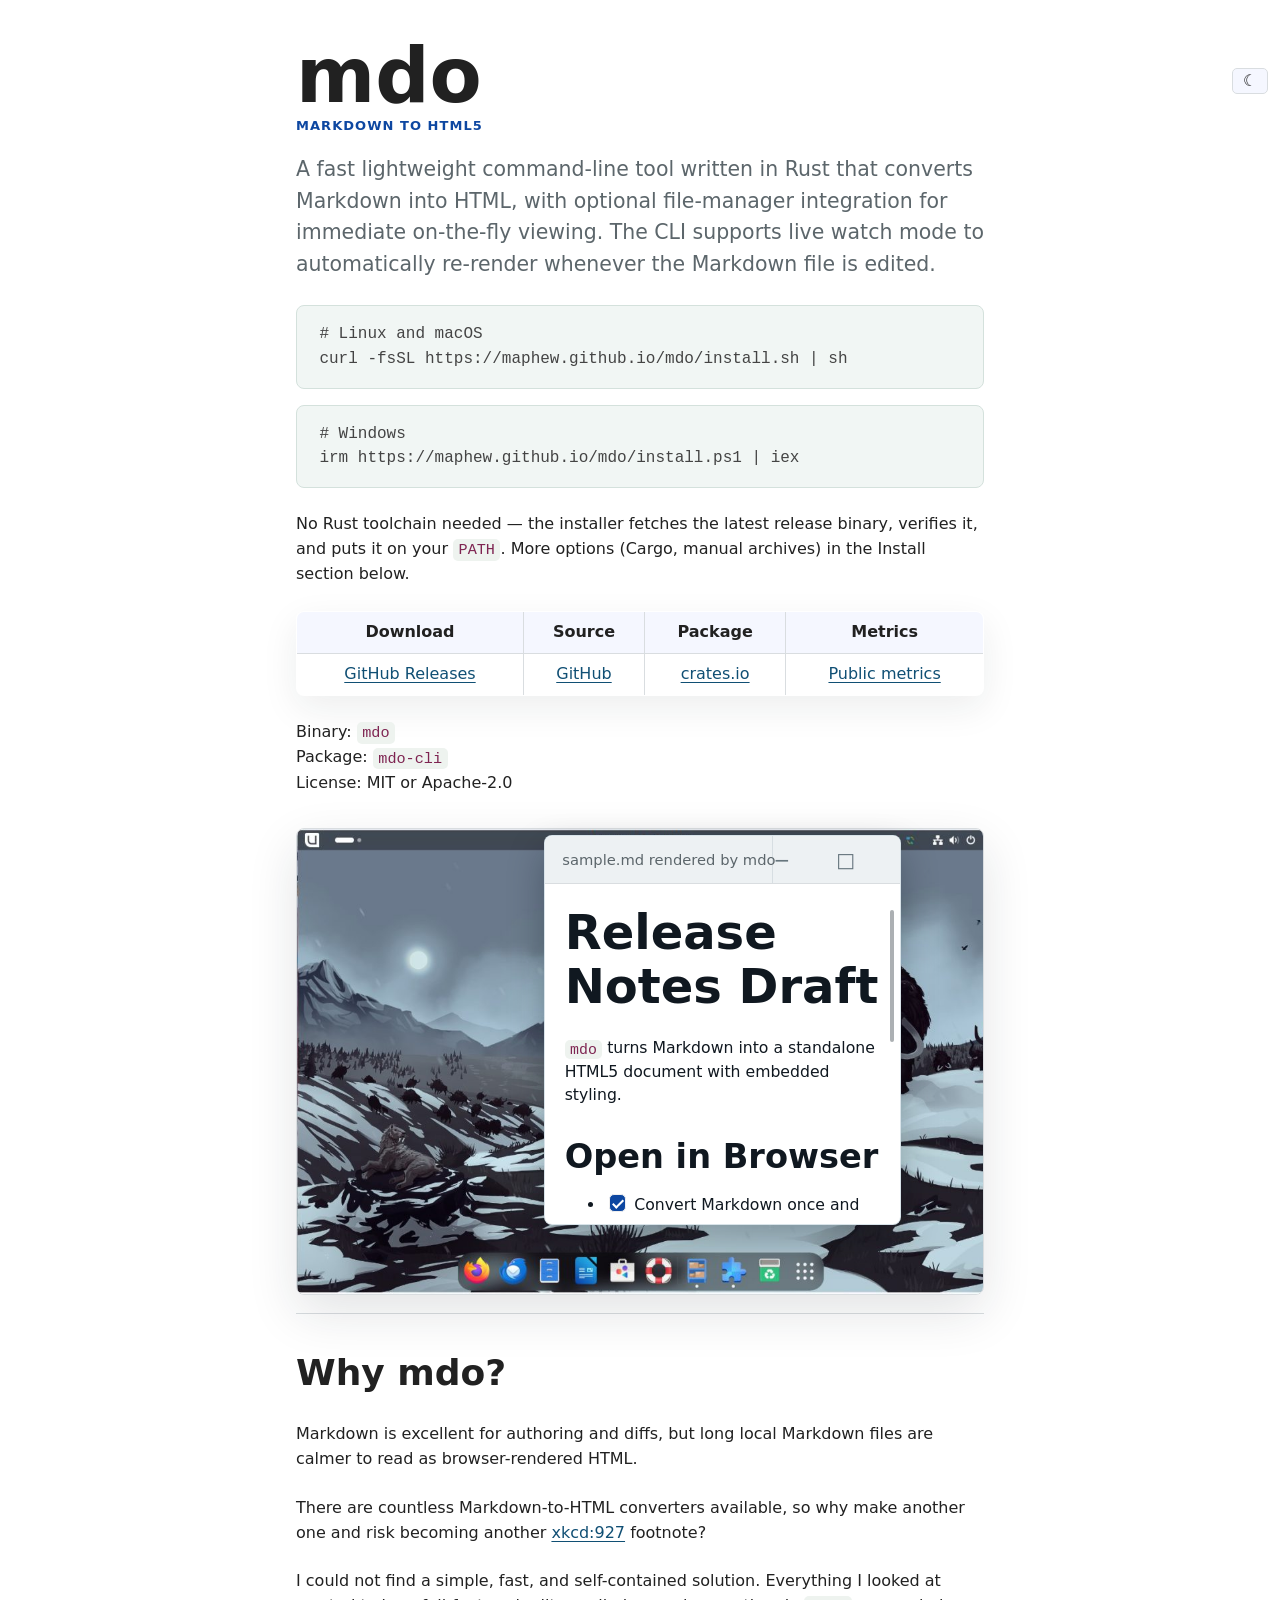
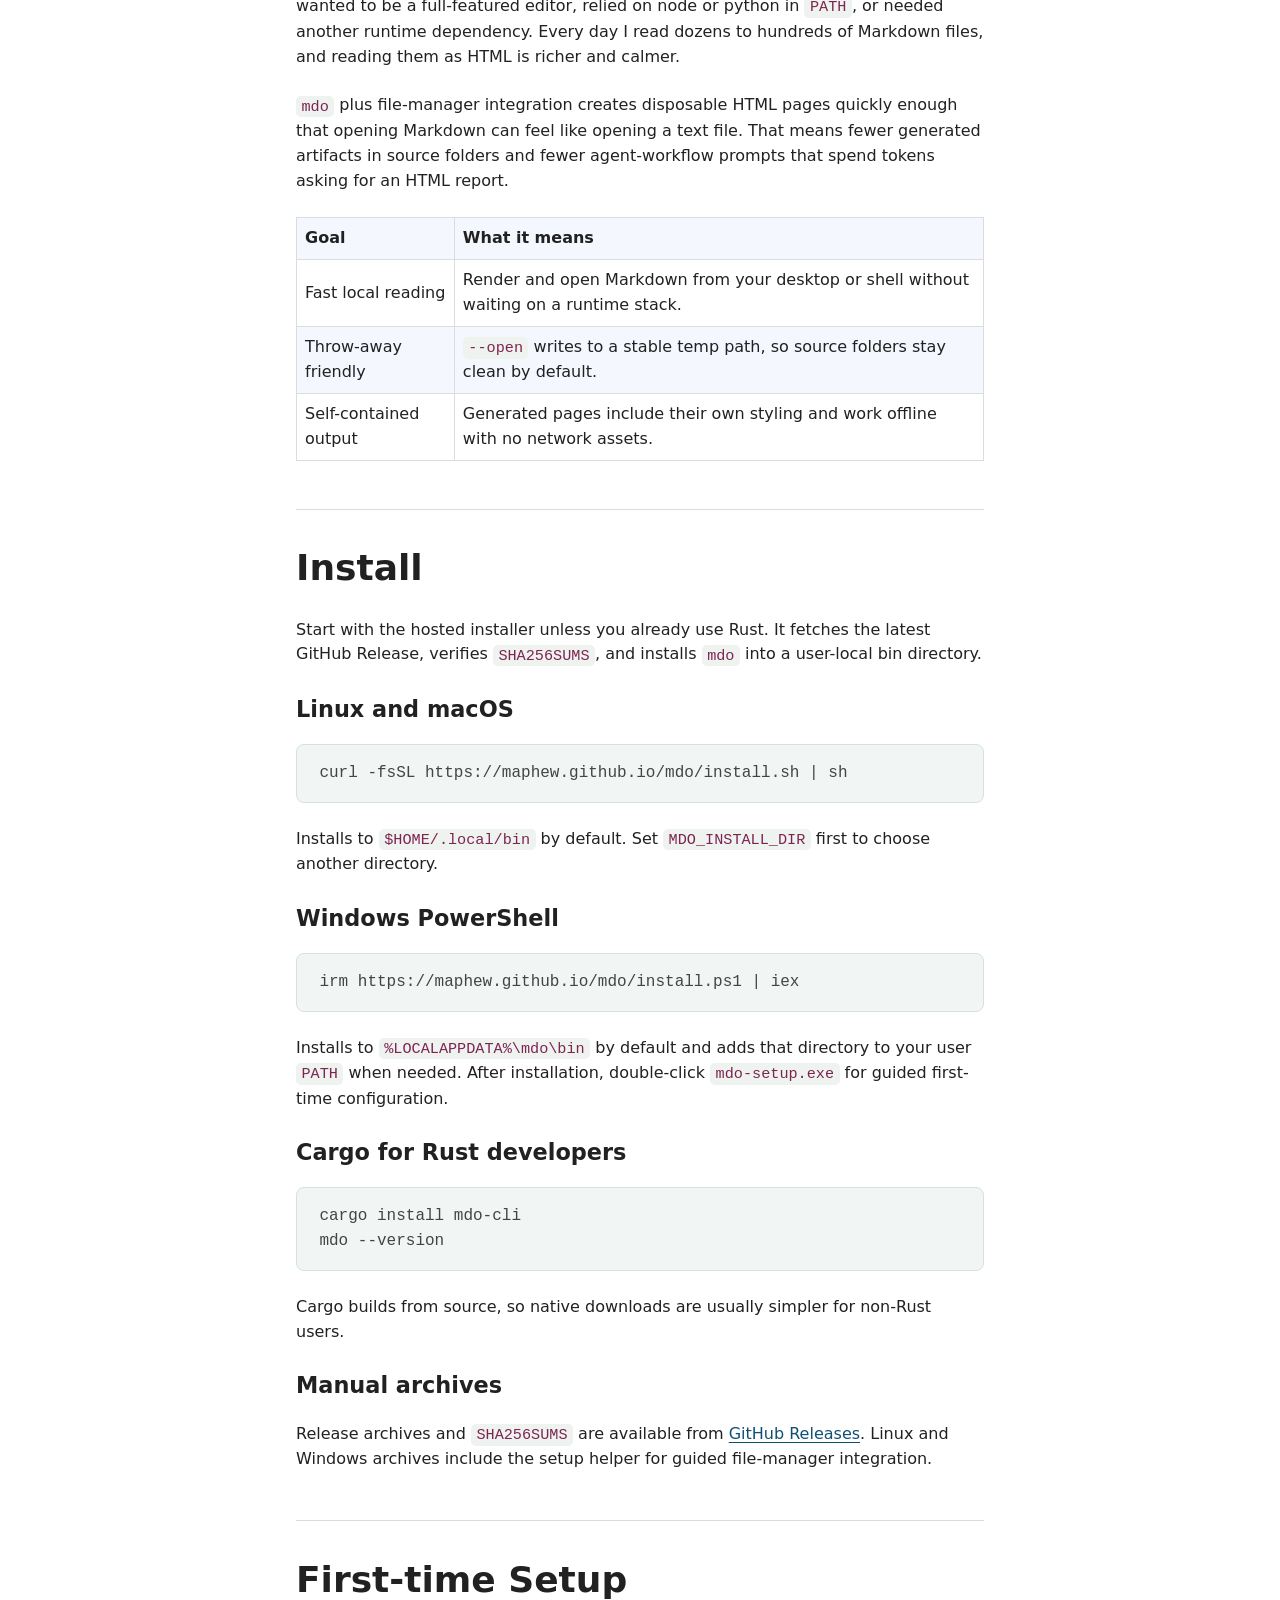
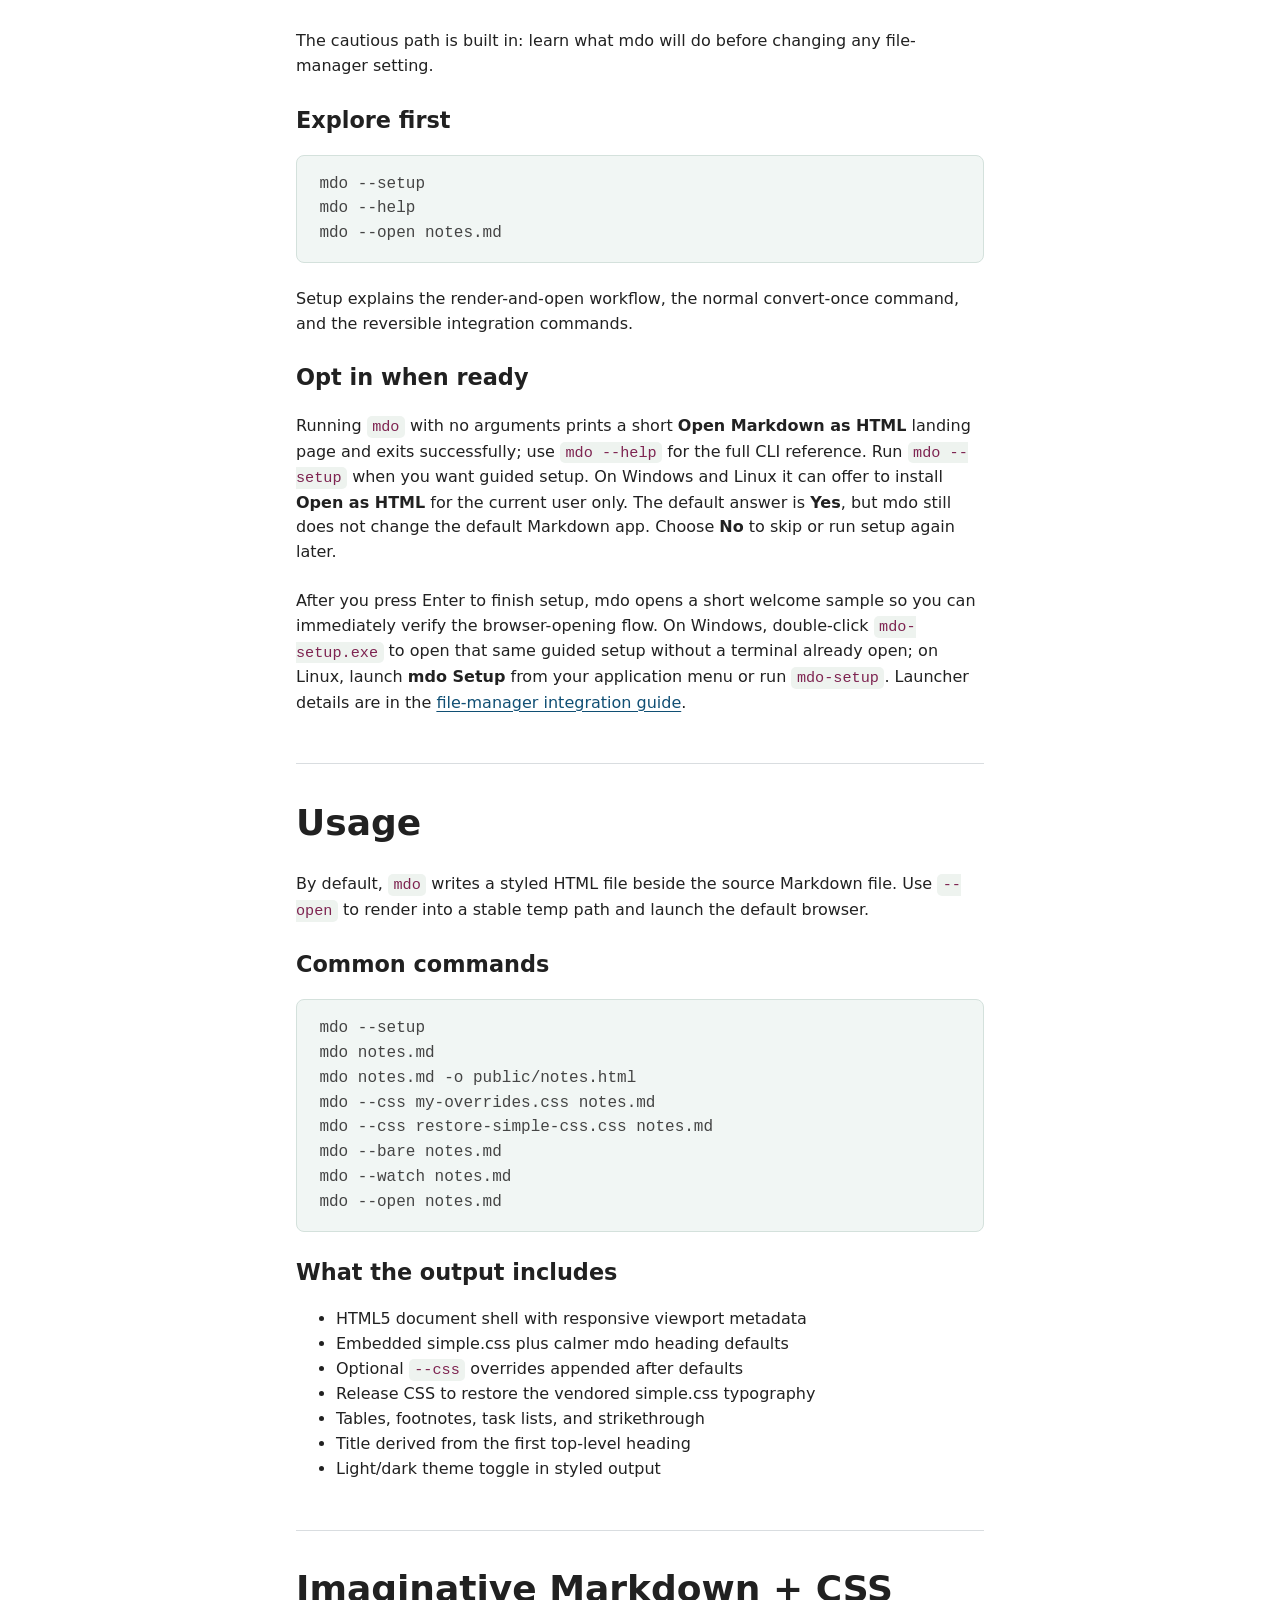
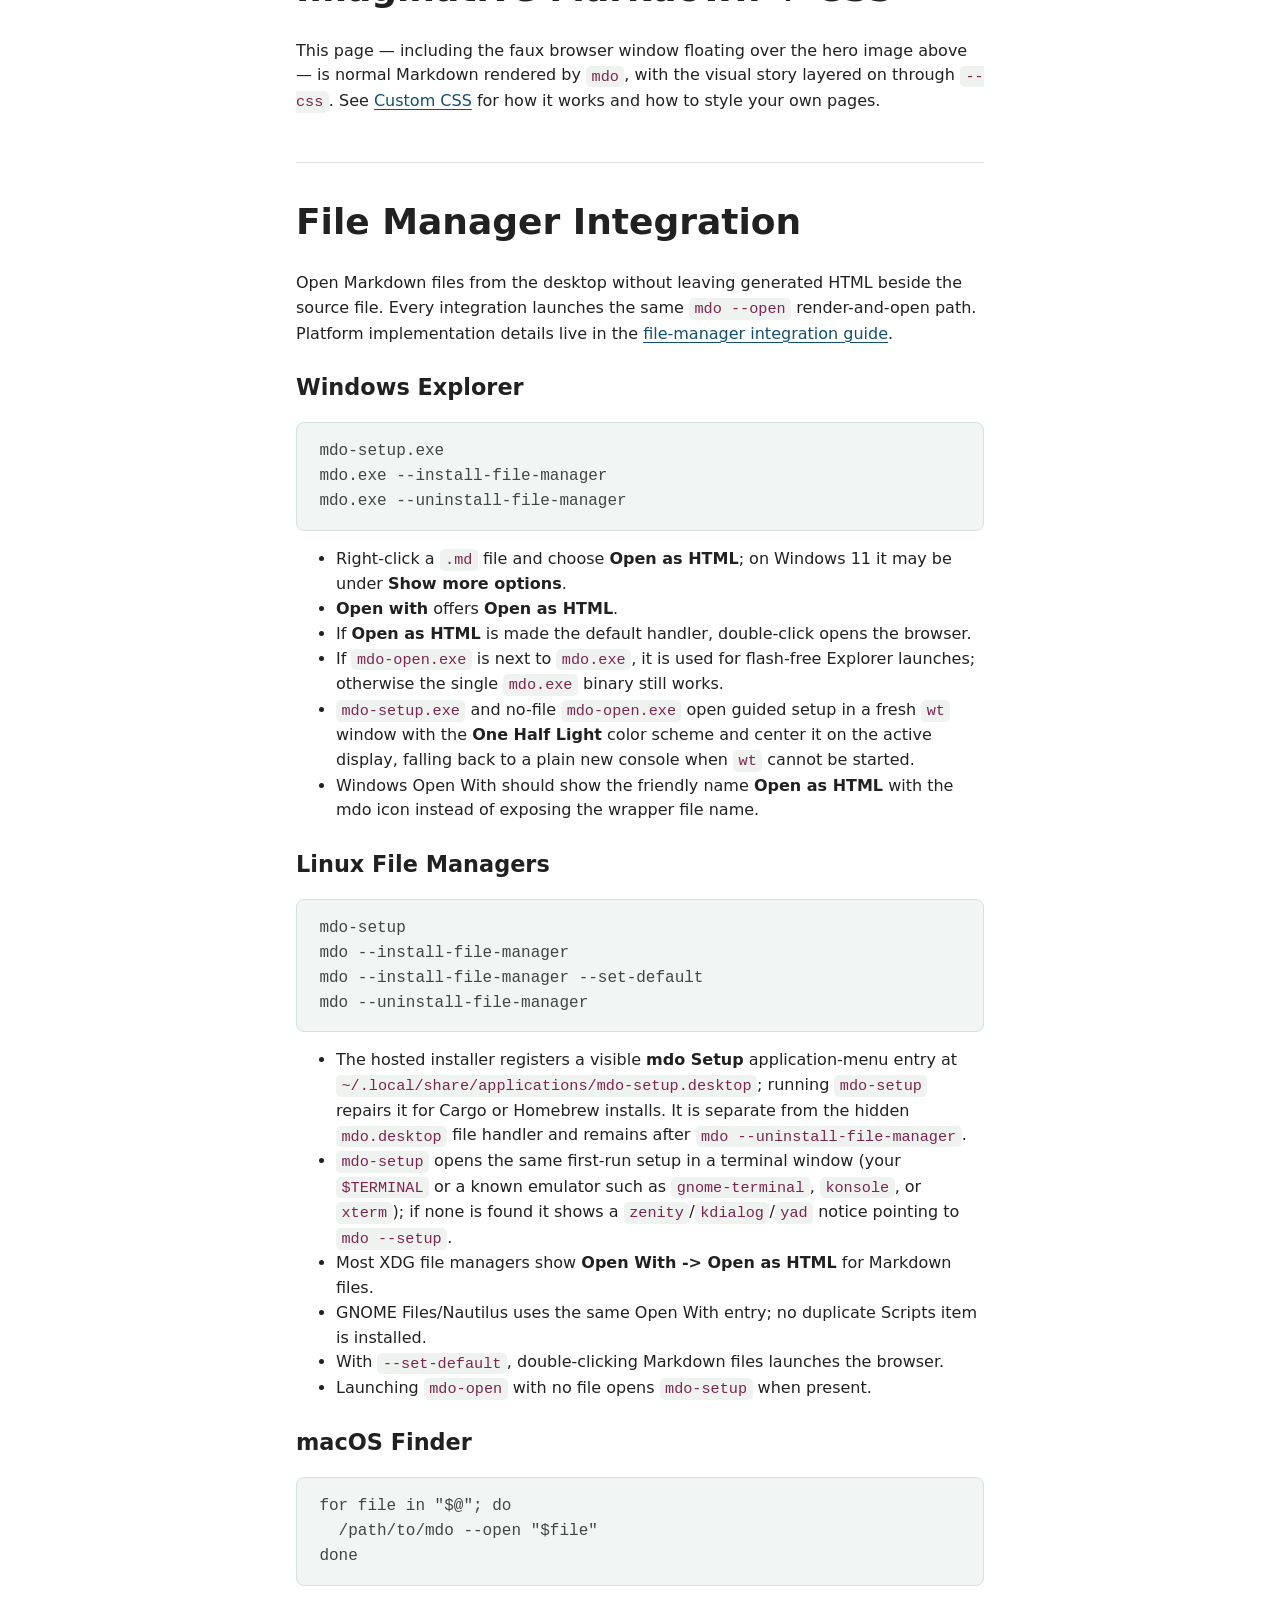
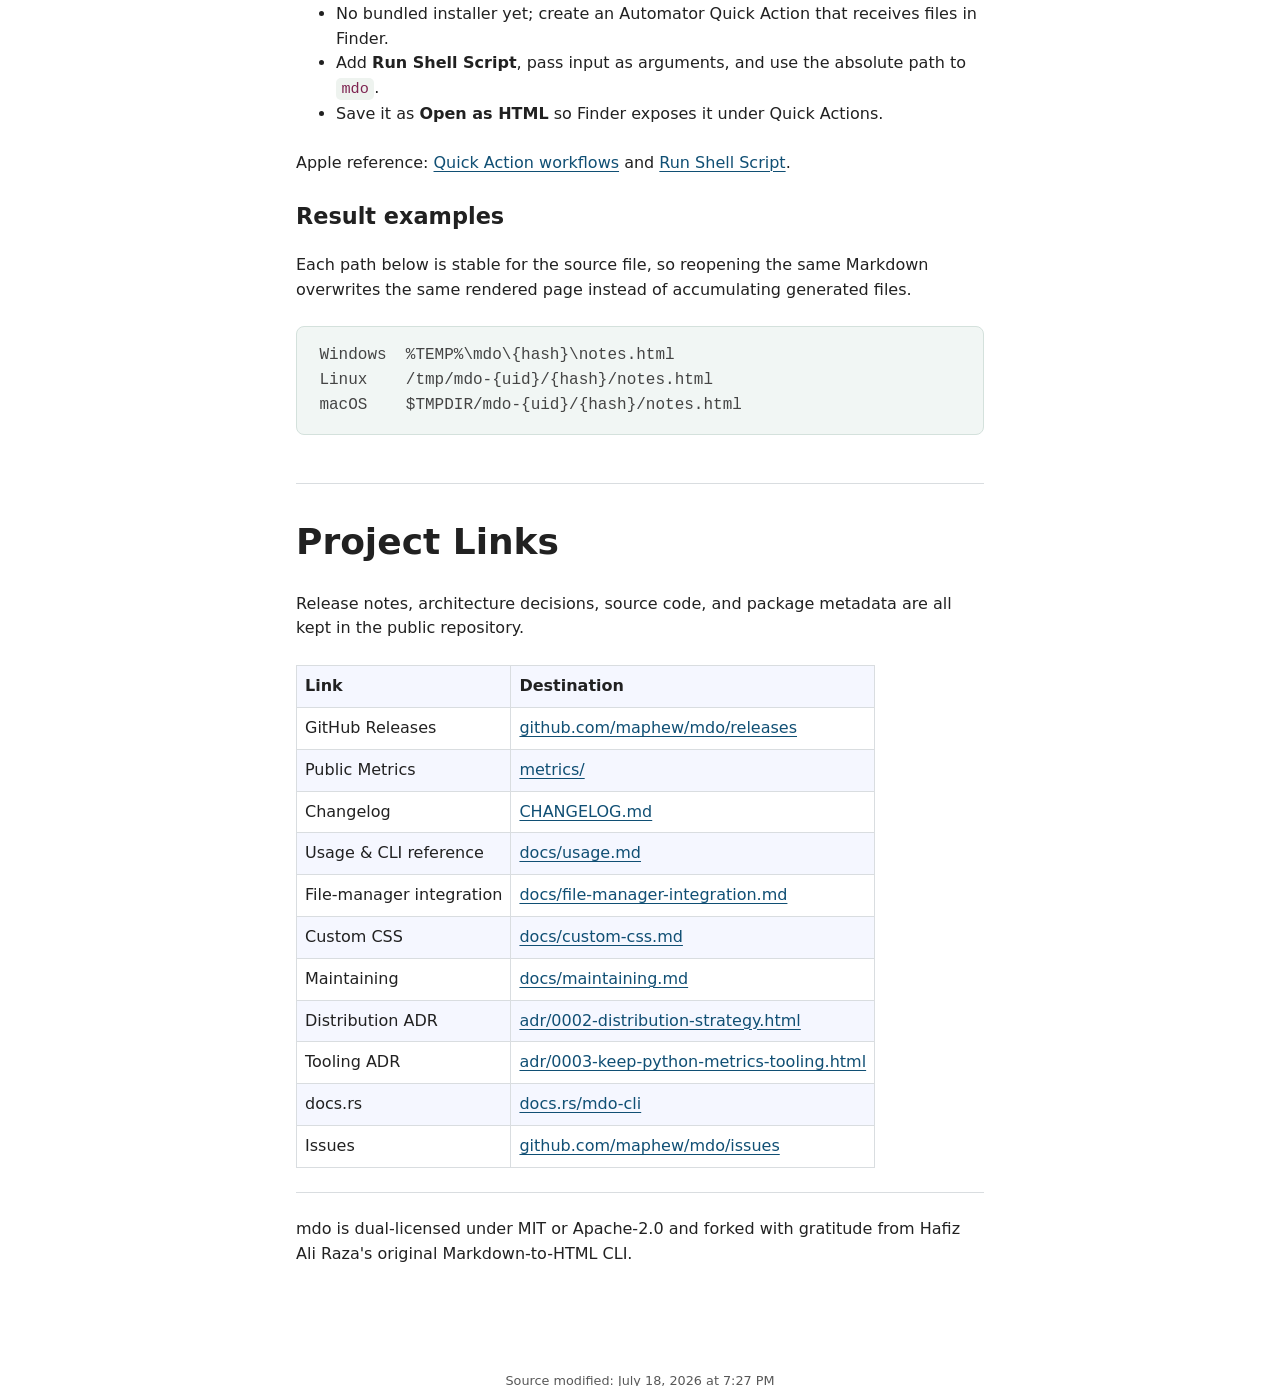
==== commit 1bd1fddf: "docs: lead the project site with desktop installers, not cargo install The site hero promoted `cargo" ====
--- a/docs/index.html
+++ b/docs/index.html
@@ -1511,8 +1511,13 @@
 <h1>mdo</h1>
 <p><strong>Markdown to HTML5</strong></p>
 <p>A fast lightweight command-line tool written in Rust that converts Markdown into HTML, with optional file-manager integration for immediate on-the-fly viewing. The CLI supports live watch mode to automatically re-render whenever the Markdown file is edited.</p>
-<pre><code class="language-bash">cargo install mdo-cli
+<pre><code class="language-bash"># Linux and macOS
+curl -fsSL https://maphew.github.io/mdo/install.sh | sh
 </code></pre>
+<pre><code class="language-powershell"># Windows
+irm https://maphew.github.io/mdo/install.ps1 | iex
+</code></pre>
+<p>No Rust toolchain needed — the installer fetches the latest release binary, verifies it, and puts it on your <code>PATH</code>. More options (Cargo, manual archives) in the Install section below.</p>
 <table><thead><tr><th>Download</th><th>Source</th><th>Package</th><th>Metrics</th></tr></thead><tbody>
 <tr><td><a href="https://github.com/maphew/mdo/releases" rel="noopener noreferrer">GitHub Releases</a></td><td><a href="https://github.com/maphew/mdo" rel="noopener noreferrer">GitHub</a></td><td><a href="https://crates.io/crates/mdo-cli" rel="noopener noreferrer">crates.io</a></td><td><a href="metrics/" rel="noopener noreferrer">Public metrics</a></td></tr>
 </tbody></table>
@@ -1535,7 +1540,7 @@
 </ul>
 <h2>Commands</h2>
 <table><thead><tr><th>Task</th><th>Command</th></tr></thead><tbody>
-<tr><td>Install</td><td><code>cargo install mdo-cli</code></td></tr>
+<tr><td>Install</td><td>Download the release binary</td></tr>
 <tr><td>Convert</td><td><code>mdo notes.md</code></td></tr>
 <tr><td>Open</td><td><code>mdo --open notes.md</code></td></tr>
 </tbody></table>
@@ -1668,7 +1673,7 @@
 <p>mdo is dual-licensed under MIT or Apache-2.0 and forked with gratitude from Hafiz Ali Raza's original Markdown-to-HTML CLI.</p>
 
 </main>
-<footer class="mdo-source-meta">Source modified: <time datetime="2026-07-17T22:54:22Z">July 17, 2026, 10:54 PM UTC</time></footer>
+<footer class="mdo-source-meta">Source modified: <time datetime="2026-07-18T19:27:56Z">July 18, 2026, 7:27 PM UTC</time></footer>
 <script>
 (function(){var t=document.querySelector('.mdo-source-meta time');if(!t)return;var d=new Date(t.getAttribute('datetime'));if(isNaN(d))return;try{t.textContent=d.toLocaleString(undefined,{year:'numeric',month:'long',day:'numeric',hour:'numeric',minute:'2-digit'});}catch(e){}})();
 </script>
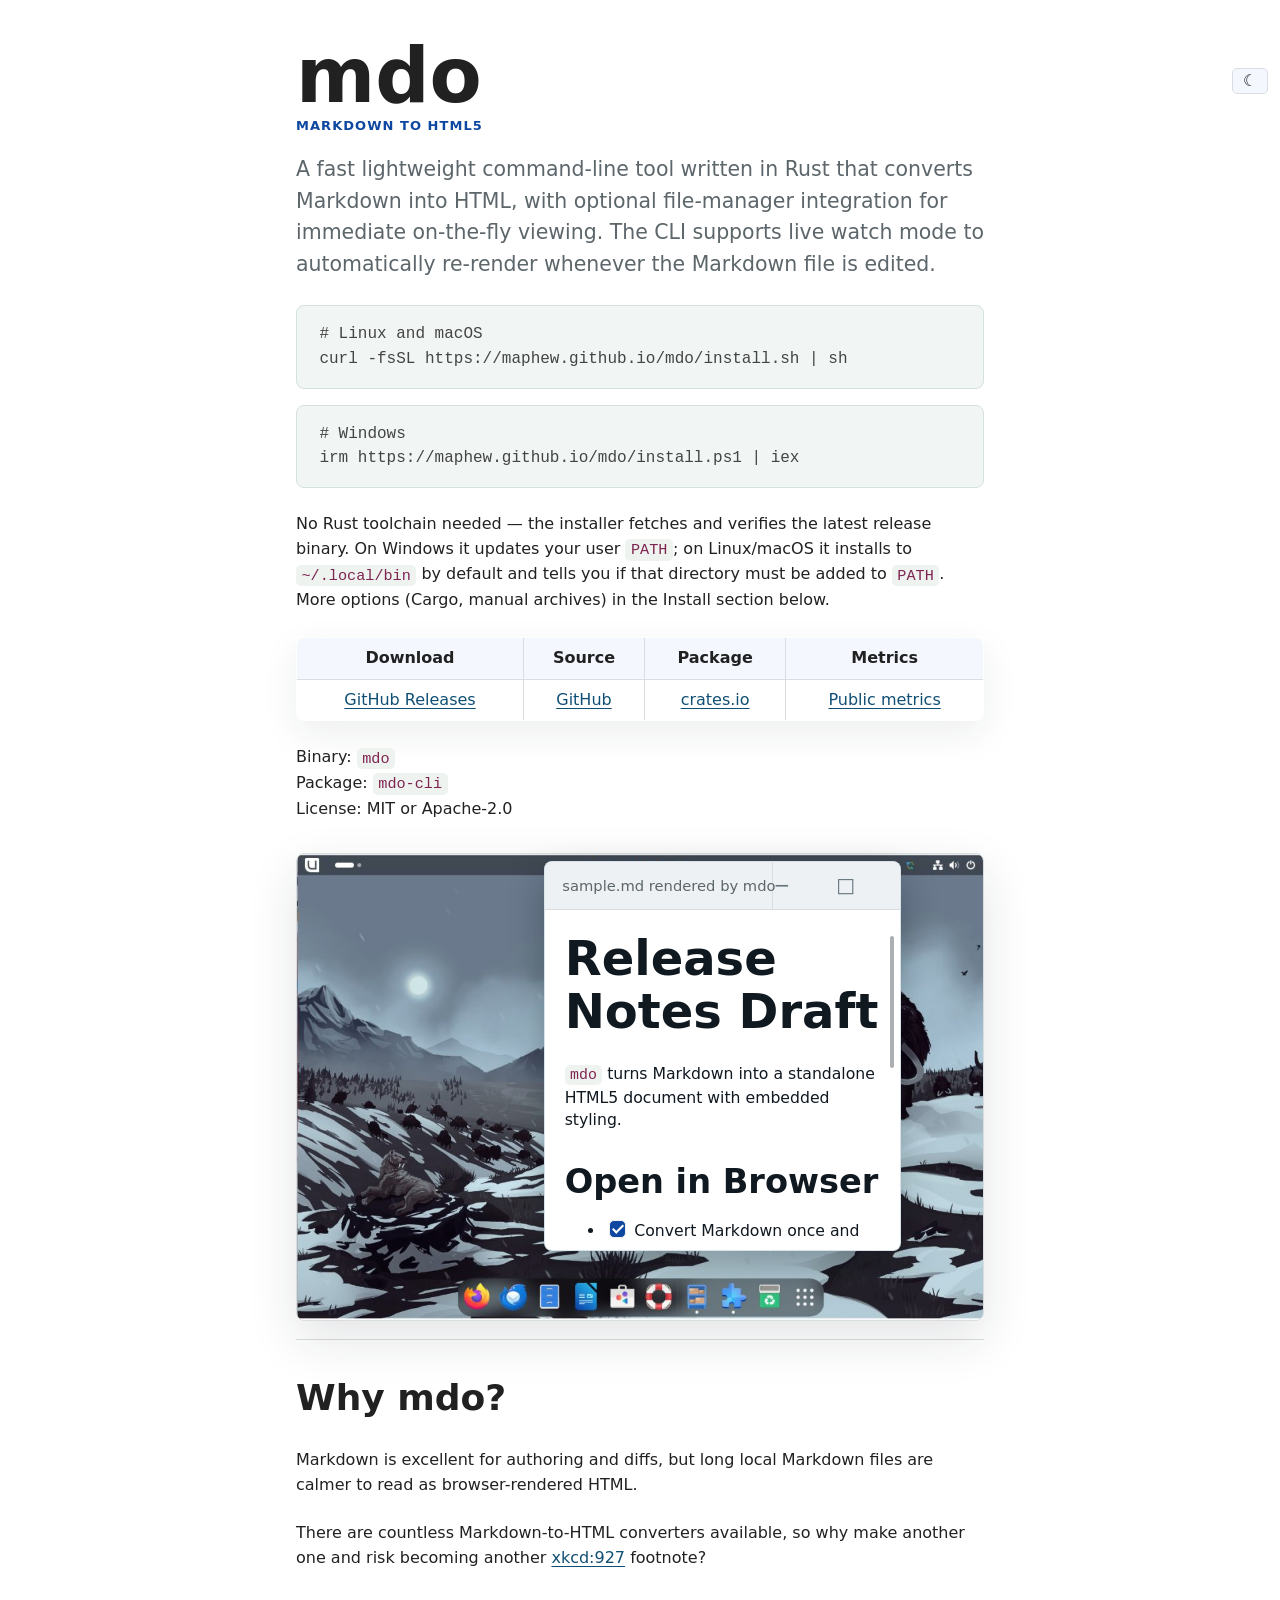
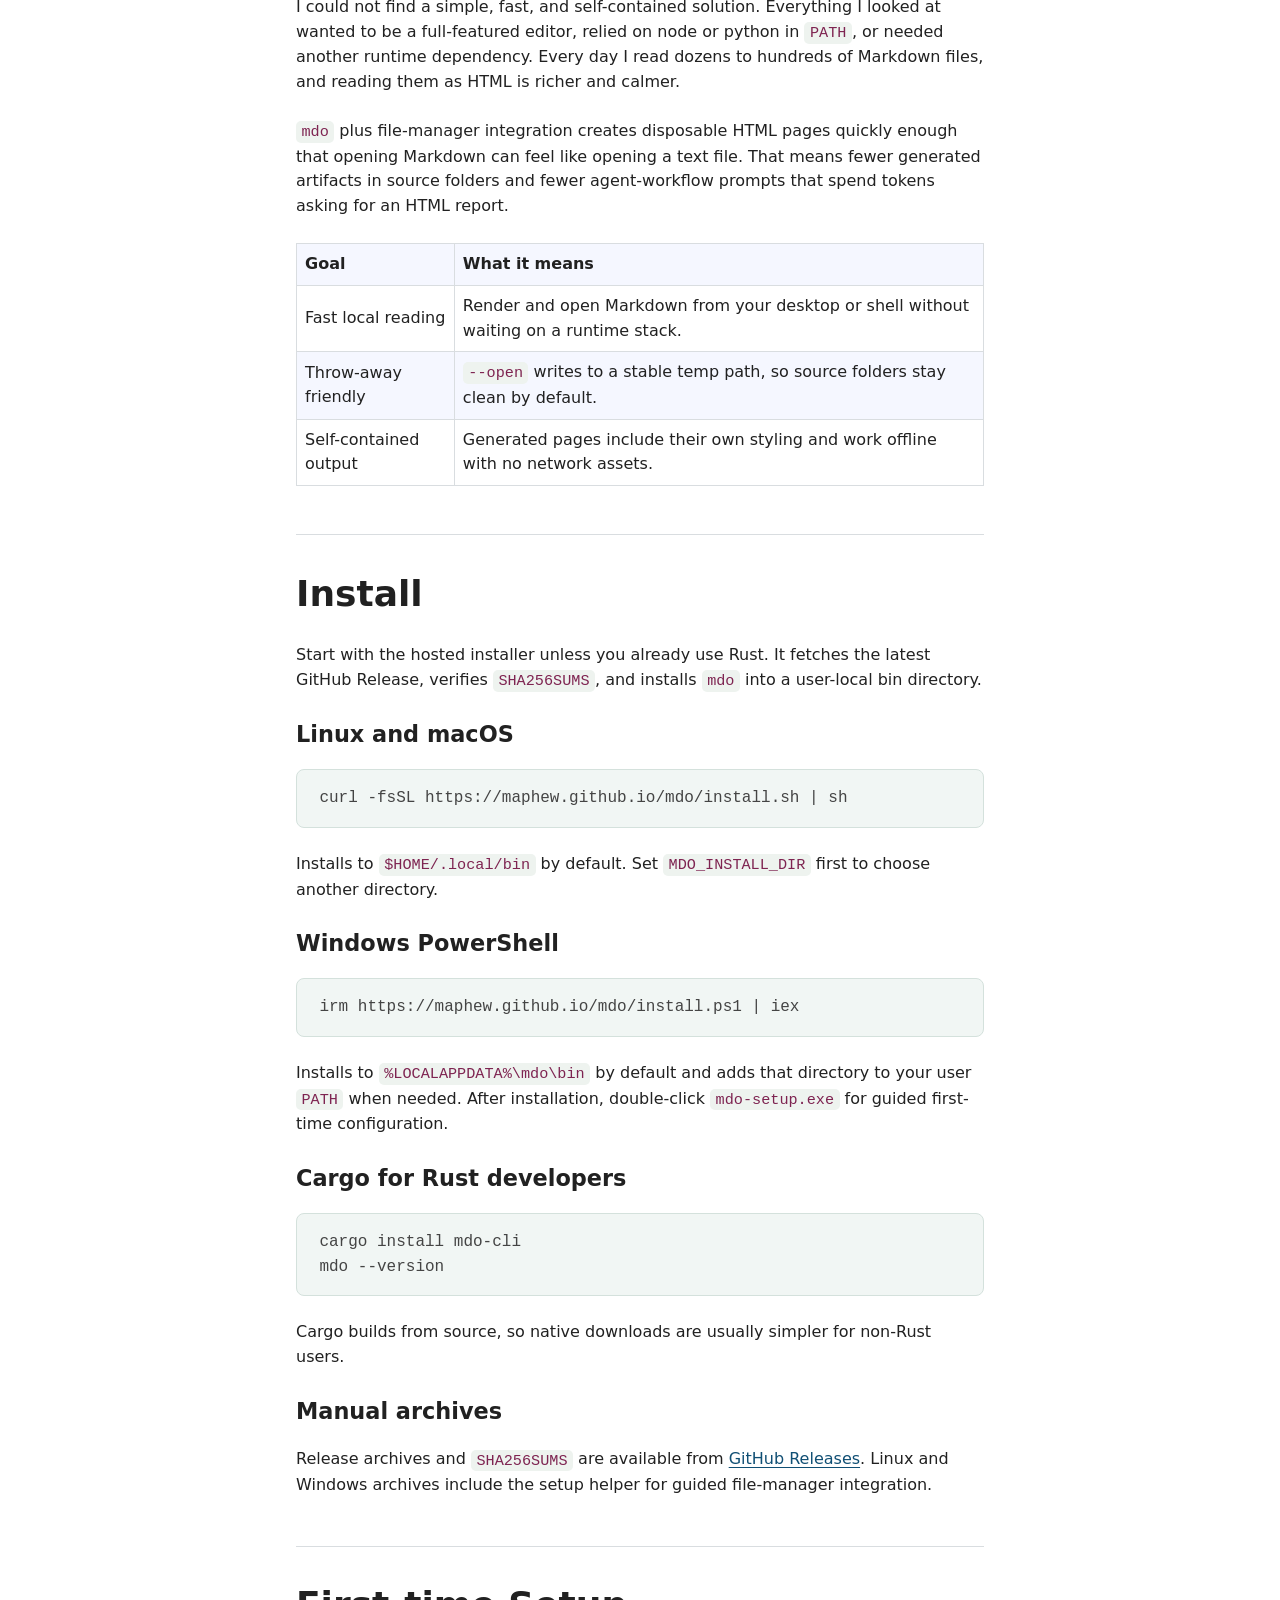
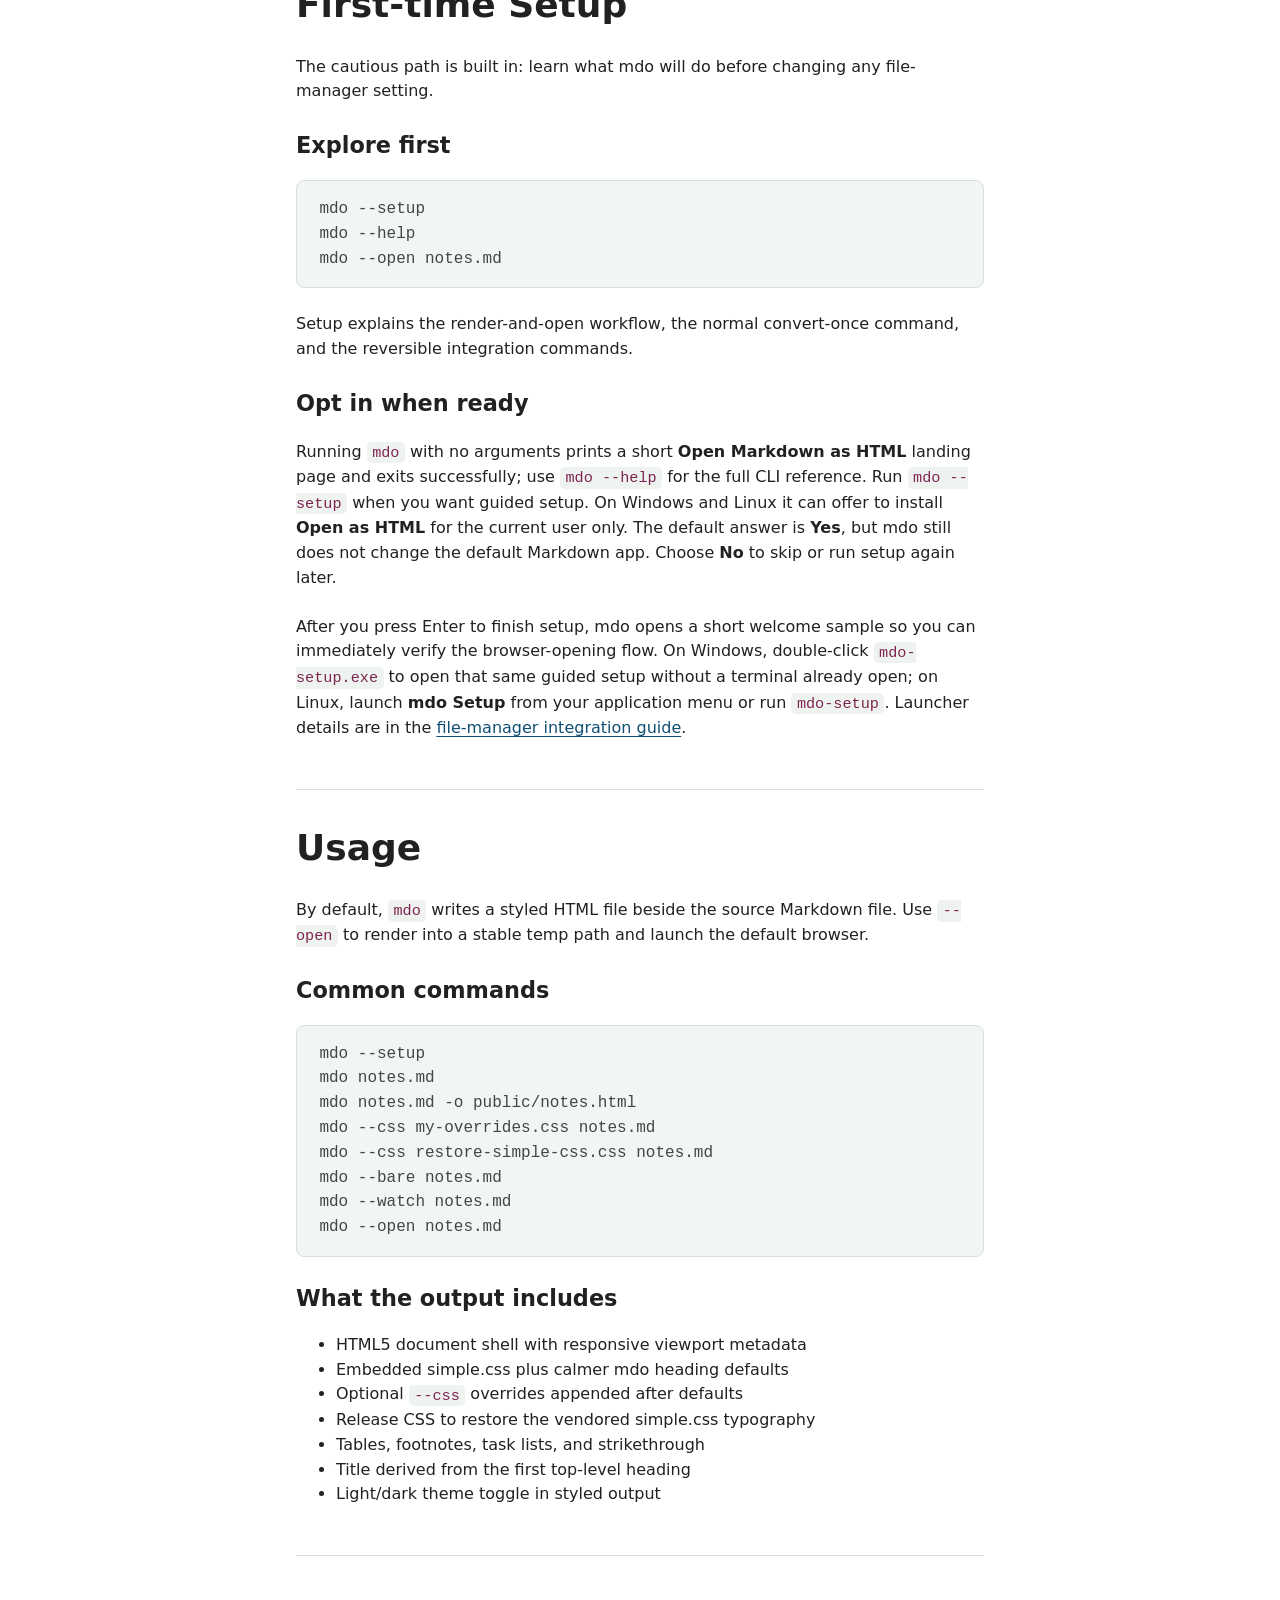
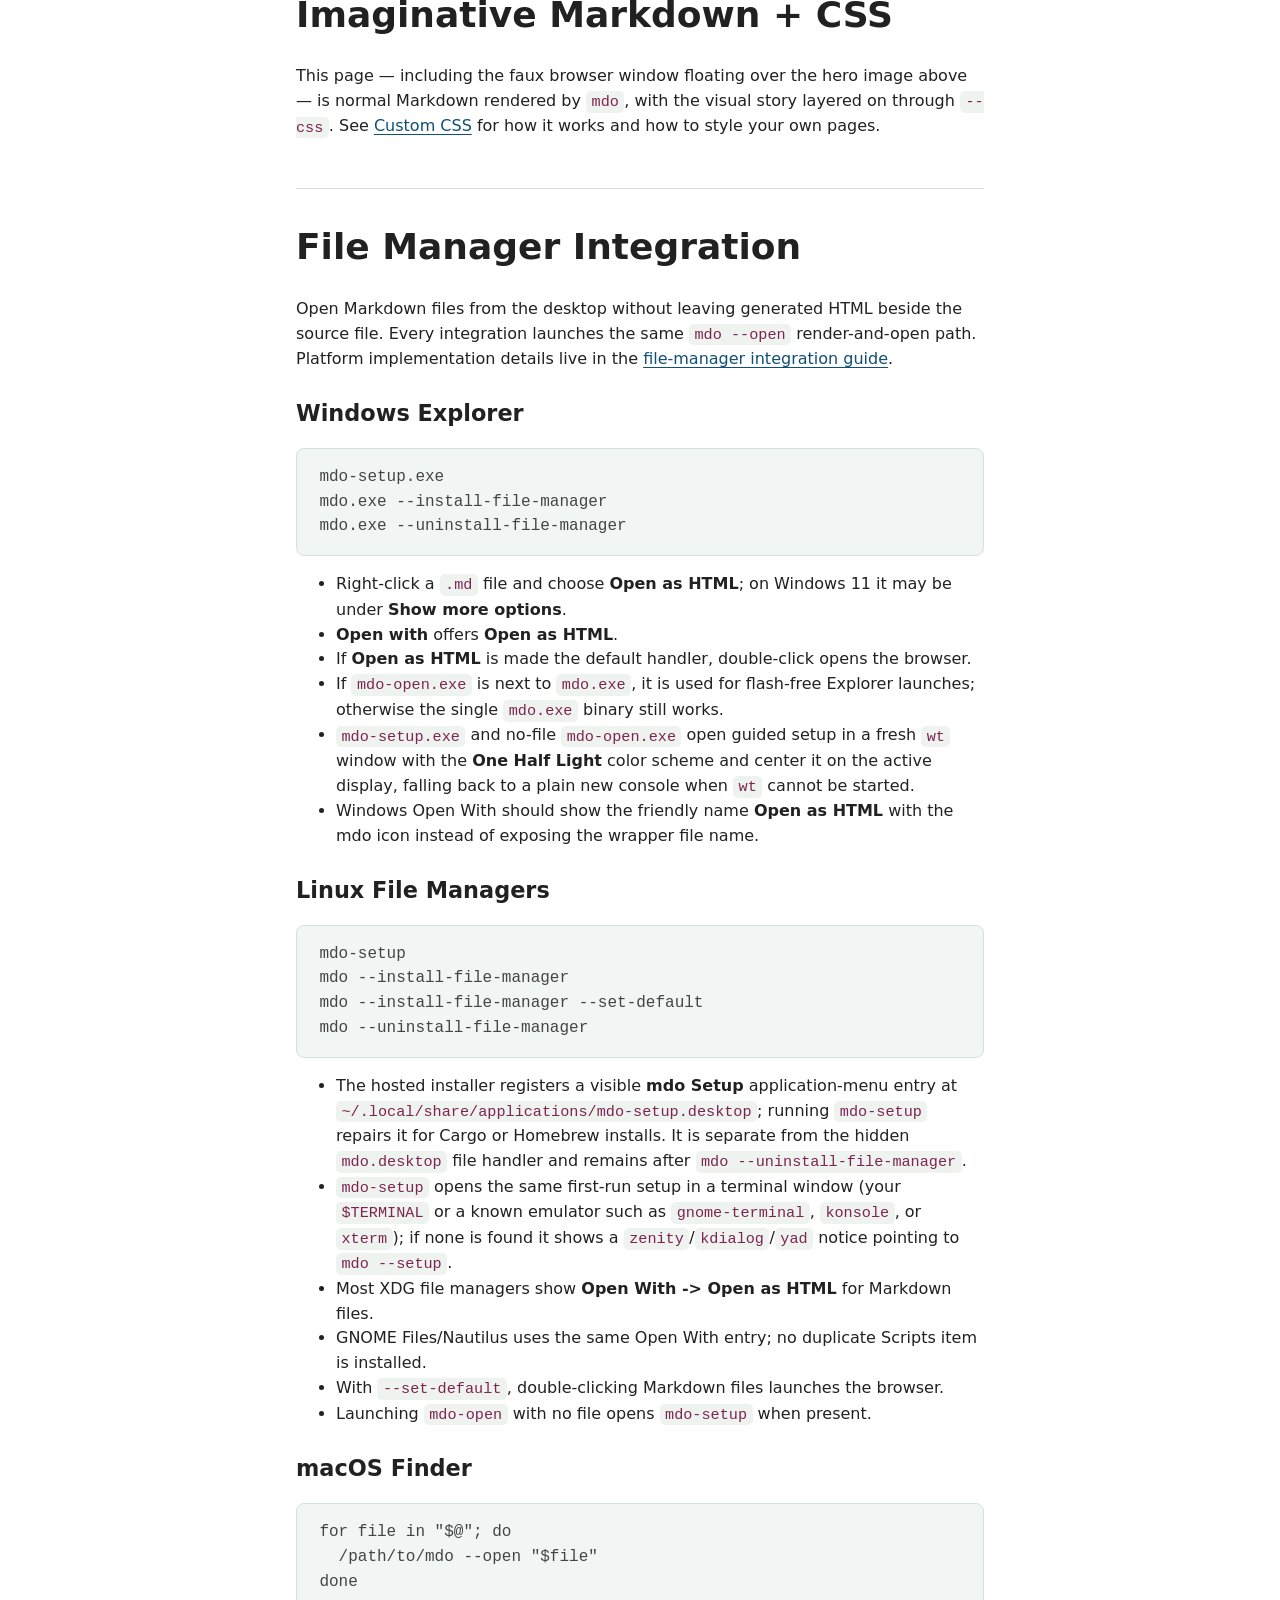
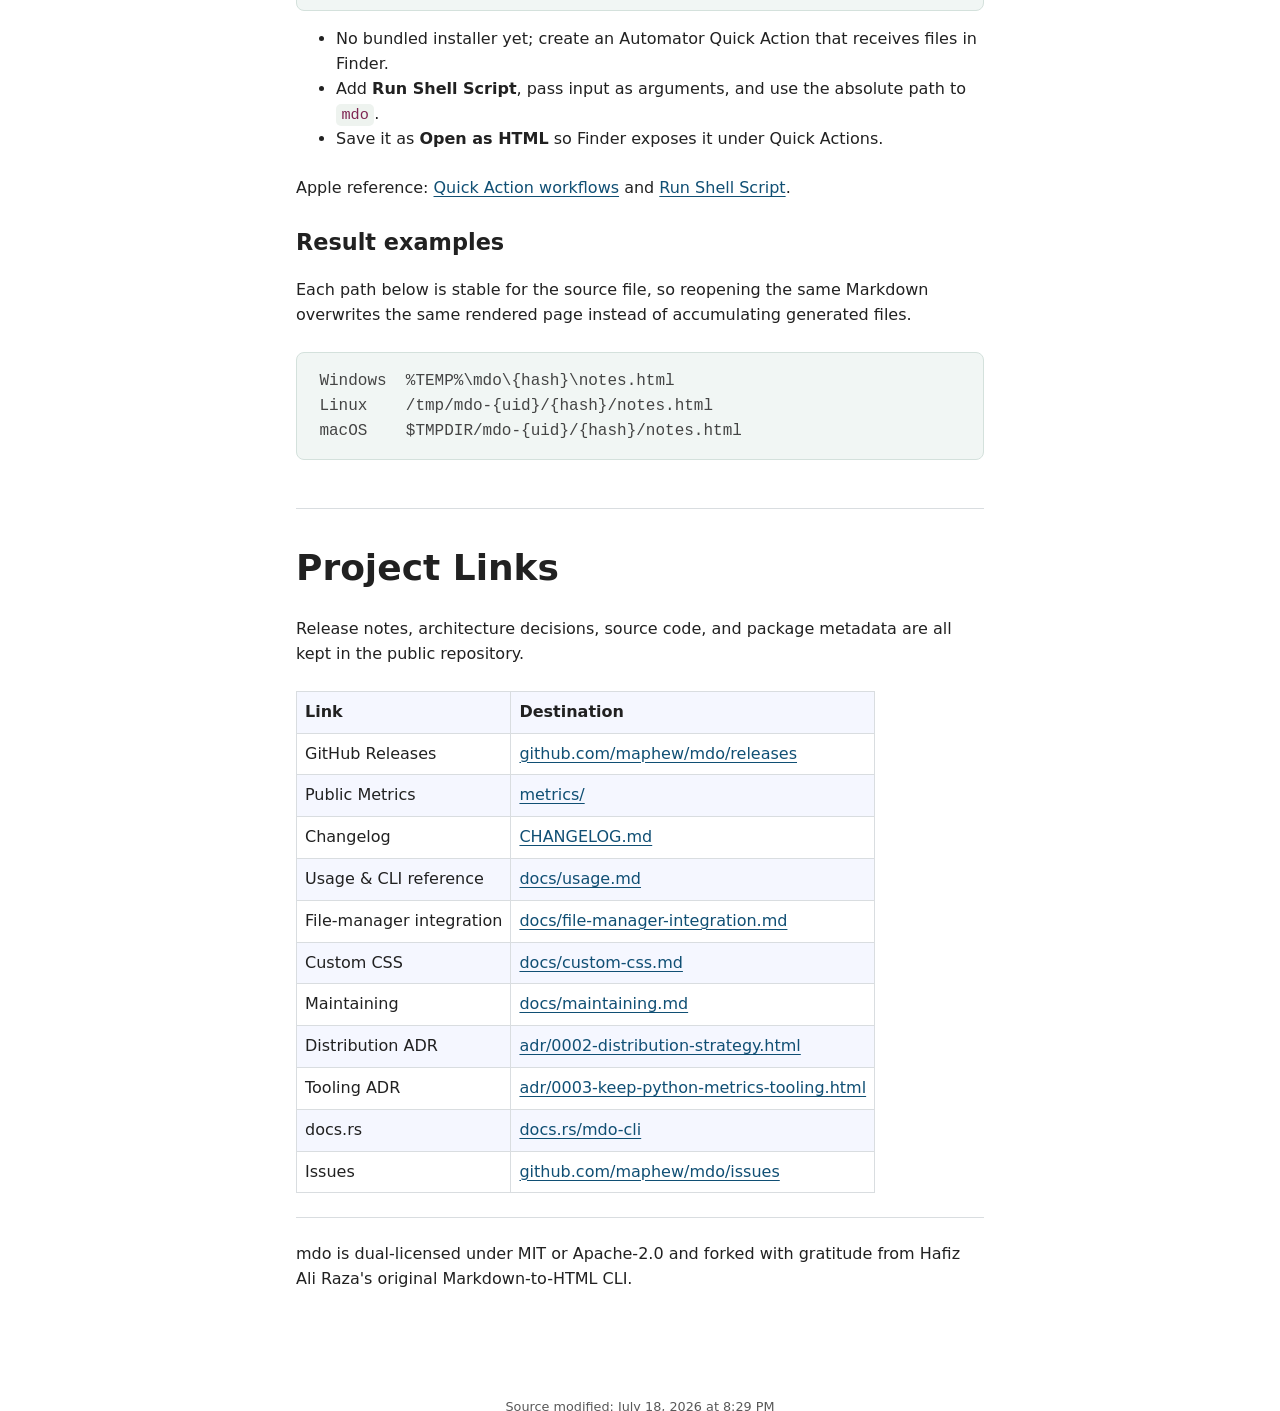
==== commit 75735759: "docs: clarify installer PATH behavior Agent-Signature: codex-gpt5-high on behalf of maphew" ====
--- a/docs/index.html
+++ b/docs/index.html
@@ -1517,7 +1517,7 @@
 <pre><code class="language-powershell"># Windows
 irm https://maphew.github.io/mdo/install.ps1 | iex
 </code></pre>
-<p>No Rust toolchain needed — the installer fetches the latest release binary, verifies it, and puts it on your <code>PATH</code>. More options (Cargo, manual archives) in the Install section below.</p>
+<p>No Rust toolchain needed — the installer fetches and verifies the latest release binary. On Windows it updates your user <code>PATH</code>; on Linux/macOS it installs to <code>~/.local/bin</code> by default and tells you if that directory must be added to <code>PATH</code>. More options (Cargo, manual archives) in the Install section below.</p>
 <table><thead><tr><th>Download</th><th>Source</th><th>Package</th><th>Metrics</th></tr></thead><tbody>
 <tr><td><a href="https://github.com/maphew/mdo/releases" rel="noopener noreferrer">GitHub Releases</a></td><td><a href="https://github.com/maphew/mdo" rel="noopener noreferrer">GitHub</a></td><td><a href="https://crates.io/crates/mdo-cli" rel="noopener noreferrer">crates.io</a></td><td><a href="metrics/" rel="noopener noreferrer">Public metrics</a></td></tr>
 </tbody></table>
@@ -1673,7 +1673,7 @@
 <p>mdo is dual-licensed under MIT or Apache-2.0 and forked with gratitude from Hafiz Ali Raza's original Markdown-to-HTML CLI.</p>
 
 </main>
-<footer class="mdo-source-meta">Source modified: <time datetime="2026-07-18T19:27:56Z">July 18, 2026, 7:27 PM UTC</time></footer>
+<footer class="mdo-source-meta">Source modified: <time datetime="2026-07-18T20:29:36Z">July 18, 2026, 8:29 PM UTC</time></footer>
 <script>
 (function(){var t=document.querySelector('.mdo-source-meta time');if(!t)return;var d=new Date(t.getAttribute('datetime'));if(isNaN(d))return;try{t.textContent=d.toLocaleString(undefined,{year:'numeric',month:'long',day:'numeric',hour:'numeric',minute:'2-digit'});}catch(e){}})();
 </script>
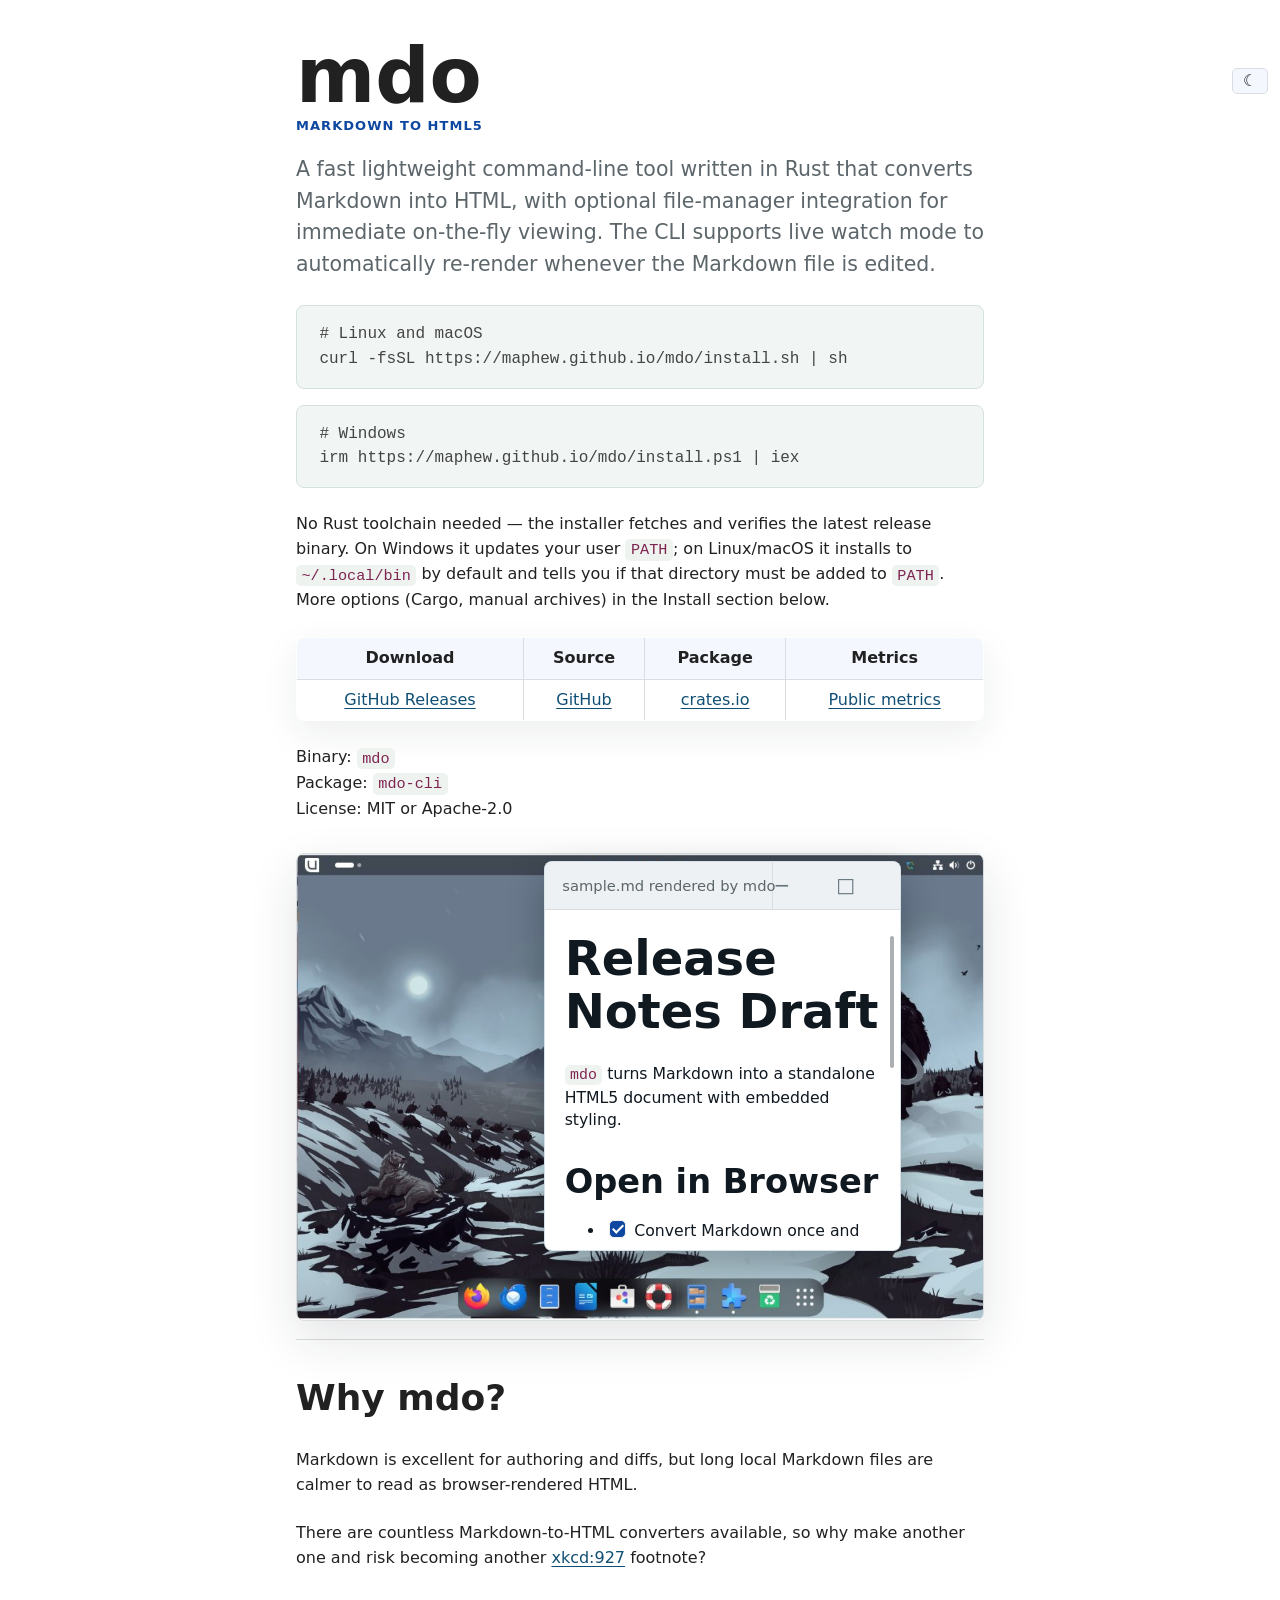
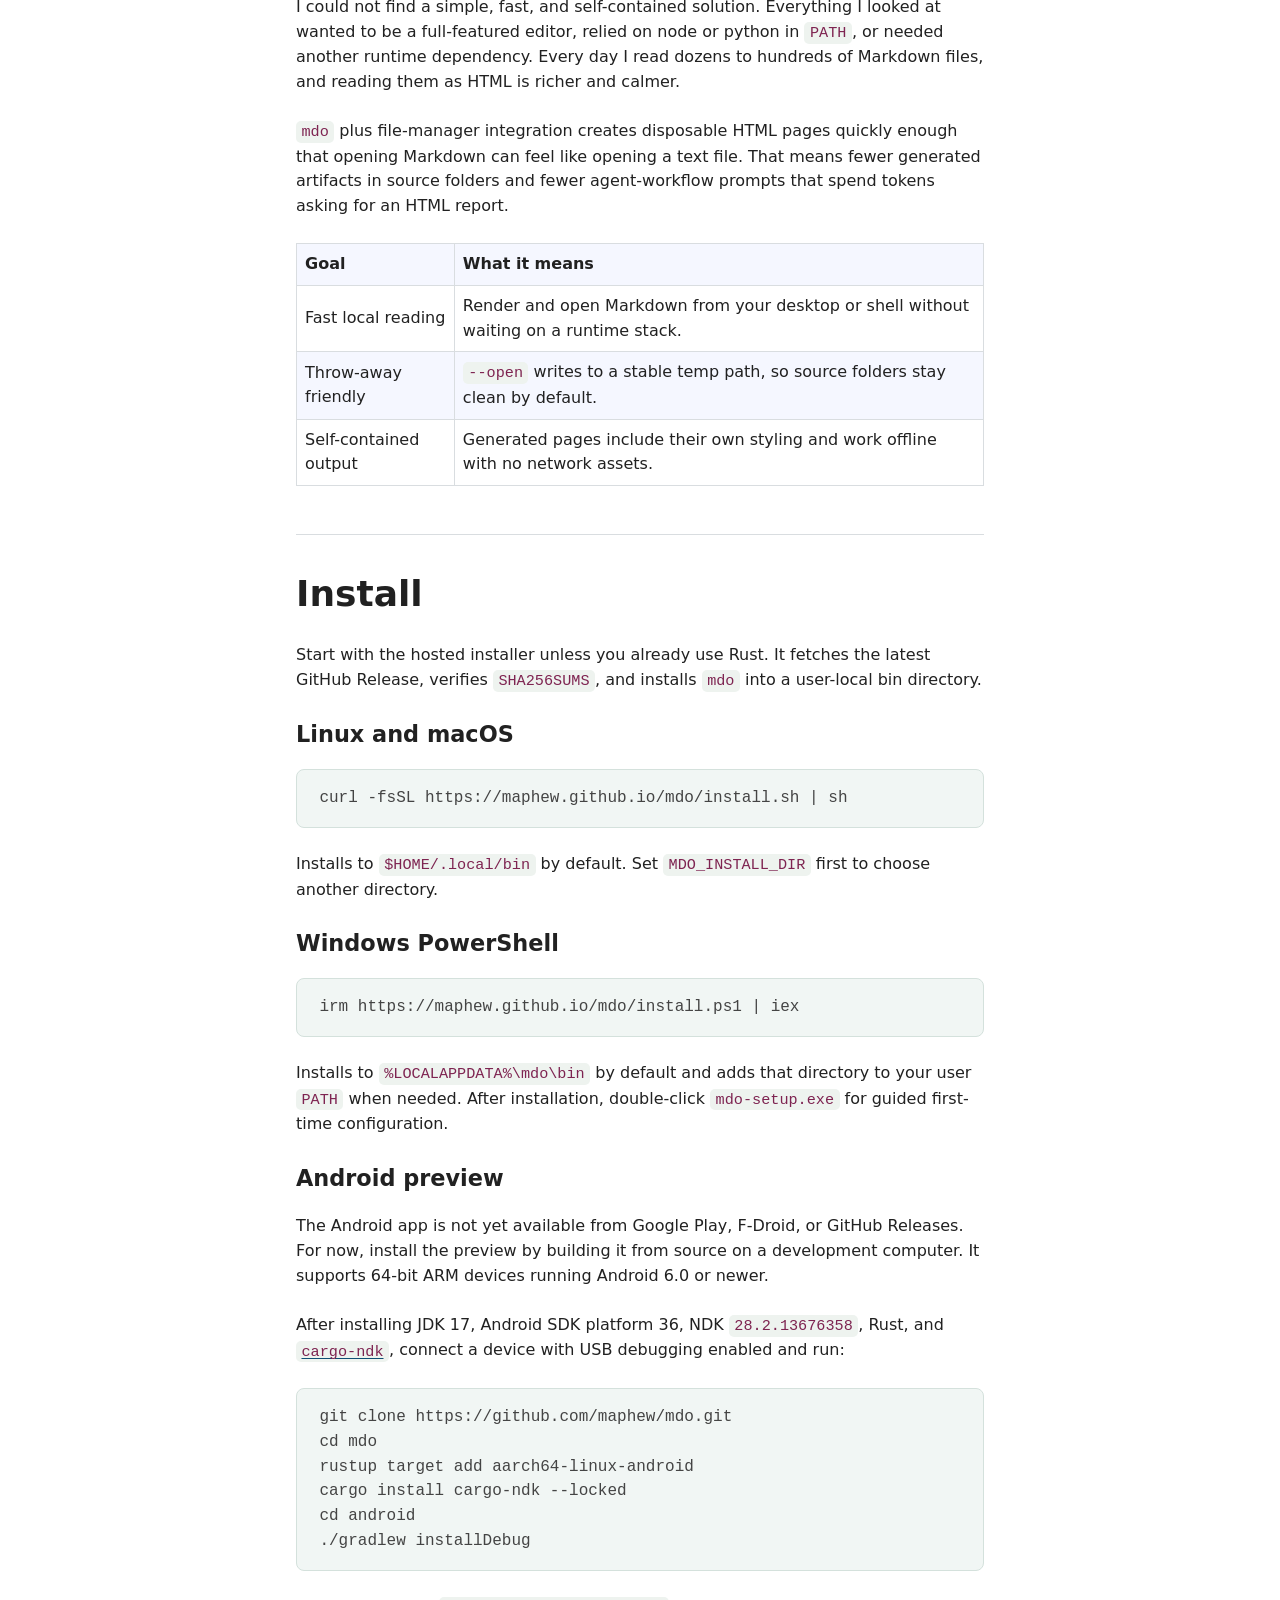
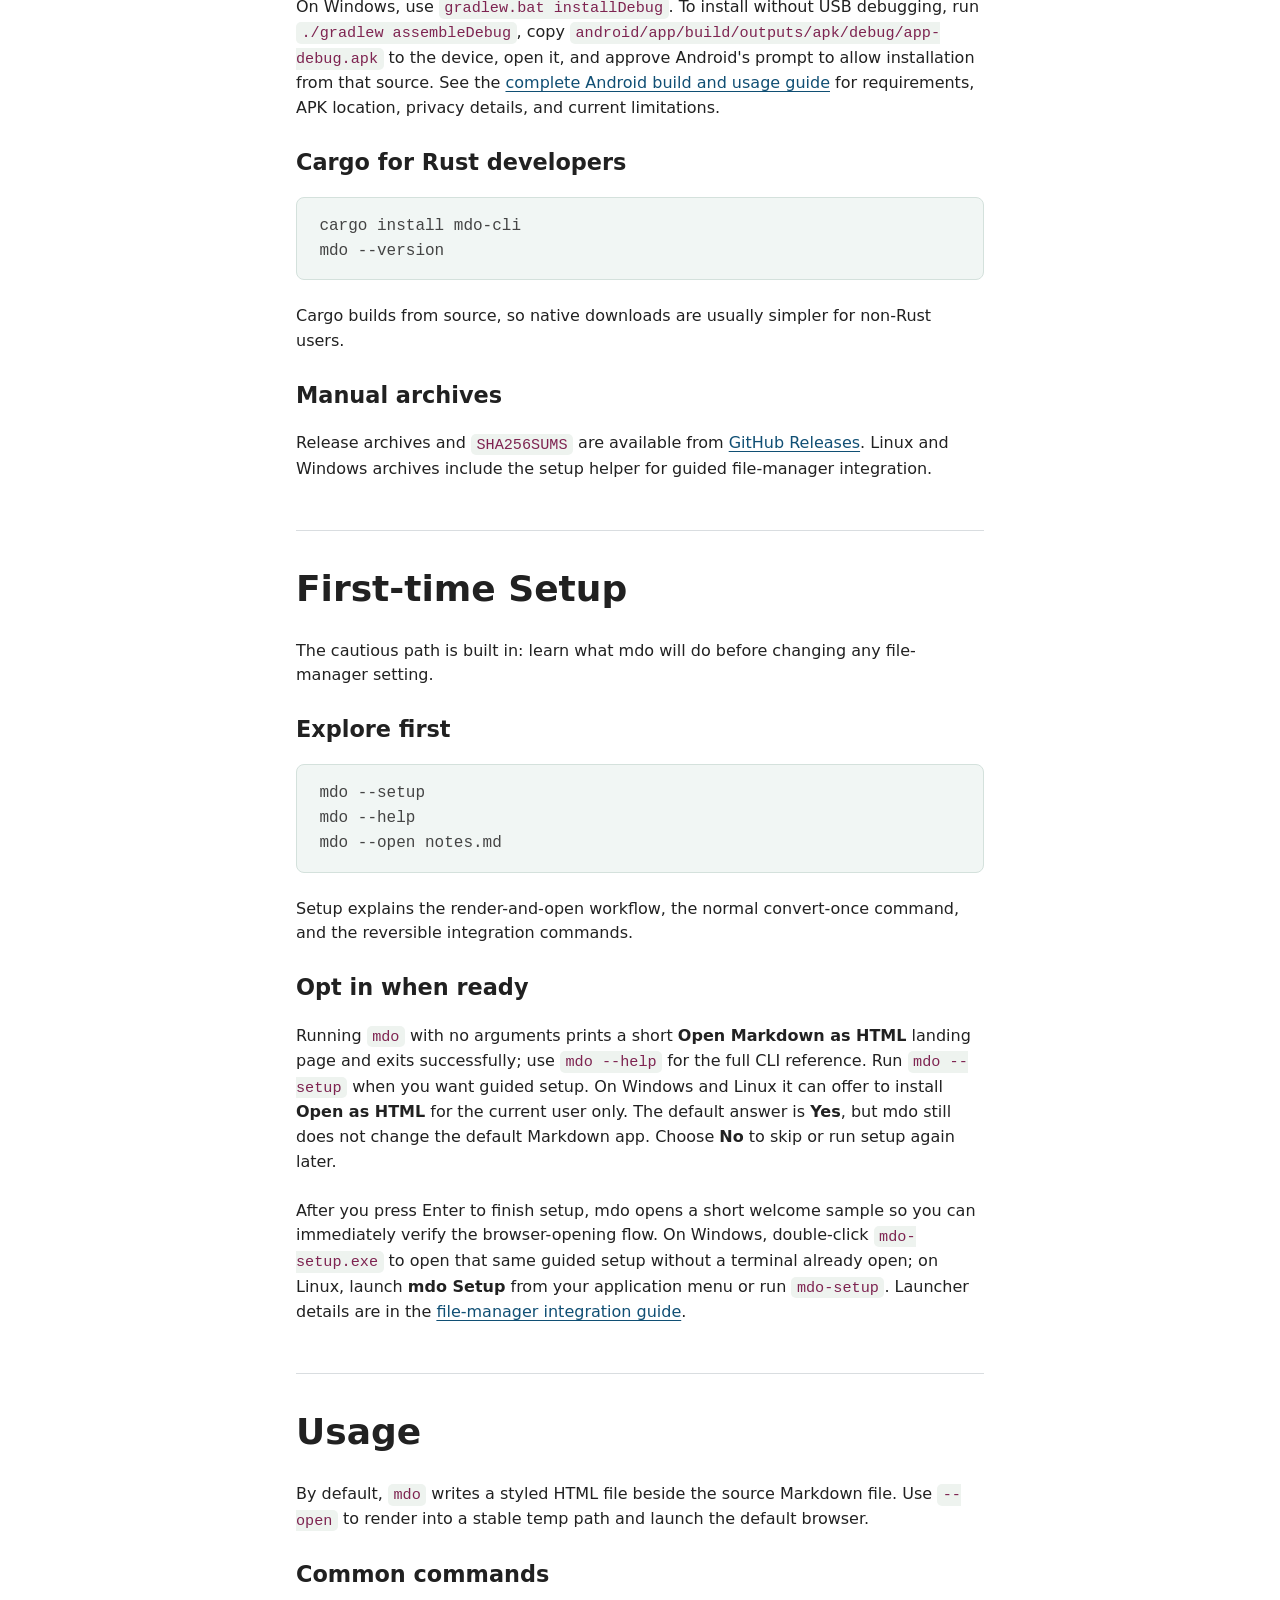
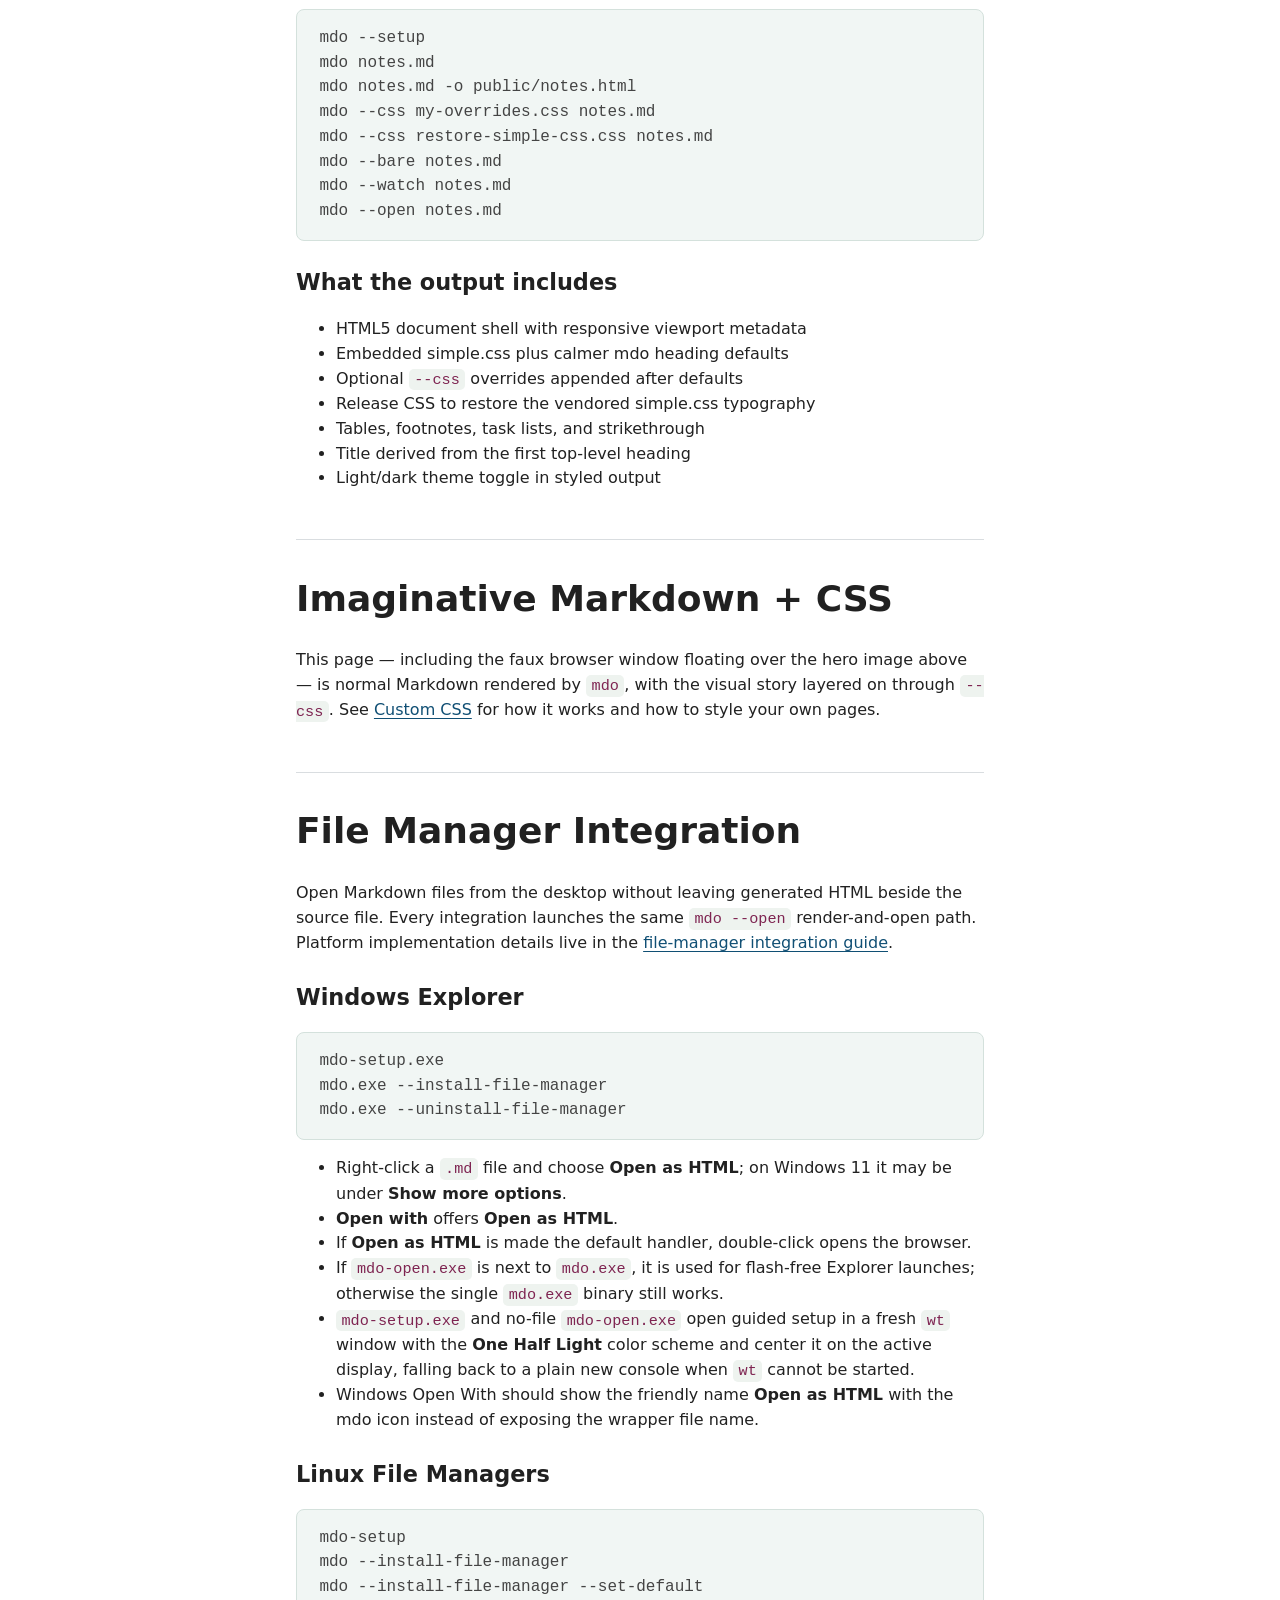
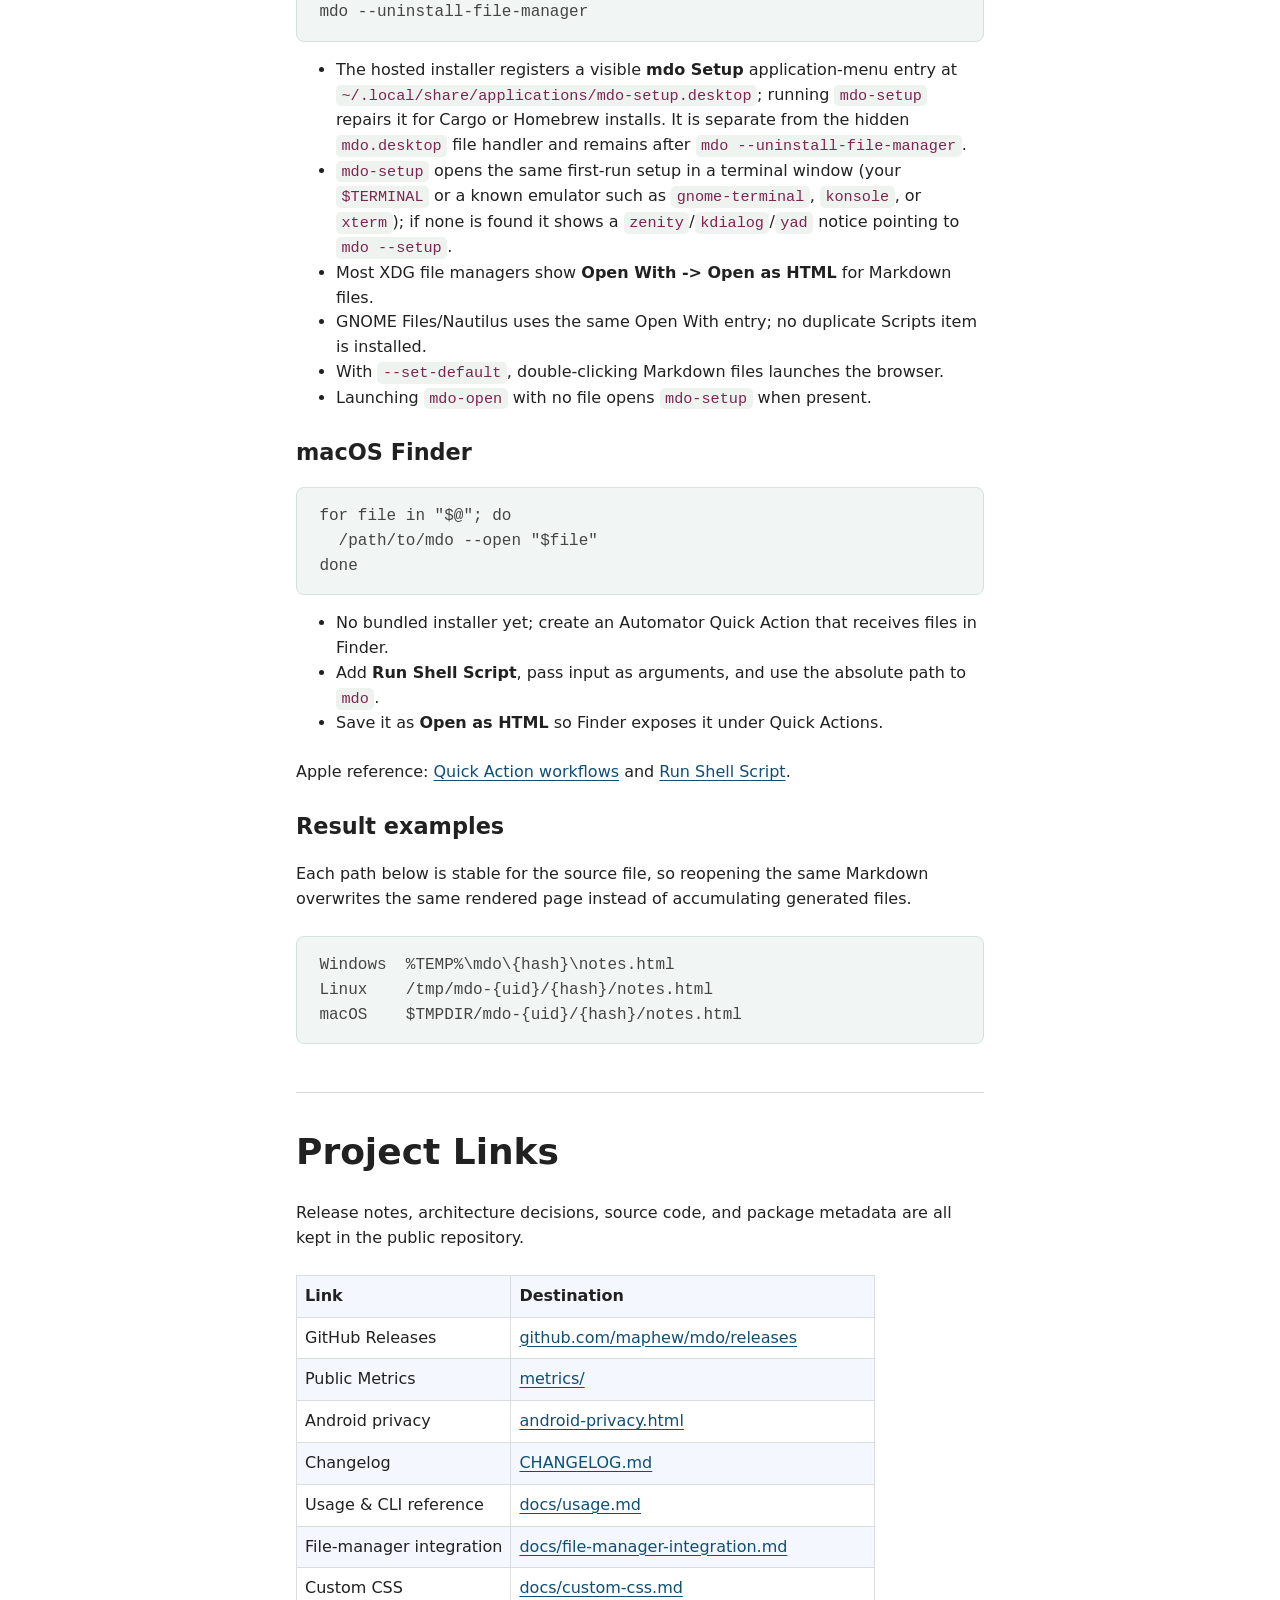
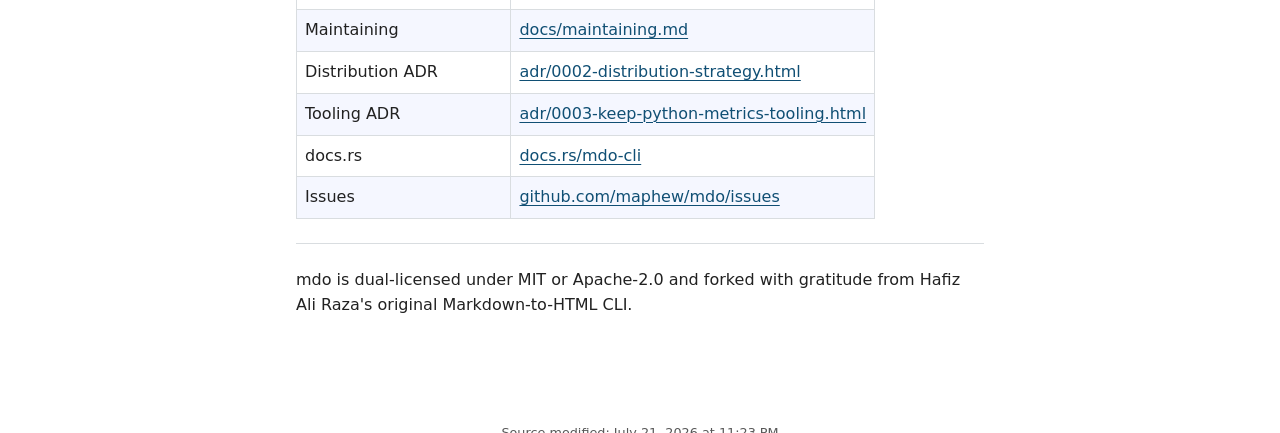
==== commit 302ab25f: "Document Android preview installation Explain current distribution availability, supported devices, " ====
--- a/docs/index.html
+++ b/docs/index.html
@@ -1566,6 +1566,17 @@
 <pre><code class="language-powershell">irm https://maphew.github.io/mdo/install.ps1 | iex
 </code></pre>
 <p>Installs to <code>%LOCALAPPDATA%\mdo\bin</code> by default and adds that directory to your user <code>PATH</code> when needed. After installation, double-click <code>mdo-setup.exe</code> for guided first-time configuration.</p>
+<h3>Android preview</h3>
+<p>The Android app is not yet available from Google Play, F-Droid, or GitHub Releases. For now, install the preview by building it from source on a development computer. It supports 64-bit ARM devices running Android 6.0 or newer.</p>
+<p>After installing JDK 17, Android SDK platform 36, NDK <code>28.2.13676358</code>, Rust, and <a href="https://github.com/bbqsrc/cargo-ndk" rel="noopener noreferrer"><code>cargo-ndk</code></a>, connect a device with USB debugging enabled and run:</p>
+<pre><code class="language-bash">git clone https://github.com/maphew/mdo.git
+cd mdo
+rustup target add aarch64-linux-android
+cargo install cargo-ndk --locked
+cd android
+./gradlew installDebug
+</code></pre>
+<p>On Windows, use <code>gradlew.bat installDebug</code>. To install without USB debugging, run <code>./gradlew assembleDebug</code>, copy <code>android/app/build/outputs/apk/debug/app-debug.apk</code> to the device, open it, and approve Android's prompt to allow installation from that source. See the <a href="https://github.com/maphew/mdo/blob/main/android/README.md" rel="noopener noreferrer">complete Android build and usage guide</a> for requirements, APK location, privacy details, and current limitations.</p>
 <h3>Cargo for Rust developers</h3>
 <pre><code class="language-bash">cargo install mdo-cli
 mdo --version
@@ -1659,6 +1670,7 @@
 <table><thead><tr><th>Link</th><th>Destination</th></tr></thead><tbody>
 <tr><td>GitHub Releases</td><td><a href="https://github.com/maphew/mdo/releases" rel="noopener noreferrer">github.com/maphew/mdo/releases</a></td></tr>
 <tr><td>Public Metrics</td><td><a href="metrics/" rel="noopener noreferrer">metrics/</a></td></tr>
+<tr><td>Android privacy</td><td><a href="android-privacy.html" rel="noopener noreferrer">android-privacy.html</a></td></tr>
 <tr><td>Changelog</td><td><a href="https://github.com/maphew/mdo/blob/main/CHANGELOG.md" rel="noopener noreferrer">CHANGELOG.md</a></td></tr>
 <tr><td>Usage &amp; CLI reference</td><td><a href="https://github.com/maphew/mdo/blob/main/docs/usage.md" rel="noopener noreferrer">docs/usage.md</a></td></tr>
 <tr><td>File-manager integration</td><td><a href="https://github.com/maphew/mdo/blob/main/docs/file-manager-integration.md" rel="noopener noreferrer">docs/file-manager-integration.md</a></td></tr>
@@ -1673,7 +1685,7 @@
 <p>mdo is dual-licensed under MIT or Apache-2.0 and forked with gratitude from Hafiz Ali Raza's original Markdown-to-HTML CLI.</p>
 
 </main>
-<footer class="mdo-source-meta">Source modified: <time datetime="2026-07-18T20:29:36Z">July 18, 2026, 8:29 PM UTC</time></footer>
+<footer class="mdo-source-meta">Source modified: <time datetime="2026-07-21T23:23:43Z">July 21, 2026, 11:23 PM UTC</time></footer>
 <script>
 (function(){var t=document.querySelector('.mdo-source-meta time');if(!t)return;var d=new Date(t.getAttribute('datetime'));if(isNaN(d))return;try{t.textContent=d.toLocaleString(undefined,{year:'numeric',month:'long',day:'numeric',hour:'numeric',minute:'2-digit'});}catch(e){}})();
 </script>
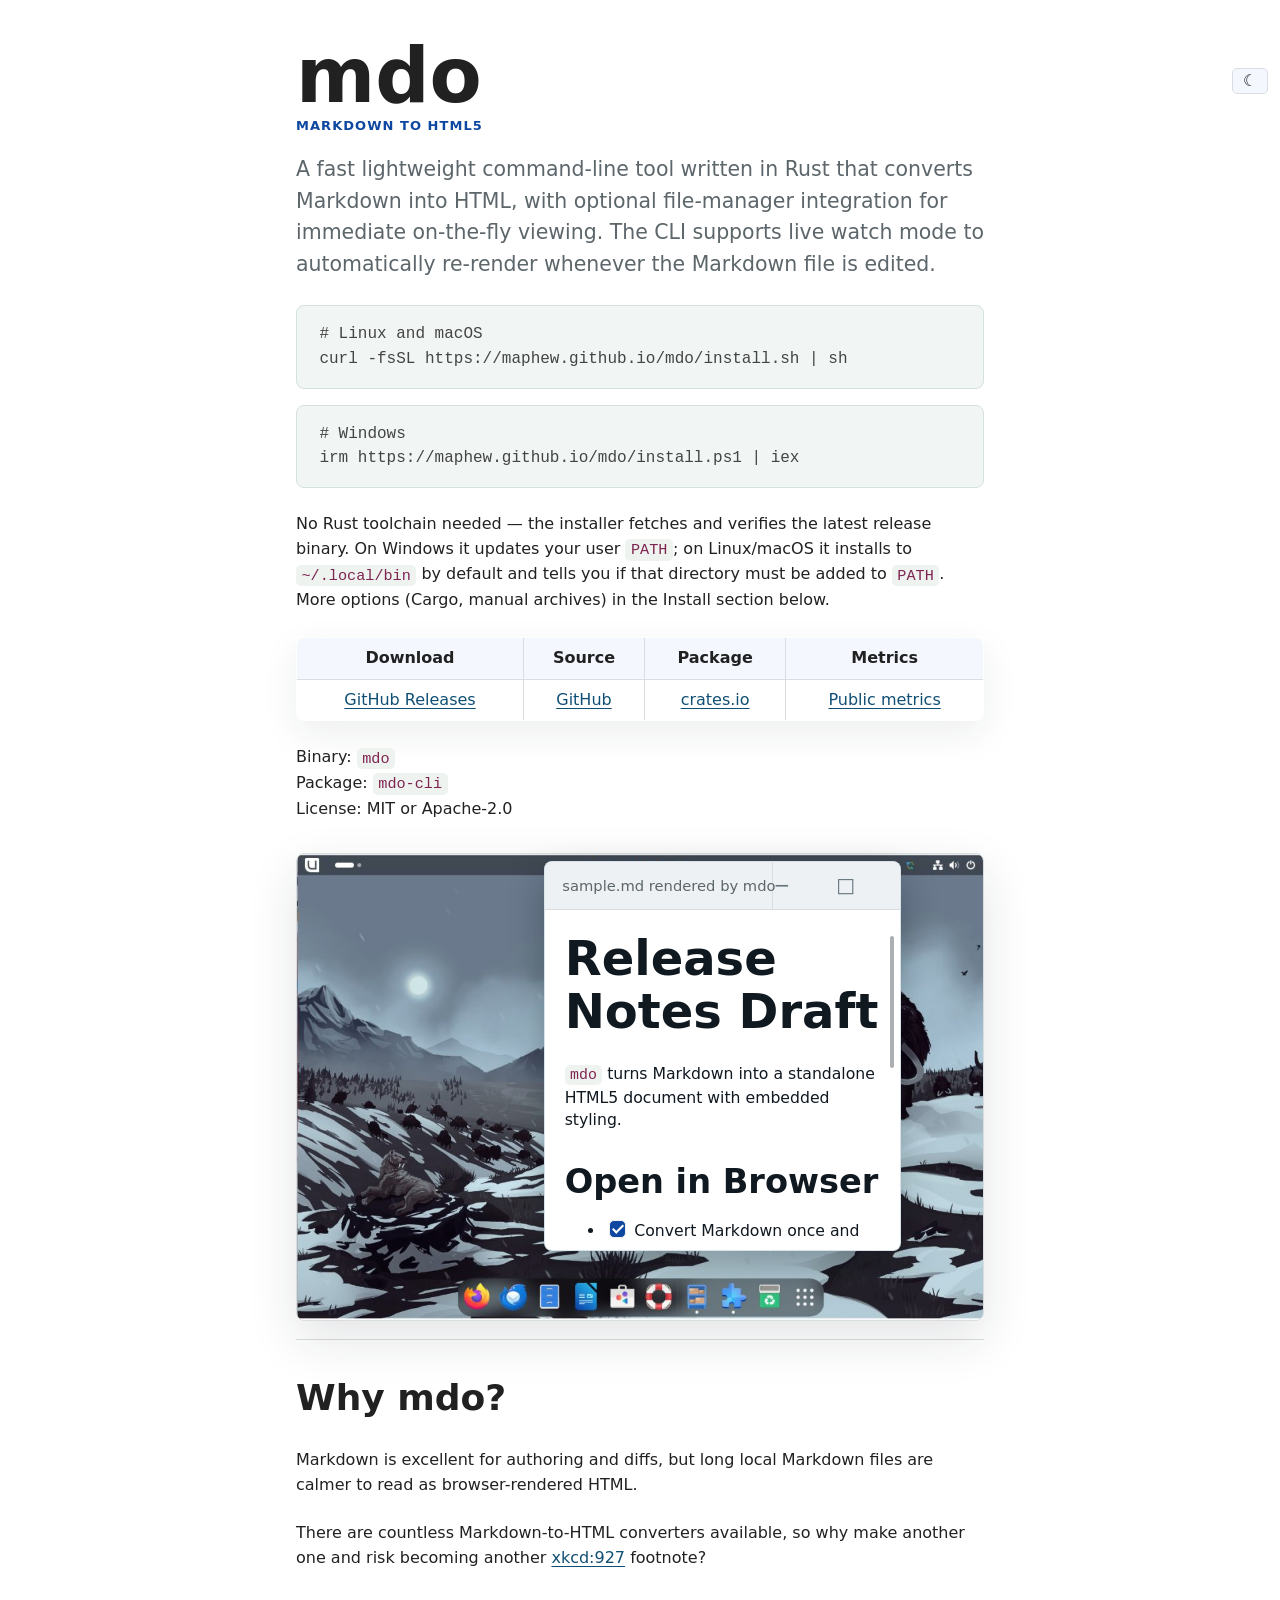
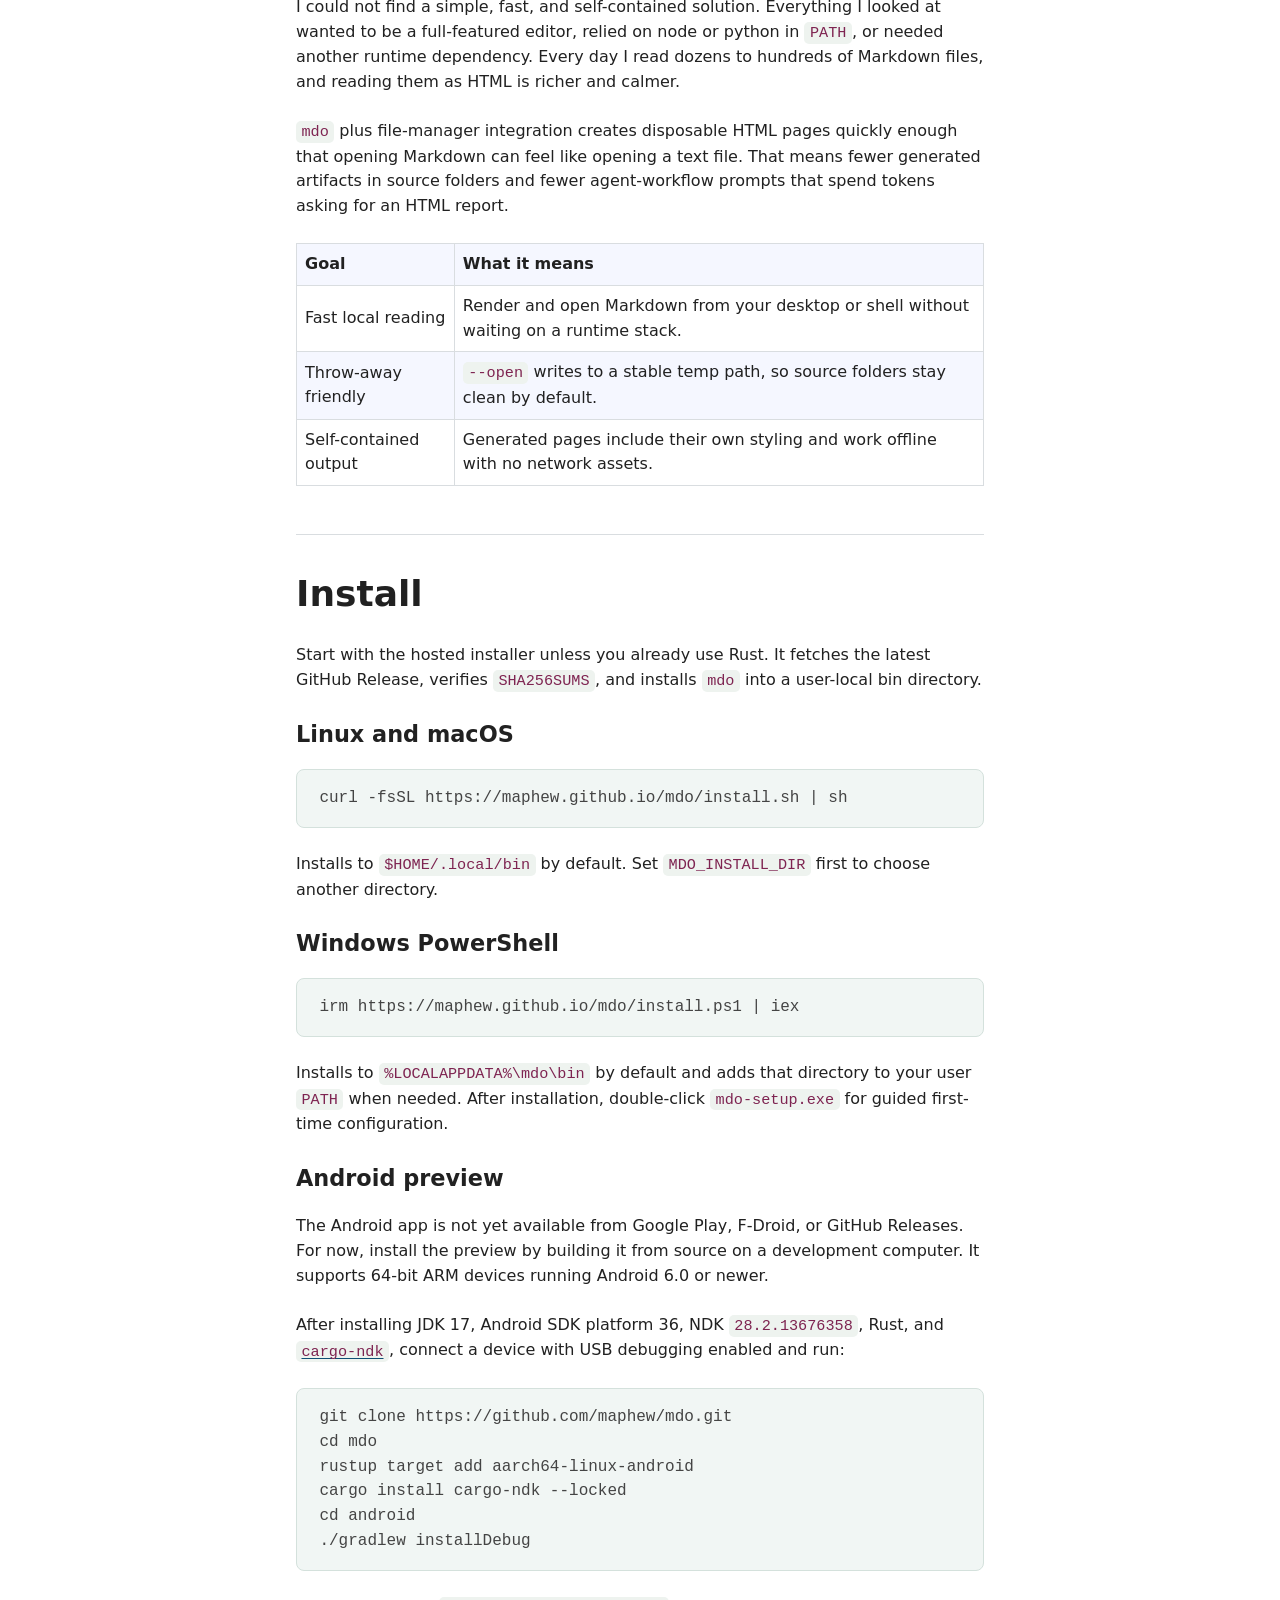
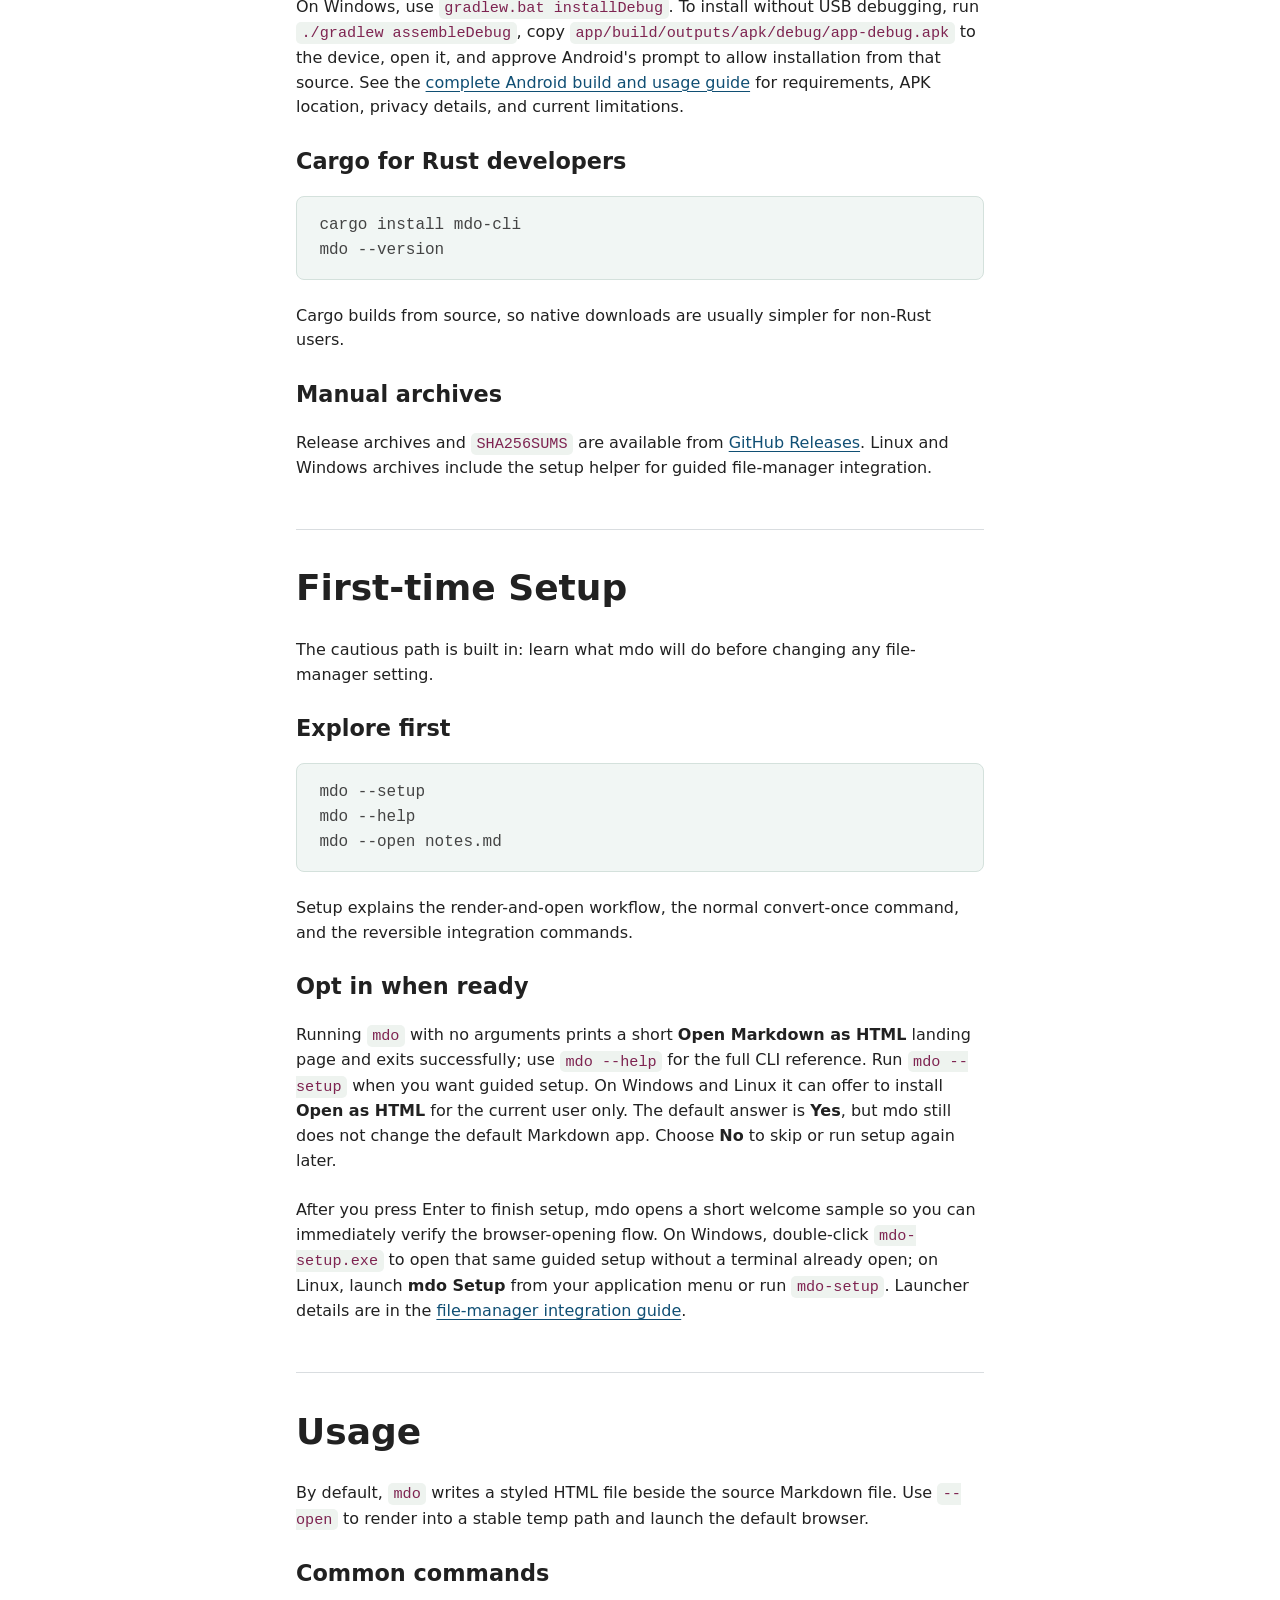
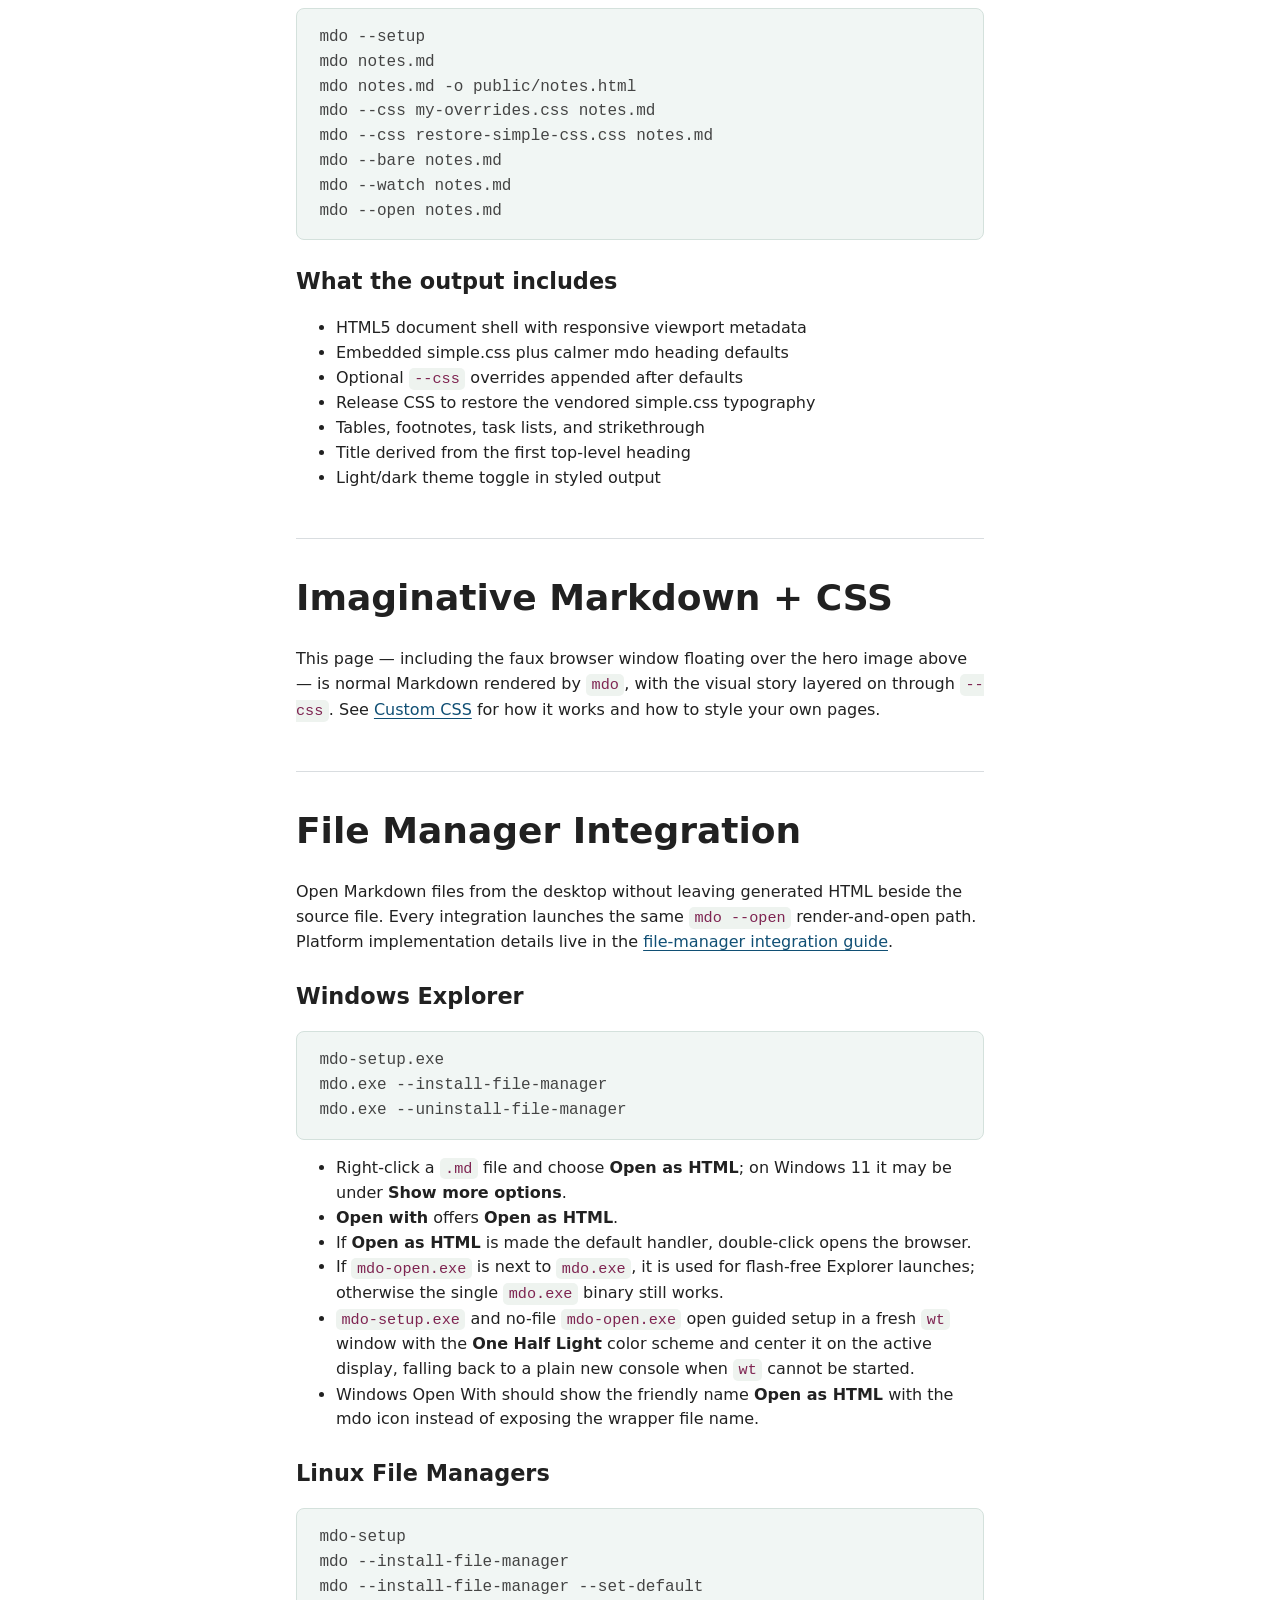
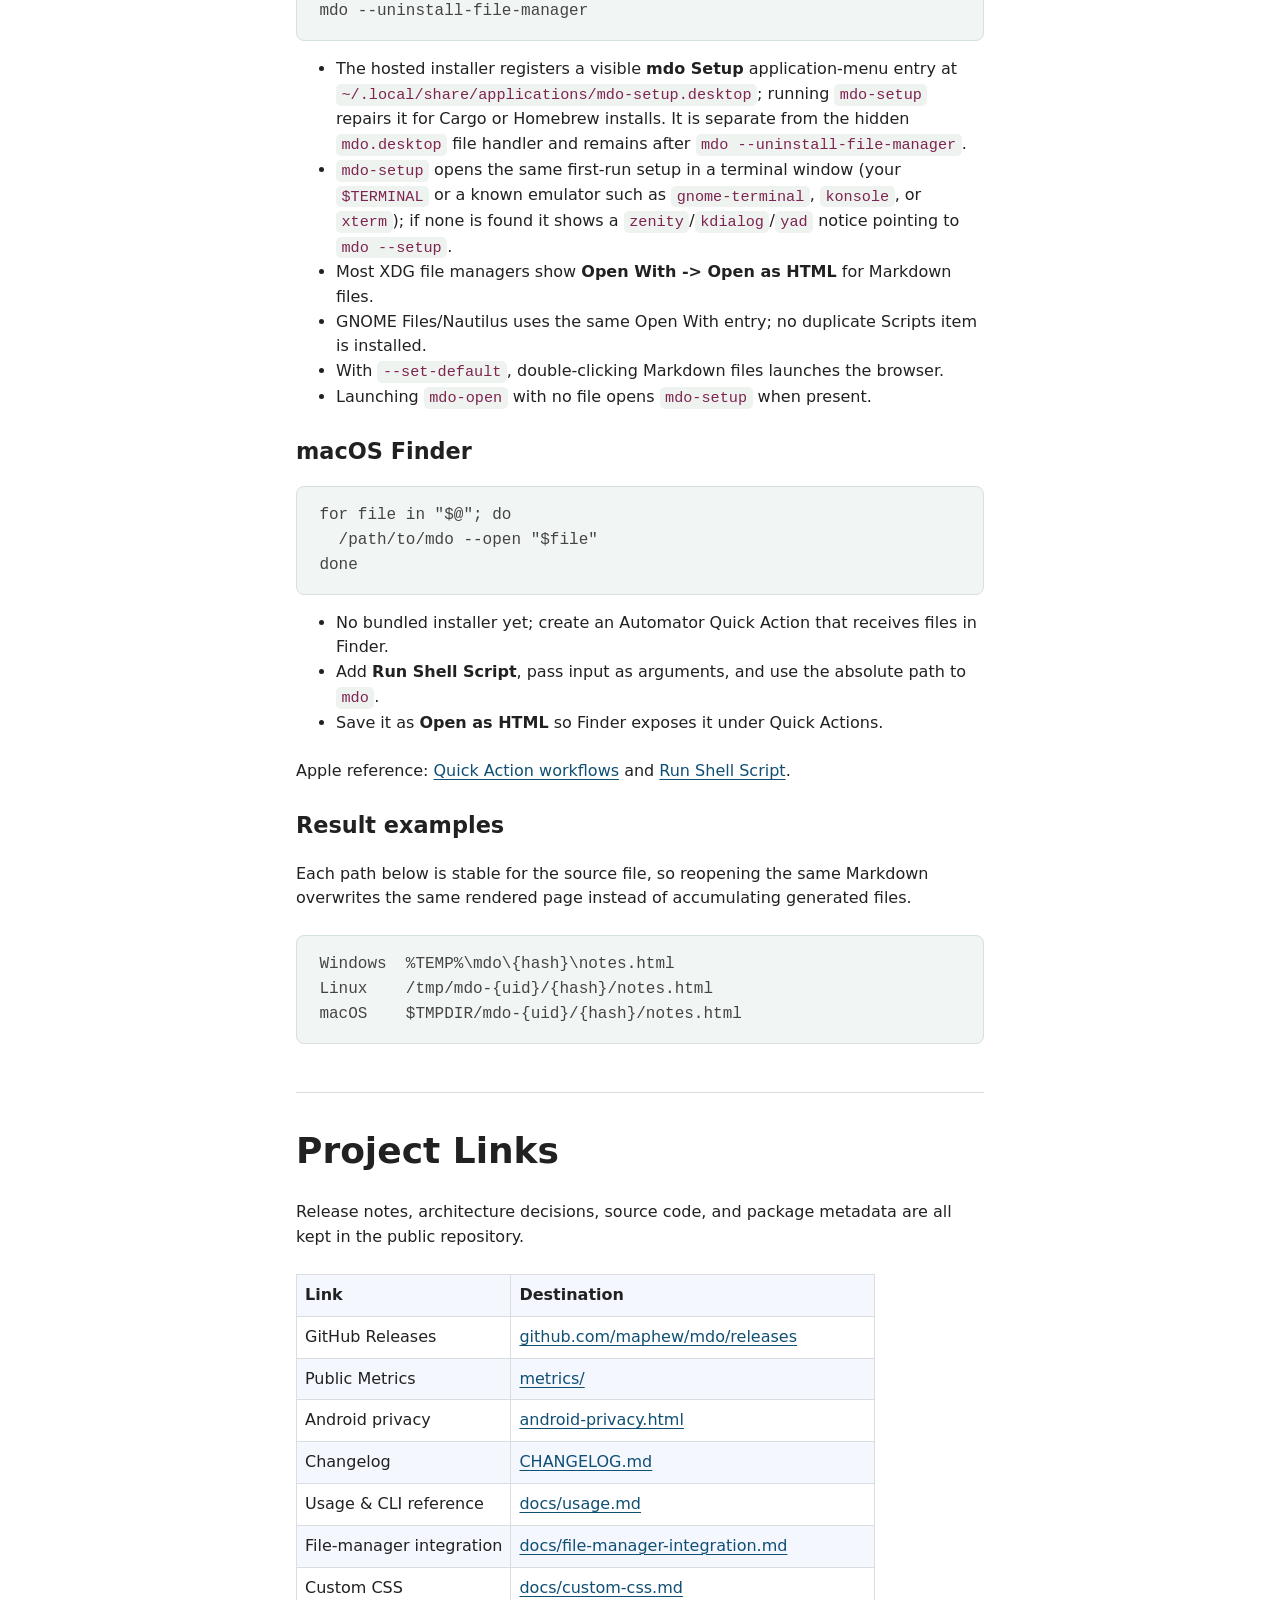
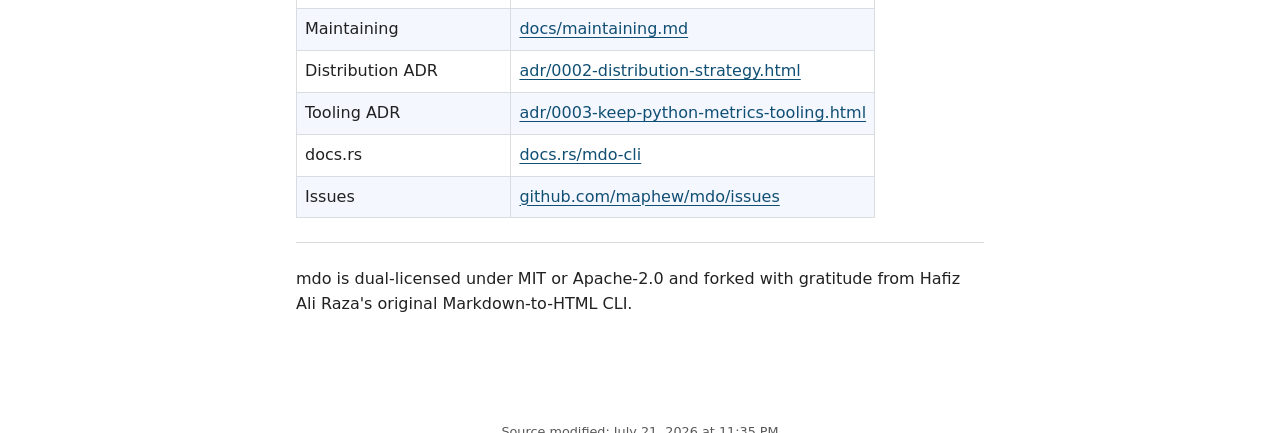
==== commit 6939cc1b: "Fix Android APK path documentation Agent-Signature: amp-gpt-5.4-medium on behalf of maphew Amp-Threa" ====
--- a/docs/index.html
+++ b/docs/index.html
@@ -1576,7 +1576,7 @@
 cd android
 ./gradlew installDebug
 </code></pre>
-<p>On Windows, use <code>gradlew.bat installDebug</code>. To install without USB debugging, run <code>./gradlew assembleDebug</code>, copy <code>android/app/build/outputs/apk/debug/app-debug.apk</code> to the device, open it, and approve Android's prompt to allow installation from that source. See the <a href="https://github.com/maphew/mdo/blob/main/android/README.md" rel="noopener noreferrer">complete Android build and usage guide</a> for requirements, APK location, privacy details, and current limitations.</p>
+<p>On Windows, use <code>gradlew.bat installDebug</code>. To install without USB debugging, run <code>./gradlew assembleDebug</code>, copy <code>app/build/outputs/apk/debug/app-debug.apk</code> to the device, open it, and approve Android's prompt to allow installation from that source. See the <a href="https://github.com/maphew/mdo/blob/main/android/README.md" rel="noopener noreferrer">complete Android build and usage guide</a> for requirements, APK location, privacy details, and current limitations.</p>
 <h3>Cargo for Rust developers</h3>
 <pre><code class="language-bash">cargo install mdo-cli
 mdo --version
@@ -1685,7 +1685,7 @@
 <p>mdo is dual-licensed under MIT or Apache-2.0 and forked with gratitude from Hafiz Ali Raza's original Markdown-to-HTML CLI.</p>
 
 </main>
-<footer class="mdo-source-meta">Source modified: <time datetime="2026-07-21T23:23:43Z">July 21, 2026, 11:23 PM UTC</time></footer>
+<footer class="mdo-source-meta">Source modified: <time datetime="2026-07-21T23:35:21Z">July 21, 2026, 11:35 PM UTC</time></footer>
 <script>
 (function(){var t=document.querySelector('.mdo-source-meta time');if(!t)return;var d=new Date(t.getAttribute('datetime'));if(isNaN(d))return;try{t.textContent=d.toLocaleString(undefined,{year:'numeric',month:'long',day:'numeric',hour:'numeric',minute:'2-digit'});}catch(e){}})();
 </script>
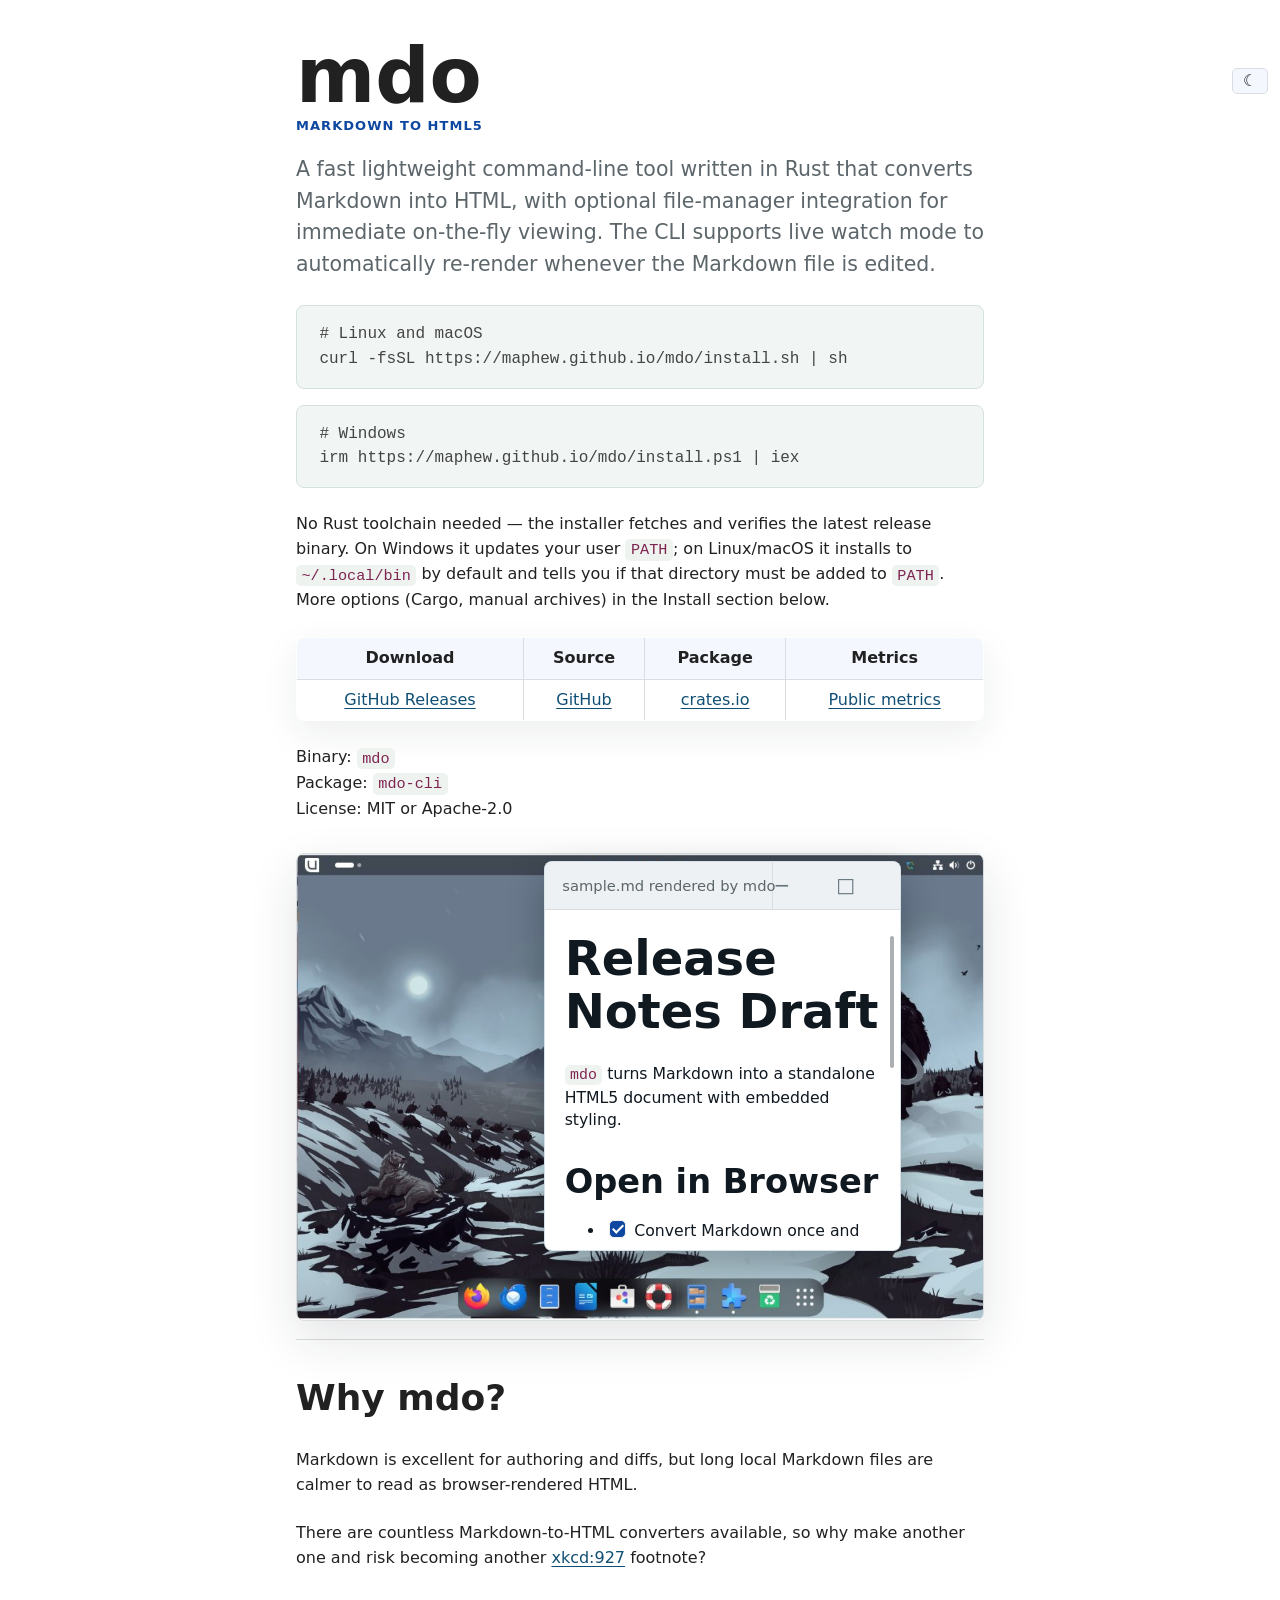
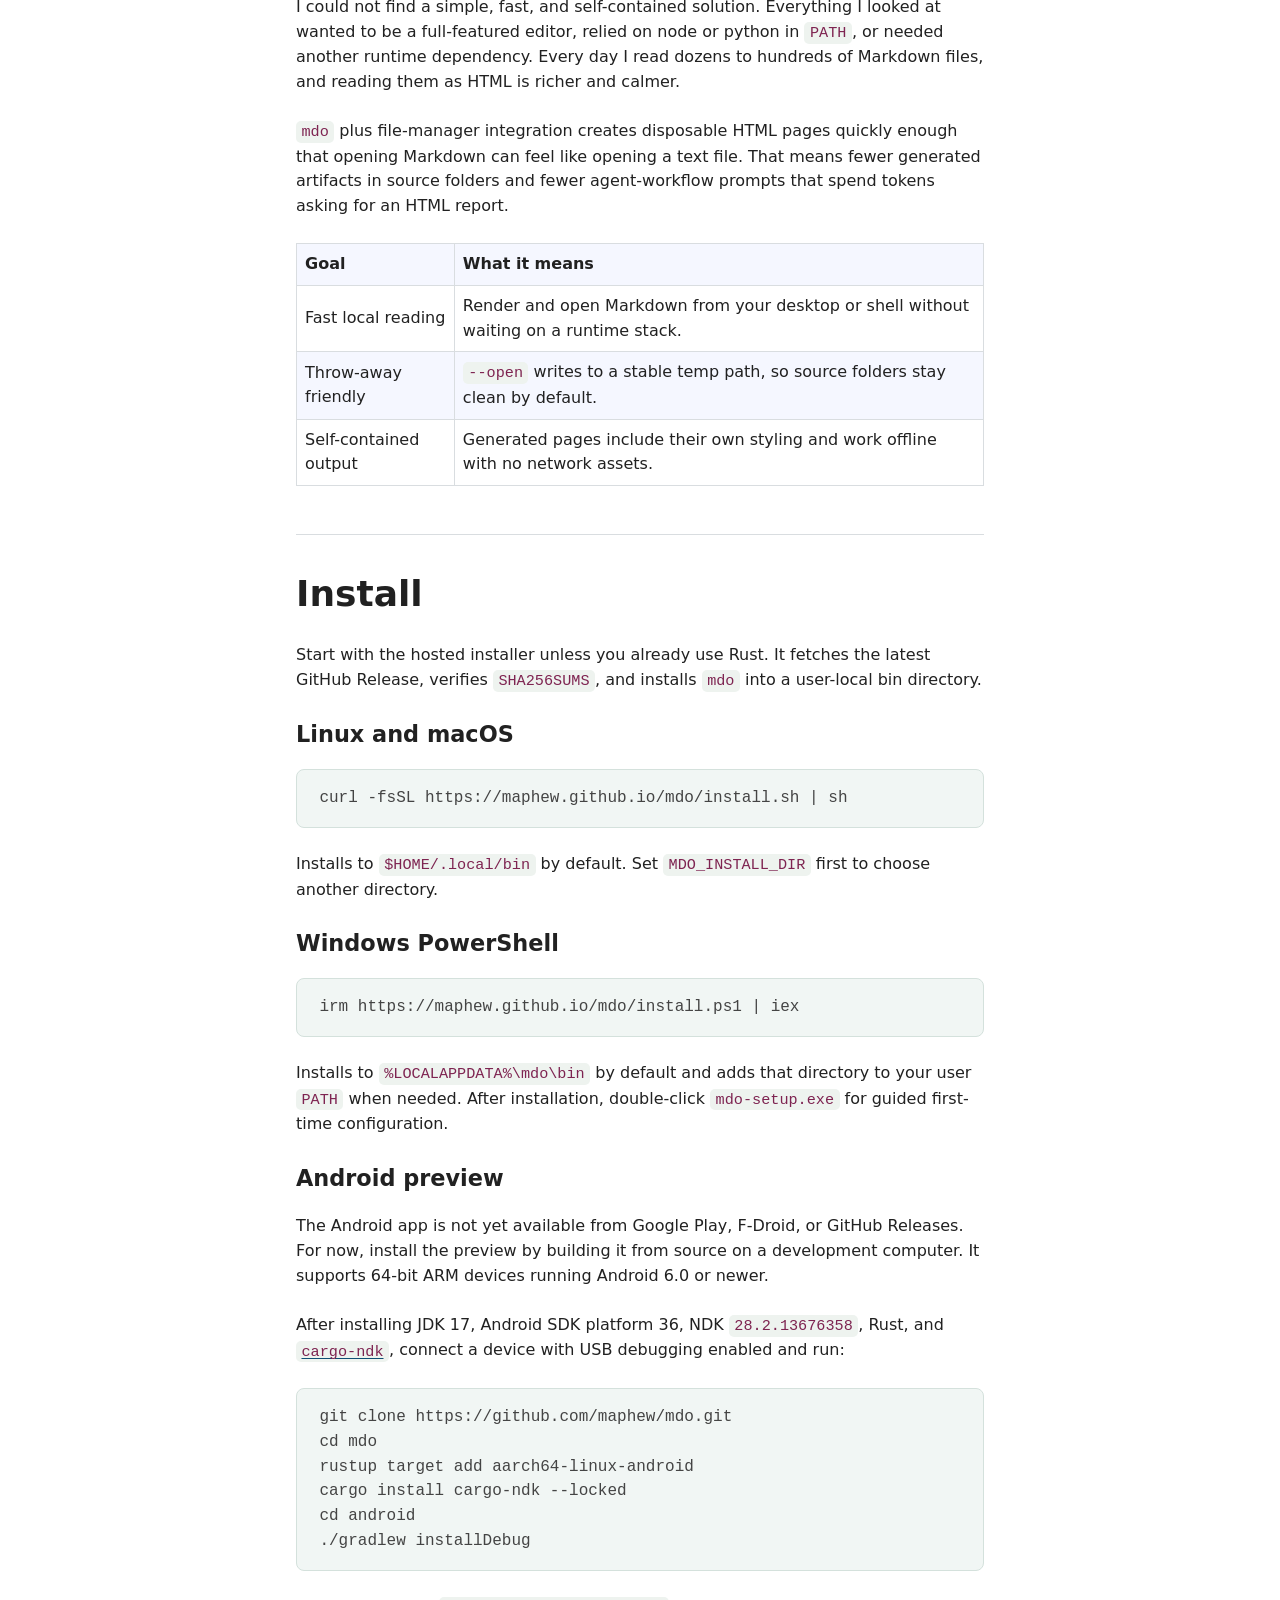
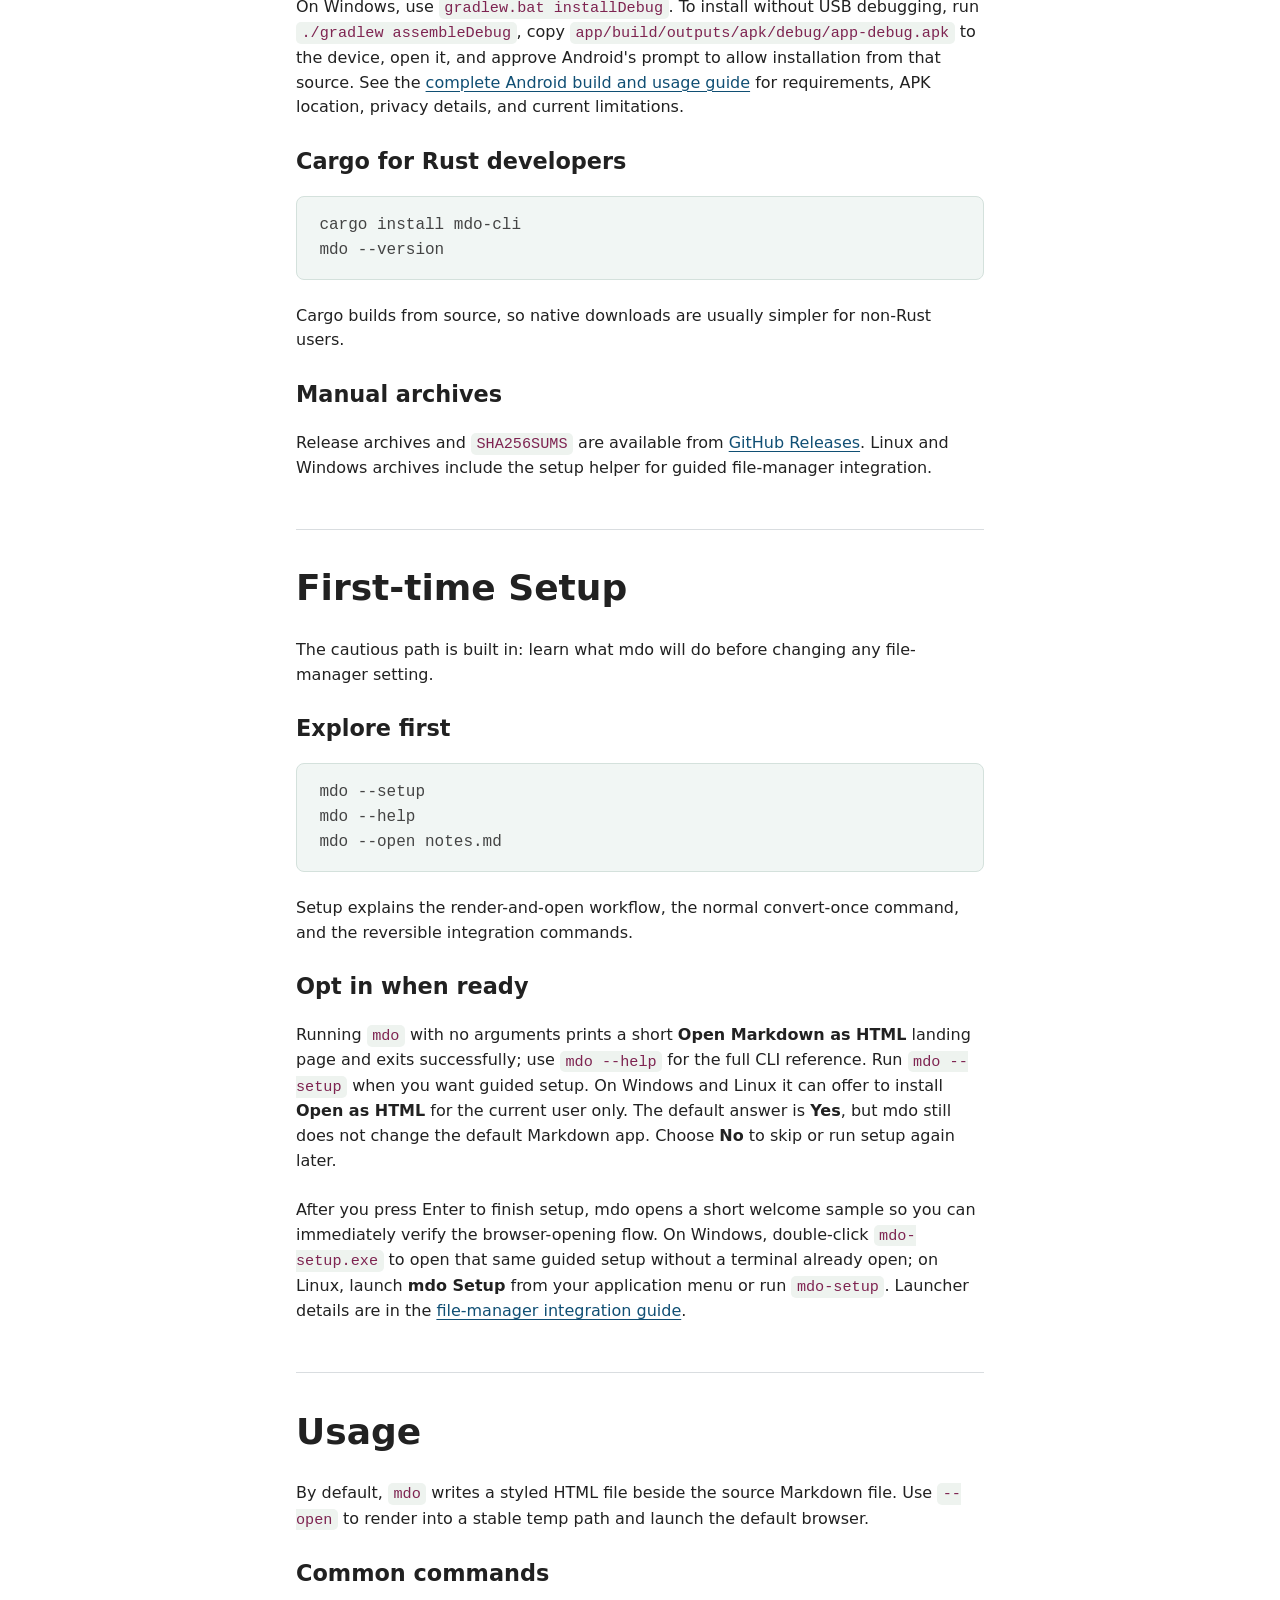
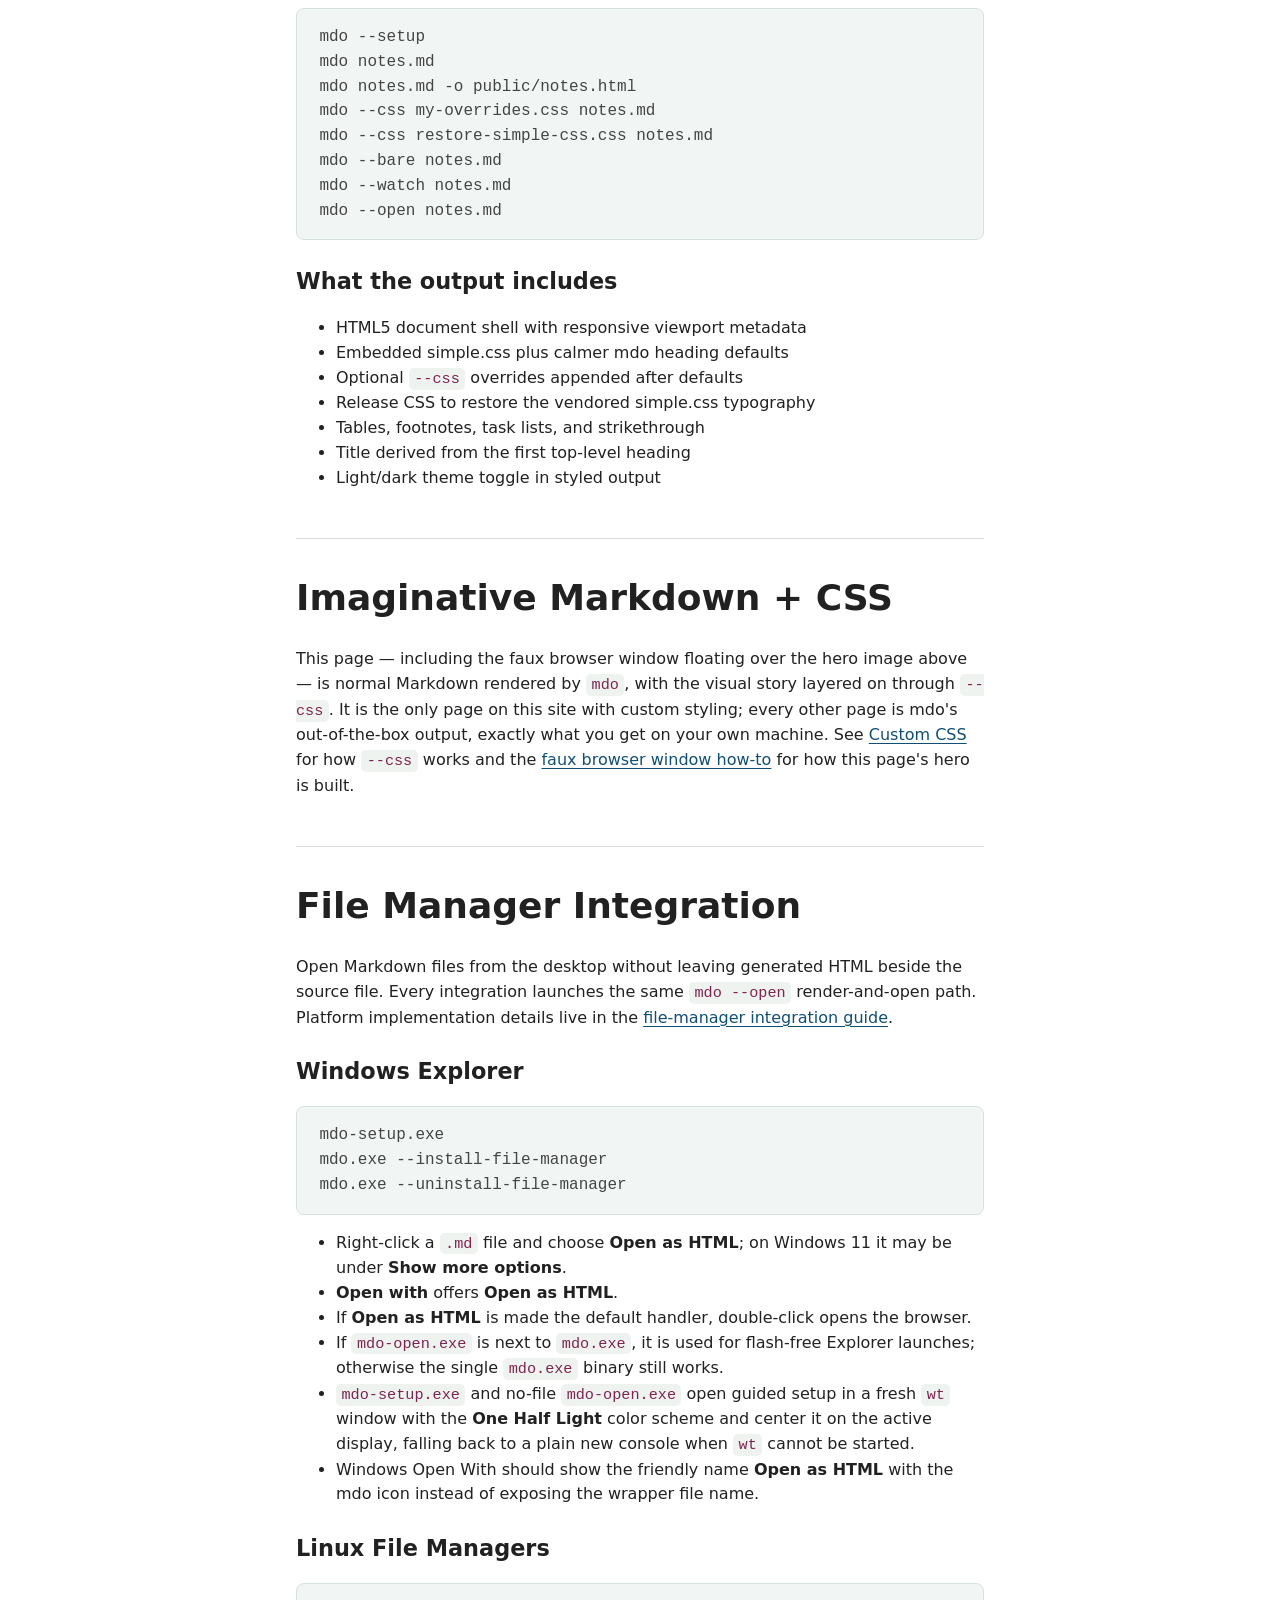
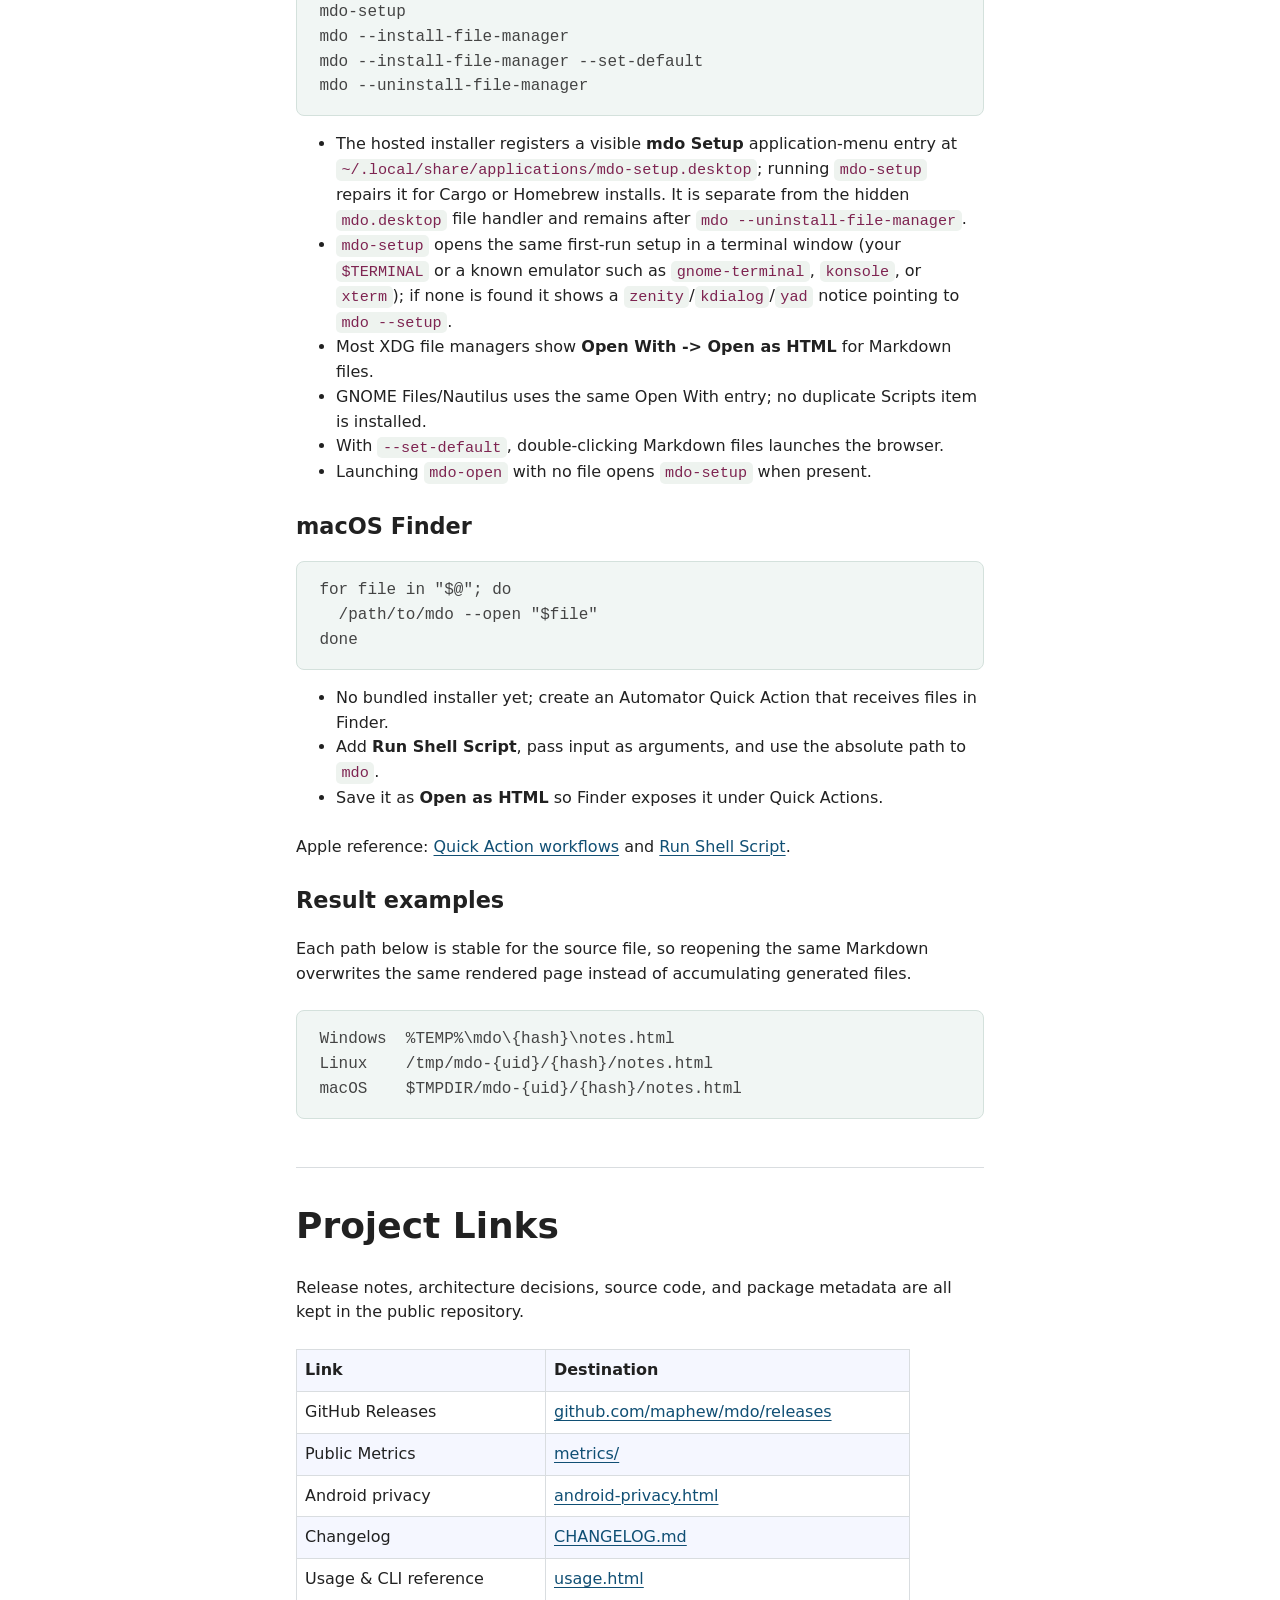
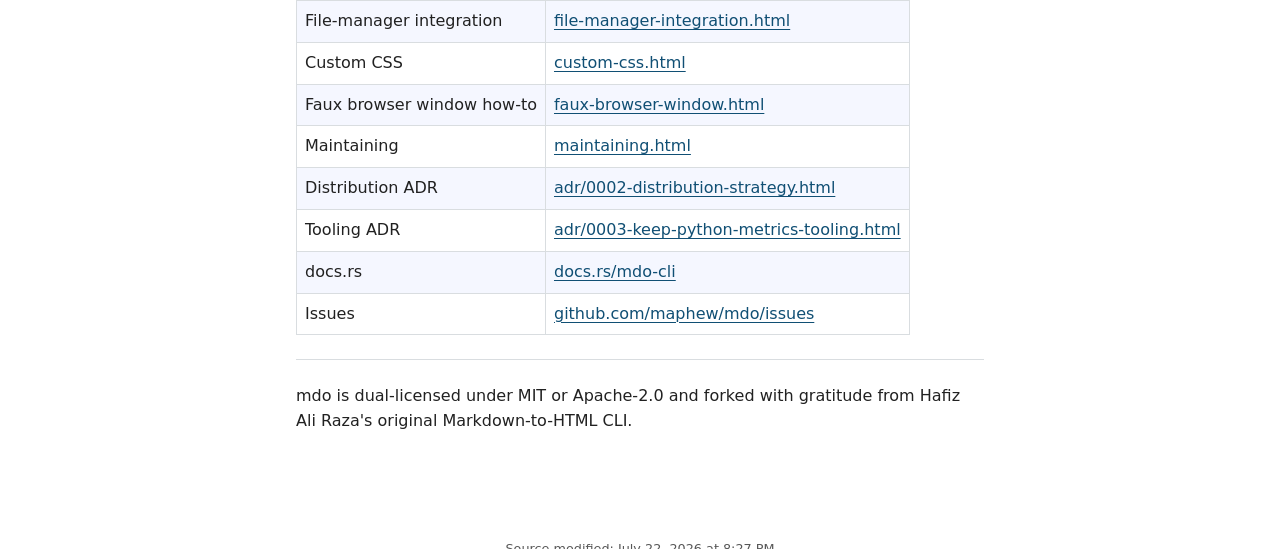
==== commit 65b7dbb2: "docs: render site pages with stock mdo output; index.md keeps site.css Render every docs/**/*.md wit" ====
--- a/docs/index.html
+++ b/docs/index.html
@@ -1594,7 +1594,7 @@
 <p>Setup explains the render-and-open workflow, the normal convert-once command, and the reversible integration commands.</p>
 <h3>Opt in when ready</h3>
 <p>Running <code>mdo</code> with no arguments prints a short <strong>Open Markdown as HTML</strong> landing page and exits successfully; use <code>mdo --help</code> for the full CLI reference. Run <code>mdo --setup</code> when you want guided setup. On Windows and Linux it can offer to install <strong>Open as HTML</strong> for the current user only. The default answer is <strong>Yes</strong>, but mdo still does not change the default Markdown app. Choose <strong>No</strong> to skip or run setup again later.</p>
-<p>After you press Enter to finish setup, mdo opens a short welcome sample so you can immediately verify the browser-opening flow. On Windows, double-click <code>mdo-setup.exe</code> to open that same guided setup without a terminal already open; on Linux, launch <strong>mdo Setup</strong> from your application menu or run <code>mdo-setup</code>. Launcher details are in the <a href="https://github.com/maphew/mdo/blob/main/docs/file-manager-integration.md" rel="noopener noreferrer">file-manager integration guide</a>.</p>
+<p>After you press Enter to finish setup, mdo opens a short welcome sample so you can immediately verify the browser-opening flow. On Windows, double-click <code>mdo-setup.exe</code> to open that same guided setup without a terminal already open; on Linux, launch <strong>mdo Setup</strong> from your application menu or run <code>mdo-setup</code>. Launcher details are in the <a href="file-manager-integration.html" rel="noopener noreferrer">file-manager integration guide</a>.</p>
 <h2>Usage</h2>
 <p>By default, <code>mdo</code> writes a styled HTML file beside the source Markdown file. Use <code>--open</code> to render into a stable temp path and launch the default browser.</p>
 <h3>Common commands</h3>
@@ -1618,9 +1618,9 @@
 <li>Light/dark theme toggle in styled output</li>
 </ul>
 <h2>Imaginative Markdown + CSS</h2>
-<p>This page — including the faux browser window floating over the hero image above — is normal Markdown rendered by <code>mdo</code>, with the visual story layered on through <code>--css</code>. See <a href="https://github.com/maphew/mdo/blob/main/docs/custom-css.md" rel="noopener noreferrer">Custom CSS</a> for how it works and how to style your own pages.</p>
+<p>This page — including the faux browser window floating over the hero image above — is normal Markdown rendered by <code>mdo</code>, with the visual story layered on through <code>--css</code>. It is the only page on this site with custom styling; every other page is mdo's out-of-the-box output, exactly what you get on your own machine. See <a href="custom-css.html" rel="noopener noreferrer">Custom CSS</a> for how <code>--css</code> works and the <a href="faux-browser-window.html" rel="noopener noreferrer">faux browser window how-to</a> for how this page's hero is built.</p>
 <h2>File Manager Integration</h2>
-<p>Open Markdown files from the desktop without leaving generated HTML beside the source file. Every integration launches the same <code>mdo --open</code> render-and-open path. Platform implementation details live in the <a href="https://github.com/maphew/mdo/blob/main/docs/file-manager-integration.md" rel="noopener noreferrer">file-manager integration guide</a>.</p>
+<p>Open Markdown files from the desktop without leaving generated HTML beside the source file. Every integration launches the same <code>mdo --open</code> render-and-open path. Platform implementation details live in the <a href="file-manager-integration.html" rel="noopener noreferrer">file-manager integration guide</a>.</p>
 <h3>Windows Explorer</h3>
 <pre><code class="language-powershell">mdo-setup.exe
 mdo.exe --install-file-manager
@@ -1672,10 +1672,11 @@
 <tr><td>Public Metrics</td><td><a href="metrics/" rel="noopener noreferrer">metrics/</a></td></tr>
 <tr><td>Android privacy</td><td><a href="android-privacy.html" rel="noopener noreferrer">android-privacy.html</a></td></tr>
 <tr><td>Changelog</td><td><a href="https://github.com/maphew/mdo/blob/main/CHANGELOG.md" rel="noopener noreferrer">CHANGELOG.md</a></td></tr>
-<tr><td>Usage &amp; CLI reference</td><td><a href="https://github.com/maphew/mdo/blob/main/docs/usage.md" rel="noopener noreferrer">docs/usage.md</a></td></tr>
-<tr><td>File-manager integration</td><td><a href="https://github.com/maphew/mdo/blob/main/docs/file-manager-integration.md" rel="noopener noreferrer">docs/file-manager-integration.md</a></td></tr>
-<tr><td>Custom CSS</td><td><a href="https://github.com/maphew/mdo/blob/main/docs/custom-css.md" rel="noopener noreferrer">docs/custom-css.md</a></td></tr>
-<tr><td>Maintaining</td><td><a href="https://github.com/maphew/mdo/blob/main/docs/maintaining.md" rel="noopener noreferrer">docs/maintaining.md</a></td></tr>
+<tr><td>Usage &amp; CLI reference</td><td><a href="usage.html" rel="noopener noreferrer">usage.html</a></td></tr>
+<tr><td>File-manager integration</td><td><a href="file-manager-integration.html" rel="noopener noreferrer">file-manager-integration.html</a></td></tr>
+<tr><td>Custom CSS</td><td><a href="custom-css.html" rel="noopener noreferrer">custom-css.html</a></td></tr>
+<tr><td>Faux browser window how-to</td><td><a href="faux-browser-window.html" rel="noopener noreferrer">faux-browser-window.html</a></td></tr>
+<tr><td>Maintaining</td><td><a href="maintaining.html" rel="noopener noreferrer">maintaining.html</a></td></tr>
 <tr><td>Distribution ADR</td><td><a href="adr/0002-distribution-strategy.html" rel="noopener noreferrer">adr/0002-distribution-strategy.html</a></td></tr>
 <tr><td>Tooling ADR</td><td><a href="adr/0003-keep-python-metrics-tooling.html" rel="noopener noreferrer">adr/0003-keep-python-metrics-tooling.html</a></td></tr>
 <tr><td>docs.rs</td><td><a href="https://docs.rs/mdo-cli" rel="noopener noreferrer">docs.rs/mdo-cli</a></td></tr>
@@ -1685,7 +1686,7 @@
 <p>mdo is dual-licensed under MIT or Apache-2.0 and forked with gratitude from Hafiz Ali Raza's original Markdown-to-HTML CLI.</p>
 
 </main>
-<footer class="mdo-source-meta">Source modified: <time datetime="2026-07-21T23:35:21Z">July 21, 2026, 11:35 PM UTC</time></footer>
+<footer class="mdo-source-meta">Source modified: <time datetime="2026-07-22T20:27:47Z">July 22, 2026, 8:27 PM UTC</time></footer>
 <script>
 (function(){var t=document.querySelector('.mdo-source-meta time');if(!t)return;var d=new Date(t.getAttribute('datetime'));if(isNaN(d))return;try{t.textContent=d.toLocaleString(undefined,{year:'numeric',month:'long',day:'numeric',hour:'numeric',minute:'2-digit'});}catch(e){}})();
 </script>
